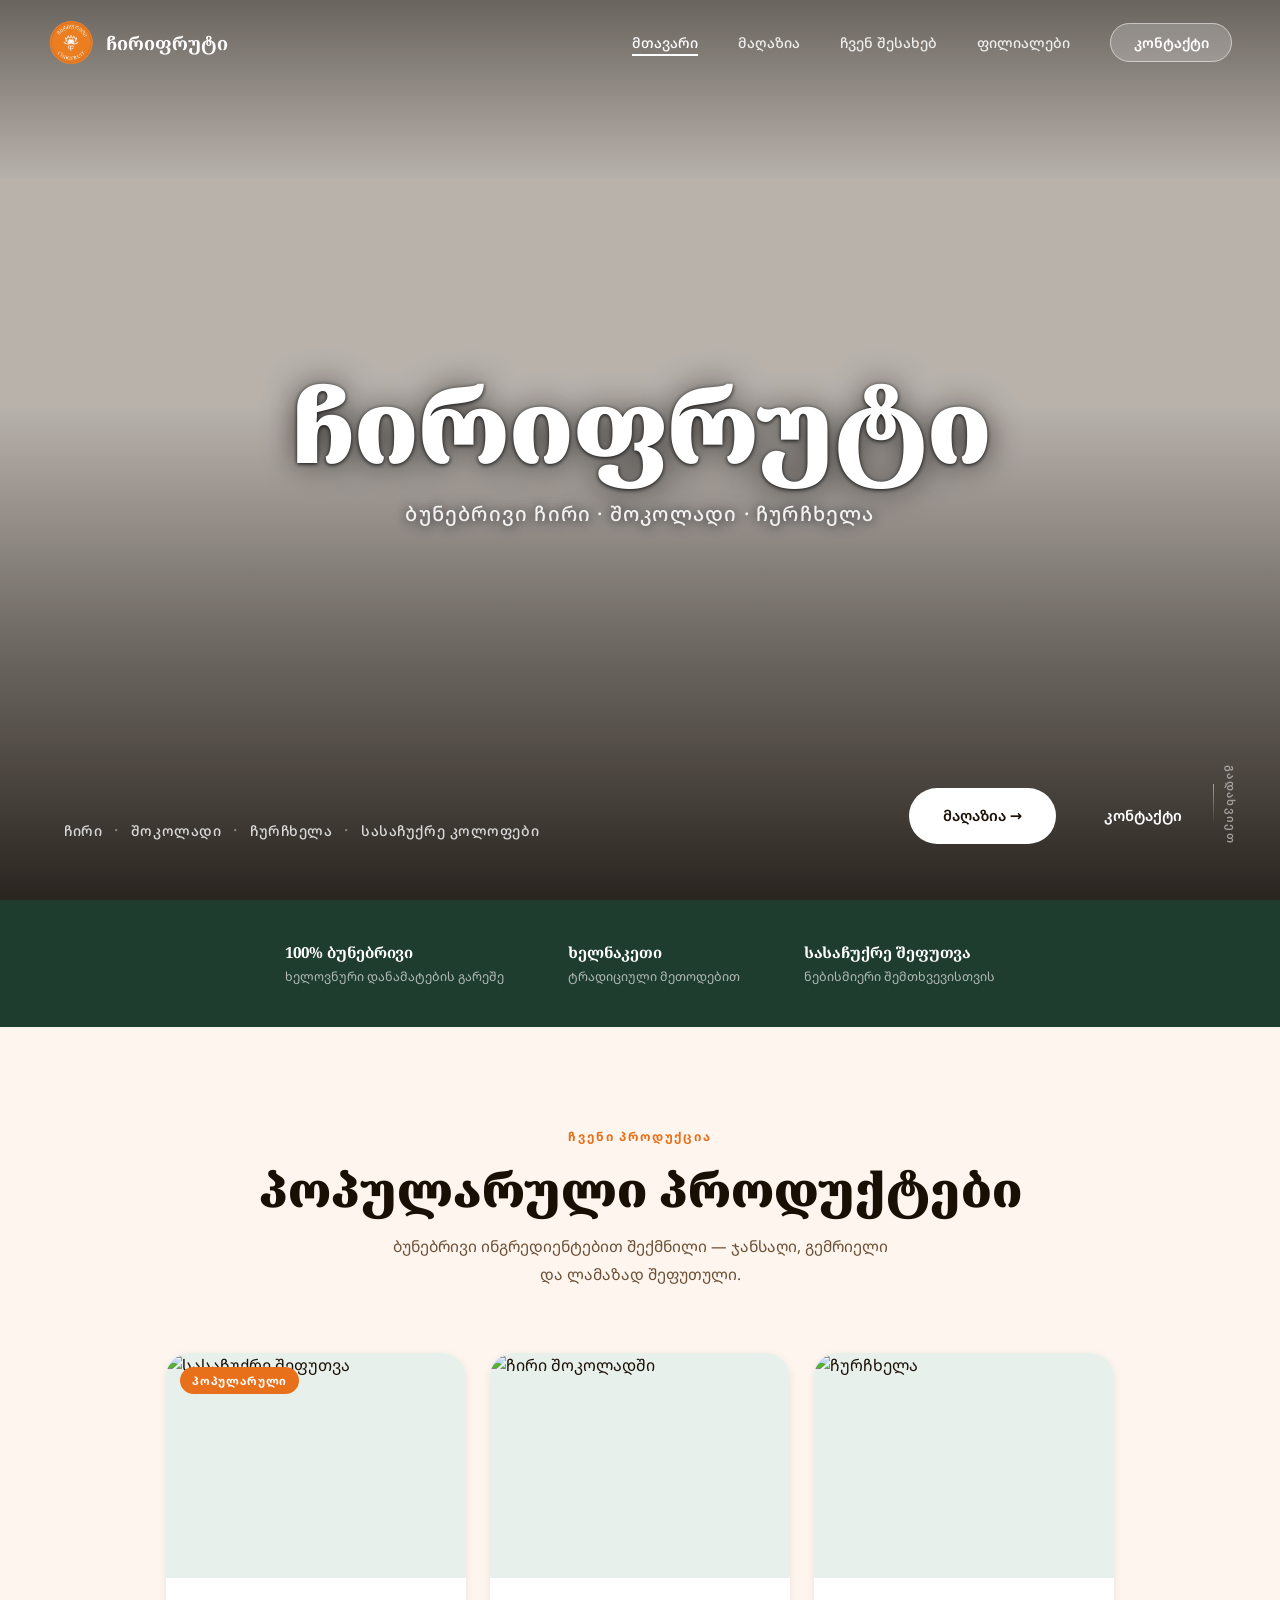
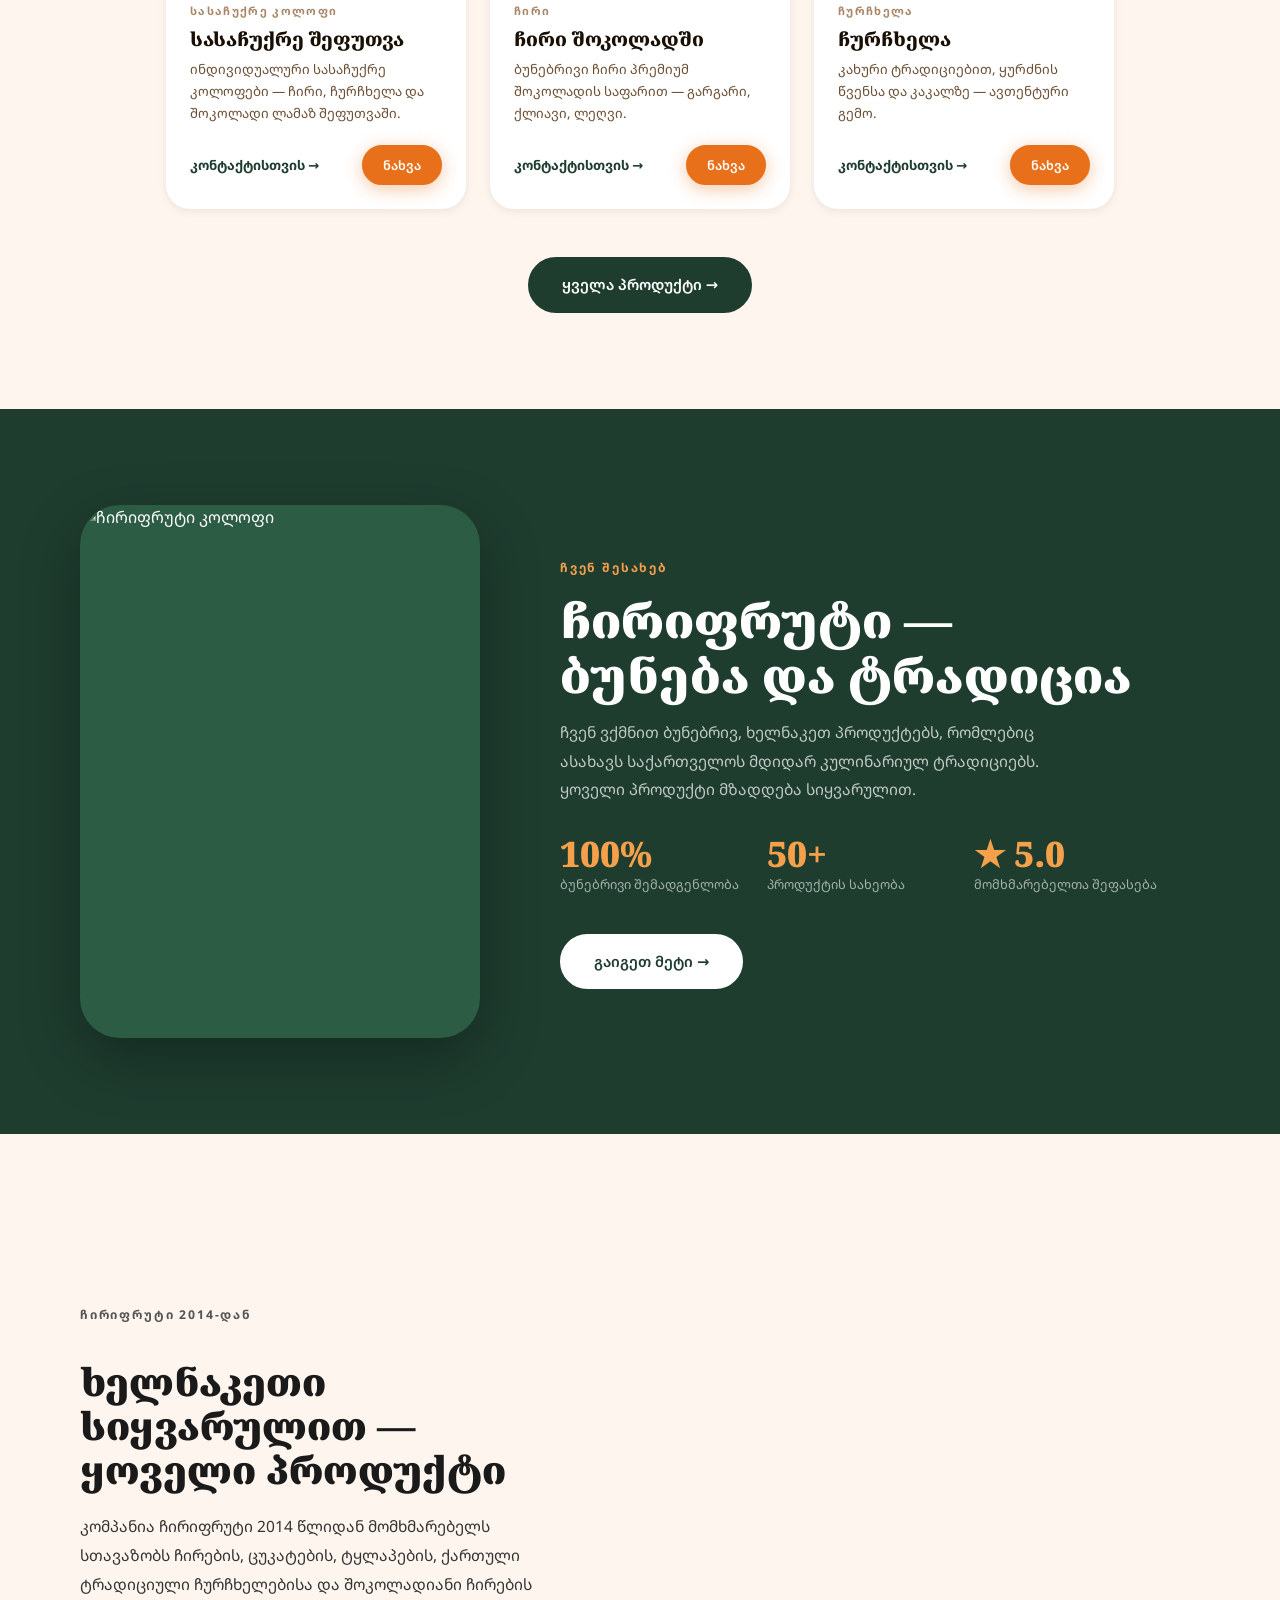
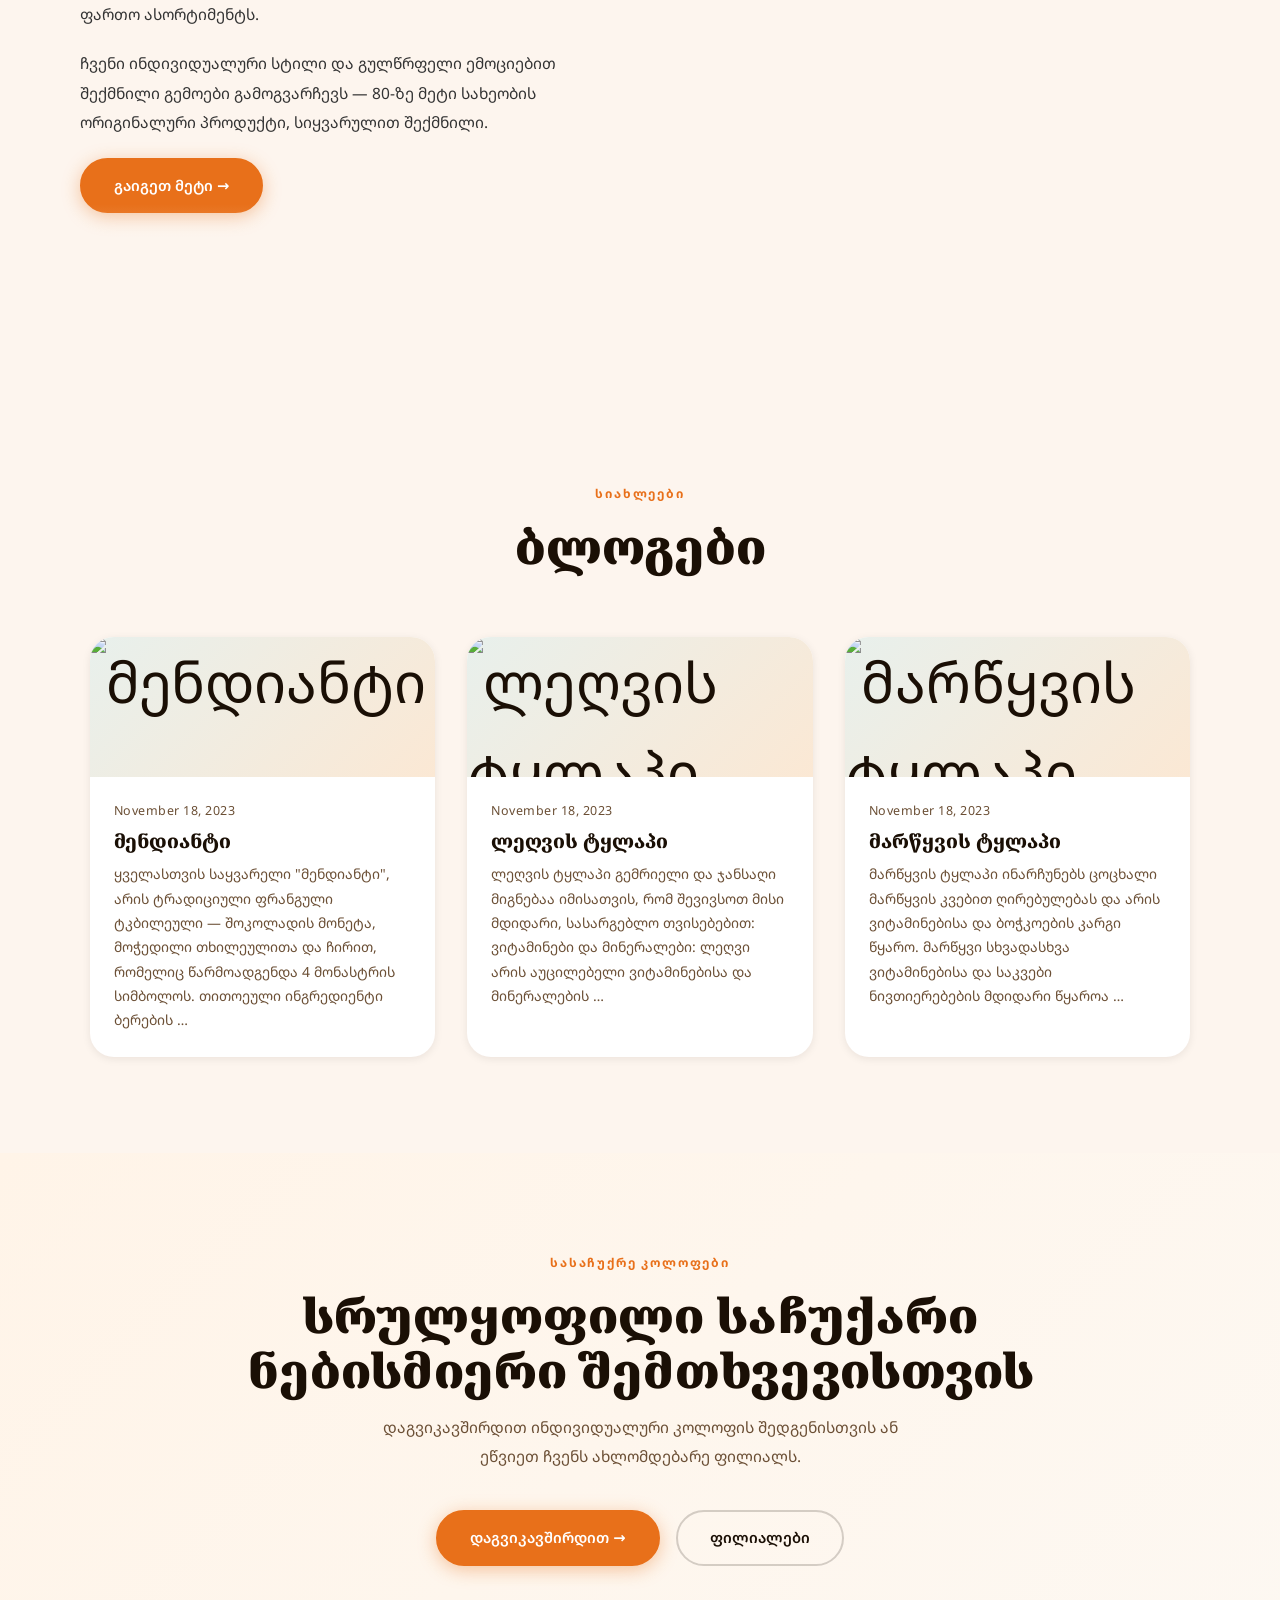
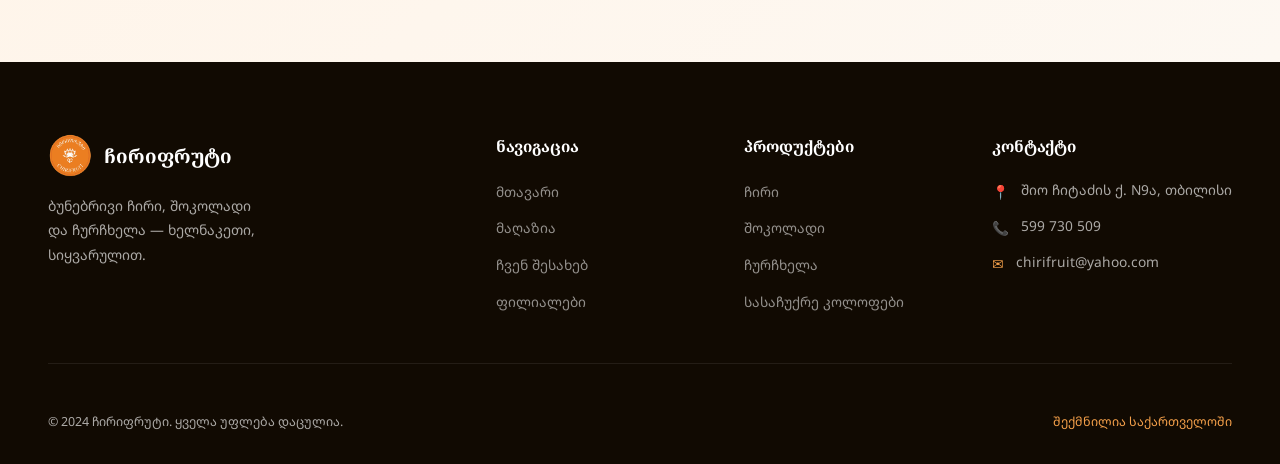
==== index.html @ 2789939b "Initial commit: Chirifruit website" ====
<!DOCTYPE html>
<html lang="ka">
<head>
  <meta charset="UTF-8">
  <meta name="viewport" content="width=device-width, initial-scale=1.0">
  <title>Chirifruit — ჩირიფრუტი | ჩირი, შოკოლადი, ჩურჩხელა</title>
  <meta name="description" content="პრემიუმ ჩირი, შოკოლადი და ჩურჩხელა. ბუნებრივი, ხელნაკეთი, სასაჩუქრე კოლოფები.">
  <link rel="preconnect" href="https://fonts.googleapis.com">
  <link rel="preconnect" href="https://fonts.gstatic.com" crossorigin>
  <link href="https://fonts.googleapis.com/css2?family=Poppins:wght@700;800;900&family=Noto+Serif+Georgian:wght@400;600;700;800;900&family=Noto+Sans+Georgian:wght@300;400;500;600&display=swap" rel="stylesheet">
  <link rel="stylesheet" href="styles.css">
</head>
<body>

  <!-- NAVBAR -->
  <nav class="navbar nav-hero" id="navbar">
    <a href="index.html" class="nav-logo">
      <img src="chirifruit_logo_clean.png" alt="ჩირიფრუტი">
      <span class="nav-logo-text">ჩირიფრუტი</span>
    </a>
    <ul class="nav-links" id="navLinks">
      <li><a href="index.html" class="active">მთავარი</a></li>
      <li><a href="shop.html">მაღაზია</a></li>
      <li><a href="about.html">ჩვენ შესახებ</a></li>
      <li><a href="branch.html">ფილიალები</a></li>
      <li><a href="contact.html" class="nav-cta">კონტაქტი</a></li>
    </ul>
    <div class="nav-hamburger" id="hamburger" onclick="toggleMenu()">
      <span></span><span></span><span></span>
    </div>
  </nav>

  <!-- HERO — FULL-SCREEN FILM -->
  <section class="hero-film" id="heroFilm">
    <video
      class="hero-film-video"
      id="heroVideo"
      src="638a091904236c039dbf45d78655f4f0_1_1776937506_7043.mp4"
      autoplay muted loop playsinline
    ></video>
    <div class="hero-film-overlay"></div>
    <div class="hero-film-fade-top"></div>
    <div class="hero-film-fade-bottom"></div>

    <div class="hero-film-center">
      <div class="hero-film-title">ჩირიფრუტი</div>
      <div class="hero-film-subtitle">ბუნებრივი ჩირი · შოკოლადი · ჩურჩხელა</div>
    </div>

    <div class="hero-film-bottom">
      <div class="hero-film-tags">
        <span>ჩირი</span>
        <span class="hero-sep">·</span>
        <span>შოკოლადი</span>
        <span class="hero-sep">·</span>
        <span>ჩურჩხელა</span>
        <span class="hero-sep">·</span>
        <span>სასაჩუქრე კოლოფები</span>
      </div>
      <div class="hero-film-actions">
        <a href="shop.html" class="btn btn-film-primary">მაღაზია →</a>
        <a href="contact.html" class="btn btn-film-outline">კონტაქტი</a>
      </div>
    </div>

    <div class="hero-film-scroll">
      <span>გადახვიეთ</span>
      <div class="hero-scroll-line"></div>
    </div>
  </section>

  <!-- TRUST STRIP -->
  <div class="trust-strip">
    <div class="trust-item">
      <div>
        <div class="trust-text-title">100% ბუნებრივი</div>
        <div class="trust-text-sub">ხელოვნური დანამატების გარეშე</div>
      </div>
    </div>
    <div class="trust-item">
      <div>
        <div class="trust-text-title">ხელნაკეთი</div>
        <div class="trust-text-sub">ტრადიციული მეთოდებით</div>
      </div>
    </div>
    <div class="trust-item">
      <div>
        <div class="trust-text-title">სასაჩუქრე შეფუთვა</div>
        <div class="trust-text-sub">ნებისმიერი შემთხვევისთვის</div>
      </div>
    </div>
  </div>

  <!-- FEATURED PRODUCTS -->
  <section class="section" style="background: var(--cream);">
    <div class="section-header">
      <span class="section-label">ჩვენი პროდუქცია</span>
      <h2 class="section-title">პოპულარული პროდუქტები</h2>
      <p class="section-desc">ბუნებრივი ინგრედიენტებით შექმნილი — ჯანსაღი, გემრიელი და ლამაზად შეფუთული.</p>
    </div>

    <div class="products-grid">

      <div class="product-card" data-category="gift">
        <div class="product-card-image">
          <img src="563413916_18326458756232526_4026332581232175475_n.jpg" alt="სასაჩუქრე შეფუთვა">
          <span class="product-card-badge">პოპულარული</span>
        </div>
        <div class="product-card-body">
          <div class="product-card-category">სასაჩუქრე კოლოფი</div>
          <h3 class="product-card-name">სასაჩუქრე შეფუთვა</h3>
          <p class="product-card-desc">ინდივიდუალური სასაჩუქრე კოლოფები — ჩირი, ჩურჩხელა და შოკოლადი ლამაზ შეფუთვაში.</p>
          <div class="product-card-footer">
            <span class="product-card-link">კონტაქტისთვის →</span>
            <a href="shop.html" class="btn btn-primary" style="padding:0.5rem 1.2rem; font-size:0.8rem;">ნახვა</a>
          </div>
        </div>
      </div>

      <div class="product-card" data-category="fruits">
        <div class="product-card-image">
          <img src="481238195_950425087202939_6978171533027666179_n.jpg" alt="ჩირი შოკოლადში">
        </div>
        <div class="product-card-body">
          <div class="product-card-category">ჩირი</div>
          <h3 class="product-card-name">ჩირი შოკოლადში</h3>
          <p class="product-card-desc">ბუნებრივი ჩირი პრემიუმ შოკოლადის საფარით — გარგარი, ქლიავი, ლეღვი.</p>
          <div class="product-card-footer">
            <span class="product-card-link">კონტაქტისთვის →</span>
            <a href="shop.html" class="btn btn-primary" style="padding:0.5rem 1.2rem; font-size:0.8rem;">ნახვა</a>
          </div>
        </div>
      </div>

      <div class="product-card" data-category="churchkhela">
        <div class="product-card-image">
          <img src="481454890_953387356906712_3322456929313087791_n.jpg" alt="ჩურჩხელა">
        </div>
        <div class="product-card-body">
          <div class="product-card-category">ჩურჩხელა</div>
          <h3 class="product-card-name">ჩურჩხელა</h3>
          <p class="product-card-desc">კახური ტრადიციებით, ყურძნის წვენსა და კაკალზე — ავთენტური გემო.</p>
          <div class="product-card-footer">
            <span class="product-card-link">კონტაქტისთვის →</span>
            <a href="shop.html" class="btn btn-primary" style="padding:0.5rem 1.2rem; font-size:0.8rem;">ნახვა</a>
          </div>
        </div>
      </div>

    </div>

    <div class="products-cta">
      <a href="shop.html" class="btn btn-green">ყველა პროდუქტი →</a>
    </div>
  </section>

  <!-- ABOUT TEASER -->
  <div class="about-teaser">
    <div class="about-teaser-img">
      <div class="about-teaser-img-frame">
        <img src="Gemini_Generated_Image_ep07jwep07jwep07.png" alt="ჩირიფრუტი კოლოფი">
      </div>
    </div>
    <div class="about-teaser-text">
      <span class="section-label">ჩვენ შესახებ</span>
      <h2 class="section-title" style="color:var(--white); text-align:left; margin-bottom:1rem;">ჩირიფრუტი — <br>ბუნება და ტრადიცია</h2>
      <p class="section-desc" style="text-align:left; color:rgba(255,255,255,0.72); margin:0 0 2rem;">
        ჩვენ ვქმნით ბუნებრივ, ხელნაკეთ პროდუქტებს, რომლებიც
        ასახავს საქართველოს მდიდარ კულინარიულ ტრადიციებს.
        ყოველი პროდუქტი მზადდება სიყვარულით.
      </p>
      <div class="about-stats">
        <div>
          <div class="about-stat-num">100%</div>
          <div class="about-stat-label">ბუნებრივი შემადგენლობა</div>
        </div>
        <div>
          <div class="about-stat-num">50+</div>
          <div class="about-stat-label">პროდუქტის სახეობა</div>
        </div>
        <div>
          <div class="about-stat-num">★ 5.0</div>
          <div class="about-stat-label">მომხმარებელთა შეფასება</div>
        </div>
      </div>
      <a href="about.html" class="btn btn-white">გაიგეთ მეტი →</a>
    </div>
  </div>


  <!-- PARALLAX VIDEO -->
  <div style="background:#FDF5EE;">
    <div class="parallax-section">
      <div style="position:absolute;bottom:0;left:0;right:0;height:180px;background:linear-gradient(to bottom,transparent,#FDF5EE);z-index:3;pointer-events:none;"></div>
      <div class="parallax-video-wrap" id="parallaxWrap">
        <video
          class="parallax-video"
          id="parallaxVideo"
          src="f2697_smooth.mp4"
          muted playsinline preload="auto"
        ></video>
      </div>
      <div class="parallax-text">
        <span class="section-label">ჩირიფრუტი 2014-დან</span>
        <h2>ხელნაკეთი სიყვარულით —<br>ყოველი პროდუქტი</h2>
        <p>კომპანია ჩირიფრუტი 2014 წლიდან მომხმარებელს სთავაზობს ჩირების, ცუკატების, ტყლაპების, ქართული ტრადიციული ჩურჩხელებისა და შოკოლადიანი ჩირების ფართო ასორტიმენტს.</p>
        <p>ჩვენი ინდივიდუალური სტილი და გულწრფელი ემოციებით შექმნილი გემოები გამოგვარჩევს — 80-ზე მეტი სახეობის ორიგინალური პროდუქტი, სიყვარულით შექმნილი.</p>
        <div>
          <a href="about.html" class="btn btn-primary">გაიგეთ მეტი →</a>
        </div>
      </div>
    </div>
  </div>

  <!-- BLOG SECTION -->
  <section class="section" style="background:#FDF5EE;">
    <div class="section-header">
      <span class="section-label">სიახლეები</span>
      <h2 class="section-title">ბლოგები</h2>
    </div>
    <div class="blog-grid">

      <article class="blog-card">
        <div class="blog-card-icon" style="padding:0;">
          <img src="481078750_956508413261273_1724771136119436680_n.jpg" alt="მენდიანტი" style="width:100%;height:100%;object-fit:cover;">
        </div>
        <div class="blog-card-body">
          <div class="blog-card-meta">November 18, 2023</div>
          <h3 class="blog-card-title">მენდიანტი</h3>
          <p class="blog-card-excerpt">ყველასთვის საყვარელი "მენდიანტი", არის ტრადიციული ფრანგული ტკბილეული — შოკოლადის მონეტა, მოჭედილი თხილეულითა და ჩირით, რომელიც წარმოადგენდა 4 მონასტრის სიმბოლოს. თითოეული ინგრედიენტი ბერების …</p>
        </div>
      </article>

      <article class="blog-card">
        <div class="blog-card-icon" style="padding:0;">
          <img src="117305563_4985414918139022_8547324321435898216_n.jpg" alt="ლეღვის ტყლაპი" style="width:100%;height:100%;object-fit:cover;">
        </div>
        <div class="blog-card-body">
          <div class="blog-card-meta">November 18, 2023</div>
          <h3 class="blog-card-title">ლეღვის ტყლაპი</h3>
          <p class="blog-card-excerpt">ლეღვის ტყლაპი გემრიელი და ჯანსაღი მიგნებაა იმისათვის, რომ შევივსოთ მისი მდიდარი, სასარგებლო თვისებებით: ვიტამინები და მინერალები: ლეღვი არის აუცილებელი ვიტამინებისა და მინერალების …</p>
        </div>
      </article>

      <article class="blog-card">
        <div class="blog-card-icon" style="padding:0;">
          <img src="131046620_5599982916682216_5033189081318552949_n.jpg" alt="მარწყვის ტყლაპი" style="width:100%;height:100%;object-fit:cover;">
        </div>
        <div class="blog-card-body">
          <div class="blog-card-meta">November 18, 2023</div>
          <h3 class="blog-card-title">მარწყვის ტყლაპი</h3>
          <p class="blog-card-excerpt">მარწყვის ტყლაპი ინარჩუნებს ცოცხალი მარწყვის კვებით ღირებულებას და არის ვიტამინებისა და ბოჭკოების კარგი წყარო. მარწყვი სხვადასხვა ვიტამინებისა და საკვები ნივთიერებების მდიდარი წყაროა …</p>
        </div>
      </article>

    </div>
  </section>

  <!-- CTA BAND -->
  <section class="cta-band">
    <span class="section-label">სასაჩუქრე კოლოფები</span>
    <h2 class="section-title">სრულყოფილი საჩუქარი<br>ნებისმიერი შემთხვევისთვის</h2>
    <p class="section-desc">
      დაგვიკავშირდით ინდივიდუალური კოლოფის შედგენისთვის
      ან ეწვიეთ ჩვენს ახლომდებარე ფილიალს.
    </p>
    <div class="cta-actions" style="margin-top:2.5rem;">
      <a href="contact.html" class="btn btn-primary">დაგვიკავშირდით →</a>
      <a href="branch.html" class="btn btn-outline">ფილიალები</a>
    </div>
  </section>

  <!-- FOOTER -->
  <footer class="footer">
    <div class="footer-inner">
      <div class="footer-top">
        <div>
          <div class="footer-logo">
            <img src="chirifruit_logo_clean.png" alt="ჩირიფრუტი">
            <span class="footer-logo-text">ჩირიფრუტი</span>
          </div>
          <p class="footer-tagline">ბუნებრივი ჩირი, შოკოლადი და ჩურჩხელა — ხელნაკეთი, სიყვარულით.</p>
        </div>
        <div>
          <div class="footer-col-title">ნავიგაცია</div>
          <ul class="footer-links">
            <li><a href="index.html">მთავარი</a></li>
            <li><a href="shop.html">მაღაზია</a></li>
            <li><a href="about.html">ჩვენ შესახებ</a></li>
            <li><a href="branch.html">ფილიალები</a></li>
          </ul>
        </div>
        <div>
          <div class="footer-col-title">პროდუქტები</div>
          <ul class="footer-links">
            <li><a href="shop.html">ჩირი</a></li>
            <li><a href="shop.html">შოკოლადი</a></li>
            <li><a href="shop.html">ჩურჩხელა</a></li>
            <li><a href="shop.html">სასაჩუქრე კოლოფები</a></li>
          </ul>
        </div>
        <div>
          <div class="footer-col-title">კონტაქტი</div>
          <div class="footer-contact-item">
            <span class="footer-contact-icon">📍</span>
            <span>შიო ჩიტაძის ქ. N9ა, თბილისი</span>
          </div>
          <div class="footer-contact-item">
            <span class="footer-contact-icon">📞</span>
            <span>599 730 509</span>
          </div>
          <div class="footer-contact-item">
            <span class="footer-contact-icon">✉️</span>
            <span>chirifruit@yahoo.com</span>
          </div>
        </div>
      </div>
      <div class="footer-bottom">
        <span>© 2024 ჩირიფრუტი. ყველა უფლება დაცულია.</span>
        <span style="color:var(--orange-light);">შექმნილია საქართველოში</span>
      </div>
    </div>
  </footer>

  <script src="main.js"></script>
  <script>
    (function () {
      const wrap = document.getElementById('parallaxWrap');
      const vid  = document.getElementById('parallaxVideo');
      if (!wrap || !vid) return;

      const START_TIME = 2;

      vid.pause();
      vid.currentTime = START_TIME;

      function getTargetTime() {
        const rect     = wrap.getBoundingClientRect();
        const visible  = window.innerHeight - rect.top;
        const total    = window.innerHeight + rect.height;
        const progress = Math.min(Math.max(visible / total, 0), 1);
        const duration = vid.duration || 0;
        return START_TIME + progress * Math.max(0, duration - START_TIME);
      }

      let ticking = false;
      window.addEventListener('scroll', function () {
        if (!ticking) {
          requestAnimationFrame(function () {
            vid.currentTime = getTargetTime();
            ticking = false;
          });
          ticking = true;
        }
      }, { passive: true });

      vid.addEventListener('loadedmetadata', function () {
        vid.currentTime = Math.max(START_TIME, getTargetTime());
      });
    })();
  </script>
</body>
</html>
---- styles.css ----
@import url('https://fonts.googleapis.com/css2?family=Poppins:wght@700;800;900&display=swap');

:root {
  --orange: #E8701A;
  --orange-light: #F5A04A;
  --orange-pale: #FBE8D4;
  --cream: #FDF5EE;
  --page-bg: #FDF5EE;

  --green: #1E3D2F;
  --green-light: #2D5C44;
  --green-pale: #E8F0EC;
  --text-dark: #1A0F05;
  --text-mid: #6B4F35;
  --text-light: #A8886A;
  --white: #FFFFFF;
  --font-serif: 'Noto Serif Georgian', Georgia, serif;
  --font-sans: 'Noto Sans Georgian', system-ui, sans-serif;
  --radius-sm: 8px;
  --radius-md: 16px;
  --radius-lg: 24px;
  --radius-xl: 40px;
  --radius-round: 9999px;
  --shadow-sm: 0 2px 8px rgba(26,15,5,0.08);
  --shadow-md: 0 8px 32px rgba(26,15,5,0.13);
  --shadow-lg: 0 20px 60px rgba(26,15,5,0.15);
  --shadow-orange: 0 12px 50px rgba(232,112,26,0.25);
  --transition: 0.3s cubic-bezier(0.4,0,0.2,1);
}

*,*::before,*::after { box-sizing: border-box; margin: 0; padding: 0; }
html { scroll-behavior: smooth; }
body { font-family: var(--font-sans); background: #FDF5EE; color: var(--text-dark); line-height: 1.6; overflow-x: hidden; }
img { max-width: 100%; height: auto; display: block; }
a { text-decoration: none; color: inherit; }

/* ── NAVBAR ── */
.navbar {
  position: fixed; top: 0; left: 0; right: 0; z-index: 1000;
  padding: 1.25rem 3rem;
  display: flex; align-items: center; justify-content: space-between;
  transition: var(--transition);
}
.navbar.scrolled {
  background: rgba(253,248,242,0.96);
  backdrop-filter: blur(16px);
  box-shadow: var(--shadow-sm);
  padding: 0.8rem 3rem;
}

/* Hero state — white text on orange video */
.navbar.nav-hero:not(.scrolled) .nav-logo-text { color: var(--white); }
.navbar.nav-hero:not(.scrolled) .nav-links a { color: rgba(255,255,255,0.88); }
.navbar.nav-hero:not(.scrolled) .nav-links a:hover { color: var(--white); }
.navbar.nav-hero:not(.scrolled) .nav-links a::after { background: var(--white); }
.navbar.nav-hero:not(.scrolled) .nav-links a.active { color: var(--white); }
.navbar.nav-hero:not(.scrolled) .nav-cta {
  background: rgba(255,255,255,0.2) !important;
  color: var(--white) !important;
  border: 1.5px solid rgba(255,255,255,0.5);
}
.navbar.nav-hero:not(.scrolled) .nav-cta:hover {
  background: rgba(255,255,255,0.35) !important;
}
.navbar.nav-hero:not(.scrolled) .nav-hamburger span { background: var(--white); }

.nav-logo { display: flex; align-items: center; gap: 0.75rem; }
.nav-logo img { width: 46px; height: 46px; object-fit: contain; }
.nav-logo-text { font-family: var(--font-serif); font-size: 1.15rem; font-weight: 700; transition: color var(--transition); }
.nav-links { display: flex; align-items: center; gap: 2.5rem; list-style: none; }
.nav-links a {
  font-size: 0.88rem; font-weight: 500; color: var(--text-dark);
  transition: color var(--transition); position: relative;
}
.nav-links a::after {
  content: ''; position: absolute; bottom: -4px; left: 0;
  width: 0; height: 2px; background: var(--orange);
  transition: width var(--transition);
}
.nav-links a:hover::after, .nav-links a.active::after { width: 100%; }
.nav-links a:hover, .nav-links a.active { color: var(--orange); }
.nav-cta {
  background: var(--orange) !important; color: var(--white) !important;
  padding: 0.55rem 1.4rem; border-radius: var(--radius-round);
  font-weight: 600 !important; transition: all var(--transition) !important;
}
.nav-cta::after { display: none !important; }
.nav-cta:hover { background: #cf6316 !important; color: var(--white) !important; }
.nav-hamburger { display: none; flex-direction: column; gap: 5px; cursor: pointer; z-index: 1002; }
.nav-hamburger span { display: block; width: 24px; height: 2px; background: var(--text-dark); transition: var(--transition); border-radius: 2px; }
.nav-hamburger.open span:nth-child(1) { transform: rotate(45deg) translate(5px,5px); }
.nav-hamburger.open span:nth-child(2) { opacity: 0; }
.nav-hamburger.open span:nth-child(3) { transform: rotate(-45deg) translate(5px,-5px); }

/* ── HERO FILM (new fullscreen video hero) ── */
.hero-film {
  position: relative;
  width: 100%;
  height: 100vh;
  min-height: 560px;
  overflow: hidden;
  display: flex;
  align-items: flex-end;
}
.hero-film-video {
  position: absolute;
  inset: 0;
  width: 100%;
  height: 115%;
  top: -7.5%;
  object-fit: cover;
  object-position: center;
  will-change: transform;
}
.hero-film-fade-top {
  position: absolute;
  top: 0; left: 0; right: 0;
  height: 180px;
  background: linear-gradient(to bottom, rgba(10,5,0,0.45) 0%, transparent 100%);
  pointer-events: none;
  z-index: 1;
}
.hero-film-fade-bottom {
  position: absolute;
  bottom: 0; left: 0; right: 0;
  height: 55%;
  background: linear-gradient(to top, rgba(10,5,0,0.82) 0%, rgba(10,5,0,0.4) 55%, transparent 100%);
  pointer-events: none;
  z-index: 1;
}
.hero-film-overlay {
  position: absolute;
  inset: 0;
  background: rgba(10,5,0,0.28);
  pointer-events: none;
  z-index: 1;
}
.hero-film-center {
  position: absolute;
  inset: 0;
  z-index: 2;
  display: flex;
  flex-direction: column;
  align-items: center;
  justify-content: center;
  text-align: center;
  padding: 0 2rem;
  pointer-events: none;
}
.hero-film-title {
  font-family: var(--font-serif);
  font-size: clamp(3rem, 8vw, 7rem);
  font-weight: 900;
  color: #fff;
  line-height: 1.05;
  text-shadow: 0 2px 32px rgba(0,0,0,0.7), 0 1px 4px rgba(0,0,0,0.9);
  letter-spacing: -0.01em;
}
.hero-film-subtitle {
  margin-top: 1.25rem;
  font-family: var(--font-sans);
  font-size: clamp(0.9rem, 2vw, 1.25rem);
  font-weight: 500;
  color: rgba(255,255,255,0.9);
  text-shadow: 0 1px 12px rgba(0,0,0,0.8);
  letter-spacing: 0.06em;
}
.hero-film-bottom {
  position: relative;
  z-index: 3;
  width: 100%;
  padding: 0 4rem 3.5rem;
  display: flex;
  align-items: flex-end;
  justify-content: space-between;
  gap: 2rem;
}
.hero-film-tags {
  display: flex;
  align-items: center;
  gap: 0.75rem;
  flex-wrap: wrap;
  color: rgba(255,255,255,0.82);
  font-family: var(--font-sans);
  font-size: 0.88rem;
  font-weight: 500;
  letter-spacing: 0.04em;
}
.hero-sep { color: rgba(255,255,255,0.4); font-size: 1rem; }
.hero-film-actions {
  display: flex;
  gap: 0.875rem;
  flex-shrink: 0;
}
.btn-film-primary {
  display: inline-flex; align-items: center;
  padding: 0.8rem 2rem; border-radius: var(--radius-round);
  background: var(--white); color: var(--text-dark);
  font-family: var(--font-sans); font-size: 0.9rem; font-weight: 700;
  border: 2px solid transparent;
  cursor: pointer; transition: all var(--transition);
  white-space: nowrap;
}
.btn-film-primary:hover { background: var(--orange); color: var(--white); transform: translateY(-2px); box-shadow: 0 8px 24px rgba(232,112,26,0.45); }
.btn-film-outline {
  display: inline-flex; align-items: center;
  padding: 0.8rem 2rem; border-radius: var(--radius-round);
  background: transparent; color: var(--white);
  font-family: var(--font-sans); font-size: 0.9rem; font-weight: 600;
  border: 2px solid rgba(255,255,255,0.45);
  cursor: pointer; transition: all var(--transition);
  white-space: nowrap;
}
.btn-film-outline:hover { background: rgba(255,255,255,0.15); border-color: rgba(255,255,255,0.8); transform: translateY(-2px); }
.hero-film-scroll {
  position: absolute;
  right: 2.5rem; bottom: 3.5rem;
  display: flex; flex-direction: column; align-items: center; gap: 0.5rem;
  z-index: 3;
  color: rgba(255,255,255,0.5);
  font-size: 0.7rem; font-weight: 600; letter-spacing: 0.12em; text-transform: uppercase;
  writing-mode: vertical-rl;
  animation: fadeIn 1.2s 0.8s both;
}
.hero-scroll-line {
  width: 1.5px;
  height: 40px;
  background: linear-gradient(to bottom, rgba(255,255,255,0.5), transparent);
  animation: scrollPulse 2s ease-in-out infinite;
}
@keyframes scrollPulse { 0%,100% { transform: scaleY(1); opacity: 0.5; } 50% { transform: scaleY(1.3); opacity: 1; } }

@keyframes fadeUp { from { opacity:0; transform:translateY(28px); } to { opacity:1; transform:translateY(0); } }
@keyframes fadeIn { from { opacity:0; } to { opacity:1; } }
@keyframes bounce { 0%,100% { transform:translateX(-50%) translateY(0); } 50% { transform:translateX(-50%) translateY(9px); } }

/* ── BUTTONS ── */
.btn {
  display: inline-flex; align-items: center; gap: 0.45rem;
  padding: 0.875rem 2rem; border-radius: var(--radius-round);
  font-family: var(--font-sans); font-size: 0.92rem; font-weight: 600;
  cursor: pointer; transition: all var(--transition);
  border: 2px solid transparent; white-space: nowrap;
}
.btn-primary { background: var(--orange); color: var(--white); border-color: var(--orange); box-shadow: 0 4px 18px rgba(232,112,26,0.38); }
.btn-primary:hover { background: #cf6316; border-color: #cf6316; transform: translateY(-2px); box-shadow: 0 8px 28px rgba(232,112,26,0.45); }
.btn-outline { background: transparent; color: var(--text-dark); border-color: rgba(26,15,5,0.18); }
.btn-outline:hover { border-color: var(--orange); color: var(--orange); transform: translateY(-2px); }
.btn-green { background: var(--green); color: var(--white); border-color: var(--green); }
.btn-green:hover { background: var(--green-light); border-color: var(--green-light); transform: translateY(-2px); }
.btn-white { background: var(--white); color: var(--green); border-color: var(--white); }
.btn-white:hover { background: var(--orange-pale); border-color: var(--orange-pale); transform: translateY(-2px); }

/* ── VIDEO GALLERY ── */
.video-gallery-section { padding-bottom: 5rem; }
.video-gallery-grid {
  display: grid;
  grid-template-columns: repeat(3, 1fr);
  gap: 1.5rem;
  max-width: 1200px;
  margin: 0 auto;
}
.vgallery-card {
  position: relative;
  border-radius: var(--radius-lg);
  overflow: hidden;
  aspect-ratio: 16/10;
  background: #1A0F05;
  cursor: pointer;
  box-shadow: var(--shadow-md);
  transition: transform 0.4s cubic-bezier(0.4,0,0.2,1), box-shadow 0.4s cubic-bezier(0.4,0,0.2,1);
}
.vgallery-card:hover { transform: translateY(-6px) scale(1.01); box-shadow: var(--shadow-lg); }
.vgallery-video {
  position: absolute;
  inset: 0;
  width: 100%;
  height: 100%;
  object-fit: cover;
  transition: opacity 0.3s ease;
}
.vgallery-overlay {
  position: absolute;
  inset: 0;
  background: linear-gradient(to top, rgba(15,8,2,0.65) 0%, rgba(15,8,2,0.1) 50%, transparent 100%);
  display: flex;
  flex-direction: column;
  align-items: center;
  justify-content: center;
  transition: opacity 0.3s ease;
}
.vgallery-card:hover .vgallery-overlay { opacity: 0.4; }
.vgallery-play {
  opacity: 1;
  transition: opacity 0.3s ease, transform 0.3s ease;
}
.vgallery-card:hover .vgallery-play { opacity: 0; transform: scale(0.8); }
.vgallery-label {
  position: absolute;
  bottom: 1.25rem;
  left: 1.25rem;
  font-family: var(--font-serif);
  font-size: 1rem;
  font-weight: 700;
  color: var(--white);
  letter-spacing: 0.01em;
}

/* ── TRUST STRIP ── */
.trust-strip {
  background: var(--green); padding: 2.5rem 4rem;
  display: flex; justify-content: center; gap: 4rem; flex-wrap: wrap;
}
.trust-item { display: flex; align-items: center; gap: 1rem; color: var(--white); }
.trust-icon {
  width: 46px; height: 46px;
  background: rgba(255,255,255,0.1); border-radius: var(--radius-sm);
  display: flex; align-items: center; justify-content: center;
  font-size: 1.35rem; flex-shrink: 0;
}
.trust-text-title { font-family: var(--font-serif); font-size: 0.95rem; font-weight: 700; margin-bottom: 0.15rem; }
.trust-text-sub { font-size: 0.78rem; opacity: 0.65; }

/* ── SECTION BASE ── */
.section { padding: 6rem 2.5rem; }
.section-header { text-align: center; margin-bottom: 4rem; }
.section-label {
  display: inline-block; font-size: 0.76rem; font-weight: 700;
  text-transform: uppercase; letter-spacing: 0.15em;
  color: var(--orange); margin-bottom: 0.9rem;
}
.section-title {
  font-family: var(--font-serif); font-size: clamp(2rem,4vw,3rem);
  font-weight: 900; line-height: 1.15; color: var(--text-dark); margin-bottom: 1rem;
}
.section-desc { font-size: 0.97rem; color: var(--text-mid); max-width: 520px; margin: 0 auto; line-height: 1.85; }

/* ── PRODUCTS ── */
.products-grid {
  display: grid; grid-template-columns: repeat(3, minmax(260px, 300px));
  justify-content: center; gap: 1.5rem; max-width: 1200px; margin: 0 auto;
}
.product-card {
  background: var(--white); border-radius: var(--radius-lg);
  overflow: hidden; box-shadow: var(--shadow-sm);
  transition: all 0.4s cubic-bezier(0.4,0,0.2,1); cursor: pointer;
}
.product-card:hover { transform: translateY(-7px); box-shadow: var(--shadow-md); }
.product-card-image {
  position: relative; aspect-ratio: 4/3;
  background: var(--green-pale); overflow: hidden;
  display: flex; align-items: center; justify-content: center;
}
.product-card-image img { width:100%; height:100%; object-fit:cover; transition: transform 0.5s ease; }
.product-card:hover .product-card-image img { transform: scale(1.06); }
.product-card-badge {
  position: absolute; top: 0.9rem; left: 0.9rem;
  background: var(--orange); color: var(--white);
  font-size: 0.7rem; font-weight: 700; padding: 0.28rem 0.75rem;
  border-radius: var(--radius-round); text-transform: uppercase; letter-spacing: 0.06em;
}
.product-card-body { padding: 1.5rem; }
.product-card-category { font-size: 0.7rem; font-weight: 700; text-transform: uppercase; letter-spacing: 0.12em; color: var(--text-light); margin-bottom: 0.45rem; }
.product-card-name { font-family: var(--font-serif); font-size: 1.2rem; font-weight: 800; color: var(--text-dark); margin-bottom: 0.5rem; line-height: 1.25; }
.product-card-desc { font-size: 0.83rem; color: var(--text-mid); line-height: 1.65; margin-bottom: 1.25rem; }
.product-card-footer { display: flex; align-items: center; justify-content: space-between; }
.product-card-link { font-size: 0.83rem; font-weight: 700; color: var(--green); transition: color var(--transition); }
.product-card-link:hover { color: var(--orange); }
.products-cta { text-align: center; margin-top: 3rem; }

/* ── ABOUT TEASER (homepage) ── */
.about-teaser {
  background: var(--green); color: var(--white);
  display: flex; align-items: center; gap: 5rem;
  padding: 6rem 5rem;
}
.about-teaser-img { flex: 0 0 400px; }
.about-teaser-img-frame {
  border-radius: var(--radius-xl); overflow: hidden;
  aspect-ratio: 3/4; background: var(--green-light);
  display: flex; align-items: center; justify-content: center;
  box-shadow: 0 20px 60px rgba(0,0,0,0.3);
}
.about-teaser-img-frame img { width:100%; height:100%; object-fit:cover; }
.about-teaser-text .section-label { color: var(--orange-light); }
.about-teaser-text .section-title { color: var(--white); text-align: left; }
.about-teaser-text .section-desc { color: rgba(255,255,255,0.72); text-align: left; margin: 0 0 2rem; }
.about-stats { display: grid; grid-template-columns: repeat(3,1fr); gap: 1.5rem; margin-bottom: 2.5rem; }
.about-stat-num { font-family: var(--font-serif); font-size: 2.2rem; font-weight: 900; color: var(--orange-light); line-height: 1; }
.about-stat-label { font-size: 0.8rem; color: rgba(255,255,255,0.6); margin-top: 0.3rem; line-height: 1.4; }

/* ── PARALLAX VIDEO ── */
.parallax-section {
  position: relative;
  overflow: hidden;
  min-height: 850px;
  display: flex;
  align-items: center;
  background: #FDF5EE;
}
.parallax-video-wrap {
  position: absolute;
  inset: 0;
  width: 100%;
  height: 100%;
  overflow: hidden;
  background: #FDF5EE;
  image-rendering: high-quality;
}
.parallax-video {
  position: absolute;
  top: 0;
  left: 0;
  width: 100%;
  height: 100%;
  object-fit: cover;
  image-rendering: high-quality;
  object-position: center;
}
.parallax-text { position: relative; z-index: 2; display: flex; flex-direction: column; gap: 1.25rem; max-width: 480px; margin-left: 5rem; padding: 3rem 0; }
.parallax-text h2 { font-family: var(--font-serif); font-size: clamp(1.8rem,3vw,2.6rem); font-weight: 900; color: #1a1a1a; line-height: 1.15; }
.parallax-text p { color: #333; font-size: 0.97rem; line-height: 1.9; }
.parallax-text .section-label { color: #555; }

/* ── WOLT SHOP ── */
.wolt-banner { background: linear-gradient(135deg, #009de0 0%, #006fa6 100%); padding: 3rem 2rem; }
.wolt-banner-inner { max-width: 1100px; margin: 0 auto; display: flex; align-items: center; justify-content: space-between; gap: 2rem; flex-wrap: wrap; }
.wolt-banner-label { font-size: 0.8rem; font-weight: 700; letter-spacing: 0.12em; text-transform: uppercase; color: rgba(255,255,255,0.7); margin-bottom: 0.4rem; }
.wolt-banner-title { font-family: var(--font-serif); font-size: 2rem; font-weight: 900; color: #fff; line-height: 1.1; margin-bottom: 0.5rem; }
.wolt-banner-sub { font-size: 0.9rem; color: rgba(255,255,255,0.8); }
.wolt-banner-btn { display: inline-flex; align-items: center; padding: 0.9rem 2.2rem; background: #fff; color: #009de0; font-family: var(--font-sans); font-size: 1rem; font-weight: 800; border-radius: var(--radius-round); white-space: nowrap; transition: transform var(--transition), box-shadow var(--transition); }
.wolt-banner-btn:hover { transform: translateY(-2px); box-shadow: 0 8px 24px rgba(0,0,0,0.2); }
.wolt-product-card { text-decoration: none; color: inherit; display: flex; flex-direction: column; cursor: pointer; }
.wolt-product-card:hover { transform: translateY(-6px); box-shadow: var(--shadow-md); }
.wolt-price { font-family: var(--font-serif); font-size: 1.3rem; font-weight: 900; color: var(--green); }
.wolt-order-btn { font-size: 0.82rem; font-weight: 700; color: #009de0; margin-left: auto; }
.wolt-categories { text-align: center; margin-top: 3.5rem; padding: 2.5rem; background: var(--white); border-radius: var(--radius-xl); max-width: 700px; margin-left: auto; margin-right: auto; box-shadow: var(--shadow-sm); }
.wolt-categories-title { font-family: var(--font-serif); font-size: 1.2rem; font-weight: 800; margin-bottom: 1rem; }
.wolt-categories-list { display: flex; flex-wrap: wrap; gap: 0.5rem; justify-content: center; align-items: center; color: var(--text-mid); font-size: 0.88rem; }

/* ── BLOG ── */
.blog-grid { display: grid; grid-template-columns: repeat(auto-fill, minmax(280px,1fr)); gap: 2rem; max-width: 1100px; margin: 0 auto; }
.blog-card { background: var(--white); border-radius: var(--radius-lg); overflow: hidden; box-shadow: var(--shadow-sm); transition: transform var(--transition), box-shadow var(--transition); display: flex; flex-direction: column; }
.blog-card:hover { transform: translateY(-5px); box-shadow: var(--shadow-md); }
.blog-card-icon { height: 140px; background: linear-gradient(135deg, var(--green-pale), var(--orange-pale)); display: flex; align-items: center; justify-content: center; font-size: 3.5rem; }
.blog-card-body { padding: 1.5rem; display: flex; flex-direction: column; gap: 0.5rem; flex: 1; }
.blog-card-meta { font-size: 0.78rem; color: var(--text-mid); letter-spacing: 0.04em; }
.blog-card-title { font-family: var(--font-serif); font-size: 1.2rem; font-weight: 800; color: var(--text-dark); line-height: 1.3; }
.blog-card-excerpt { font-size: 0.87rem; color: var(--text-mid); line-height: 1.75; }

/* ── ABOUT LONG FORM ── */
.about-long-wrap { max-width: 820px; margin: 0 auto; }
.about-block { margin-bottom: 4rem; }
.about-block-alt { background: rgba(255,255,255,0.55); border-radius: var(--radius-lg); padding: 2.5rem; }
.about-block-title { font-family: var(--font-serif); font-size: 1.9rem; font-weight: 800; color: var(--text-dark); margin: 0.4rem 0 1.25rem; line-height: 1.2; }
.about-block p { color: var(--text-mid); font-size: 0.97rem; line-height: 1.9; margin-bottom: 1rem; }
.about-quote { border-left: 4px solid var(--orange); margin: 2rem 0 0; padding: 1rem 1.5rem; background: rgba(232,120,32,0.06); border-radius: 0 var(--radius) var(--radius) 0; }
.about-quote p { color: var(--text-dark); font-style: italic; font-size: 1rem; margin: 0 0 0.5rem; }
.about-quote cite { font-size: 0.82rem; color: var(--orange); font-style: normal; font-weight: 600; }
.about-team-grid { display: grid; grid-template-columns: repeat(3,1fr); gap: 1.5rem; margin-top: 1.5rem; }
.about-team-card { background: var(--white); border-radius: var(--radius-lg); padding: 2rem 1.5rem; text-align: center; box-shadow: var(--shadow-sm); }
.about-team-avatar { width: 64px; height: 64px; border-radius: 50%; background: linear-gradient(135deg, var(--green-light), var(--orange-pale)); display: flex; align-items: center; justify-content: center; font-family: var(--font-serif); font-size: 1.6rem; font-weight: 900; color: var(--green); margin: 0 auto 1rem; }
.about-team-name { font-family: var(--font-serif); font-size: 1.05rem; font-weight: 800; color: var(--text-dark); margin-bottom: 0.4rem; }
.about-team-role { font-size: 0.8rem; color: var(--text-mid); line-height: 1.6; }

/* ── CTA BAND ── */
.cta-band {
  text-align: center;
  background: linear-gradient(135deg, #fff4e8, #fdf8f2);
  padding: 6rem 2.5rem;
}
.cta-band .section-title { margin-bottom: 1rem; }
.cta-band .section-desc { margin-bottom: 2.5rem; }
.cta-actions { display: flex; gap: 1rem; justify-content: center; flex-wrap: wrap; }

/* ── FOOTER ── */
.footer { background: #110A02; color: rgba(255,255,255,0.65); padding: 4.5rem 3rem 2rem; }
.footer-inner { max-width: 1200px; margin: 0 auto; }
.footer-top {
  display: grid; grid-template-columns: 2fr 1fr 1fr 1.2fr;
  gap: 3rem; margin-bottom: 3rem; padding-bottom: 3rem;
  border-bottom: 1px solid rgba(255,255,255,0.08);
}
.footer-logo { display: flex; align-items: center; gap: 0.75rem; margin-bottom: 1rem; }
.footer-logo img { width: 44px; height: 44px; object-fit: contain; }
.footer-logo-text { font-family: var(--font-serif); font-size: 1.2rem; font-weight: 700; color: var(--white); }
.footer-tagline { font-size: 0.87rem; line-height: 1.75; max-width: 220px; }
.footer-col-title { font-family: var(--font-serif); font-size: 0.97rem; font-weight: 700; color: var(--white); margin-bottom: 1.25rem; }
.footer-links { list-style: none; display: flex; flex-direction: column; gap: 0.7rem; }
.footer-links a { font-size: 0.86rem; color: rgba(255,255,255,0.55); transition: color var(--transition); }
.footer-links a:hover { color: var(--orange-light); }
.footer-contact-item { display: flex; gap: 0.75rem; font-size: 0.86rem; margin-bottom: 0.75rem; align-items: flex-start; }
.footer-contact-icon { color: var(--orange-light); flex-shrink: 0; margin-top: 2px; }
.footer-bottom { display: flex; align-items: center; justify-content: space-between; font-size: 0.78rem; }

/* ── PAGE HEADER (inner pages) ── */
.page-header {
  padding: 9rem 2.5rem 4.5rem; text-align: center;
  background: linear-gradient(160deg, #fff4e8 0%, var(--cream) 100%);
  position: relative; overflow: hidden;
}
.page-header::before {
  content: ''; position: absolute; top: -100px; right: -100px;
  width: 400px; height: 400px;
  background: radial-gradient(circle, rgba(232,112,26,0.1) 0%, transparent 70%);
  border-radius: 50%;
}
.page-header .section-title { font-size: clamp(2.5rem,5vw,4rem); }
.page-header .section-desc { margin-top: 1rem; }

/* ── SHOP FILTERS ── */
.shop-filters { display: flex; gap: 0.75rem; justify-content: center; flex-wrap: wrap; margin-bottom: 3rem; }
.filter-btn {
  padding: 0.5rem 1.5rem; border-radius: var(--radius-round);
  border: 2px solid rgba(26,15,5,0.12); background: transparent;
  font-family: var(--font-sans); font-size: 0.85rem; font-weight: 600;
  cursor: pointer; transition: all var(--transition); color: var(--text-mid);
}
.filter-btn.active, .filter-btn:hover { background: var(--orange); border-color: var(--orange); color: var(--white); }

/* ── CONTACT ── */
.contact-wrap { display: grid; grid-template-columns: 1fr 1fr; gap: 4rem; max-width: 1060px; margin: 0 auto; }
.contact-form { display: flex; flex-direction: column; gap: 1.2rem; }
.form-group { display: flex; flex-direction: column; gap: 0.45rem; }
.form-label { font-size: 0.86rem; font-weight: 600; color: var(--text-dark); }
.form-input, .form-textarea {
  padding: 0.85rem 1.2rem; border-radius: var(--radius-md);
  border: 2px solid rgba(26,15,5,0.1); background: var(--white);
  font-family: var(--font-sans); font-size: 0.9rem;
  color: var(--text-dark); transition: border-color var(--transition); outline: none;
}
.form-input:focus, .form-textarea:focus { border-color: var(--orange); }
.form-textarea { min-height: 140px; resize: vertical; }
.contact-info-card { background: var(--green); border-radius: var(--radius-xl); padding: 3rem; color: var(--white); }
.contact-info-title { font-family: var(--font-serif); font-size: 1.8rem; font-weight: 800; margin-bottom: 0.75rem; }
.contact-info-desc { opacity: 0.68; margin-bottom: 2.5rem; font-size: 0.93rem; line-height: 1.75; }
.contact-info-items { display: flex; flex-direction: column; gap: 1.25rem; }
.contact-info-item { display: flex; align-items: flex-start; gap: 1rem; }
.contact-info-icon { width: 40px; height: 40px; background: rgba(255,255,255,0.1); border-radius: var(--radius-sm); display: flex; align-items: center; justify-content: center; font-size: 1.1rem; flex-shrink: 0; }
.contact-info-item-title { font-weight: 700; font-size: 0.88rem; margin-bottom: 0.2rem; }
.contact-info-item-value { font-size: 0.86rem; opacity: 0.65; line-height: 1.5; }

/* ── ABOUT PAGE ── */
.about-story { display: grid; grid-template-columns: 1fr 1fr; gap: 5rem; align-items: center; max-width: 1100px; margin: 0 auto; }
.story-text .section-title { text-align: left; }
.story-text p { font-size: 0.95rem; line-height: 1.9; color: var(--text-mid); margin-bottom: 1.25rem; }
.story-img { border-radius: var(--radius-xl); overflow: hidden; aspect-ratio: 4/5; }
.story-img img { width:100%; height:100%; object-fit:cover; }
.values-grid { display: grid; grid-template-columns: repeat(auto-fill,minmax(240px,1fr)); gap: 1.75rem; max-width: 1100px; margin: 0 auto; }
.value-card { background: var(--white); padding: 2.5rem; border-radius: var(--radius-lg); box-shadow: var(--shadow-sm); transition: all var(--transition); }
.value-card:hover { transform: translateY(-5px); box-shadow: var(--shadow-md); }
.value-icon { font-size: 2.2rem; margin-bottom: 1.25rem; }
.value-title { font-family: var(--font-serif); font-size: 1.2rem; font-weight: 800; margin-bottom: 0.7rem; }
.value-desc { font-size: 0.86rem; line-height: 1.75; color: var(--text-mid); }

/* ── BRANCH ── */
.branch-grid { display: grid; grid-template-columns: repeat(auto-fill,minmax(300px,1fr)); gap: 2rem; max-width: 1100px; margin: 0 auto; }
.branch-card { background: var(--white); border-radius: var(--radius-lg); overflow: hidden; box-shadow: var(--shadow-sm); transition: all var(--transition); }
.branch-card:hover { transform: translateY(-5px); box-shadow: var(--shadow-md); }
.branch-card-map { height: 190px; background: linear-gradient(135deg,var(--green-pale),var(--orange-pale)); display:flex; align-items:center; justify-content:center; font-size:3.5rem; }
.branch-card-body { padding: 1.75rem; }
.branch-card-name { font-family: var(--font-serif); font-size: 1.3rem; font-weight: 800; margin-bottom: 0.75rem; }
.branch-card-info { display: flex; flex-direction: column; gap: 0.5rem; margin-bottom: 1.5rem; }
.branch-info-item { display: flex; align-items: center; gap: 0.5rem; font-size: 0.86rem; color: var(--text-mid); }
.branch-city-label { font-family: var(--font-serif); font-size: 1.5rem; font-weight: 800; margin-bottom: 1.5rem; max-width: 1100px; margin-left: auto; margin-right: auto; }
.branch-coming { text-align: center; padding: 5rem 2rem; background: var(--green-pale); border-radius: var(--radius-xl); max-width: 500px; margin: 0 auto; }
.branch-coming-icon { font-size: 3rem; margin-bottom: 1rem; }
.branch-coming h3 { font-family: var(--font-serif); font-size: 1.75rem; font-weight: 800; margin-bottom: 0.75rem; }
.branch-coming p { color: var(--text-mid); font-size: 0.95rem; line-height: 1.8; }

/* ── RESPONSIVE ── */
/* ── RESPONSIVE ── */

/* Tablet landscape & small desktop */
@media (max-width: 1024px) {
  .about-teaser { flex-direction: column; padding: 4rem 2.5rem; gap: 3rem; }
  .about-teaser-img { flex: none; width: 100%; max-width: 380px; margin: 0 auto; }
  .footer-top { grid-template-columns: 1fr 1fr; }
  .contact-wrap { grid-template-columns: 1fr; }
  .about-story { grid-template-columns: 1fr; }
  .video-gallery-grid { grid-template-columns: 1fr 1fr; }
  .video-gallery-grid .vgallery-card:last-child { grid-column: 1 / -1; }
  .products-grid { grid-template-columns: repeat(3, minmax(200px, 1fr)); }
  .parallax-text { margin-left: 3rem; }
}

/* Tablet portrait */
@media (max-width: 768px) {
  /* Navbar */
  .navbar { padding: 1rem 1.5rem; }
  .navbar.scrolled { padding: 0.75rem 1.5rem; }
  .nav-links {
    display: none; position: fixed; inset: 0;
    background: var(--cream); flex-direction: column;
    align-items: center; justify-content: center;
    gap: 2rem; z-index: 1001;
  }
  .nav-links.open { display: flex; }
  .nav-links a { font-size: 1.2rem; color: var(--text-dark) !important; }
  .nav-hamburger { display: flex; }

  /* Hero */
  .hero-film-bottom { flex-direction: column; align-items: flex-start; padding: 0 1.5rem 2.5rem; gap: 1.25rem; }
  .hero-film-tags { font-size: 0.78rem; }
  .hero-film-scroll { display: none; }

  /* Trust strip */
  .trust-strip { padding: 2rem 1.5rem; gap: 1.5rem; flex-direction: column; align-items: center; text-align: center; }

  /* Products */
  .products-grid { grid-template-columns: repeat(2, 1fr); gap: 1rem; padding: 0 1rem; }

  /* Sections */
  .section { padding: 4rem 1.25rem; }
  .section-header { margin-bottom: 2.5rem; }

  /* About teaser */
  .about-teaser { flex-direction: column; padding: 3.5rem 1.5rem; gap: 2.5rem; }
  .about-teaser-img { flex: none; width: 100%; max-width: 320px; margin: 0 auto; }
  .about-stats { grid-template-columns: repeat(3,1fr); gap: 1rem; }
  .about-stat-num { font-size: 1.6rem; }

  /* Parallax */
  .parallax-section { min-height: 480px; }
  .parallax-text { margin-left: 1.25rem; margin-right: 1.25rem; padding: 2rem 1.25rem; max-width: 90%; }

  /* Blog */
  .blog-grid { grid-template-columns: 1fr; max-width: 480px; }

  /* Video gallery */
  .video-gallery-grid { grid-template-columns: 1fr; }
  .video-gallery-grid .vgallery-card:last-child { grid-column: auto; }

  /* CTA */
  .cta-band { padding: 4rem 1.5rem; }
  .cta-actions { flex-direction: column; align-items: center; gap: 1rem; }

  /* Footer */
  .footer { padding: 3.5rem 1.5rem 2rem; }
  .footer-top { grid-template-columns: 1fr; gap: 2rem; }
  .footer-bottom { flex-direction: column; gap: 0.5rem; text-align: center; }

  /* Page header */
  .page-header { padding: 7rem 1.5rem 3.5rem; }
}

/* Mobile */
@media (max-width: 480px) {
  /* Hero */
  .hero-film { min-height: 100svh; }
  .hero-film-title { font-size: clamp(2.2rem, 11vw, 3.5rem); }
  .hero-film-subtitle { font-size: 0.82rem; }
  .hero-film-actions { flex-direction: column; width: 100%; }
  .btn-film-primary, .btn-film-outline { width: 100%; justify-content: center; padding: 0.85rem 1.25rem; }

  /* Trust */
  .trust-strip { gap: 1.25rem; padding: 1.75rem 1.25rem; }

  /* Products: single column */
  .products-grid { grid-template-columns: 1fr; max-width: 380px; margin: 0 auto; padding: 0 1.25rem; }

  /* About stats */
  .about-stats { grid-template-columns: 1fr; gap: 1rem; }

  /* Parallax */
  .parallax-section { min-height: 420px; }
  .parallax-text { margin-left: 1rem; margin-right: 1rem; padding: 1.5rem 1rem; }
  .parallax-text h2 { font-size: 1.4rem; }

  /* Blog */
  .blog-grid { padding: 0 1rem; }

  /* Buttons */
  .btn { padding: 0.75rem 1.5rem; font-size: 0.85rem; }

  /* Section */
  .section { padding: 3rem 1.25rem; }
  .section-title { font-size: clamp(1.6rem, 7vw, 2.2rem); }
}
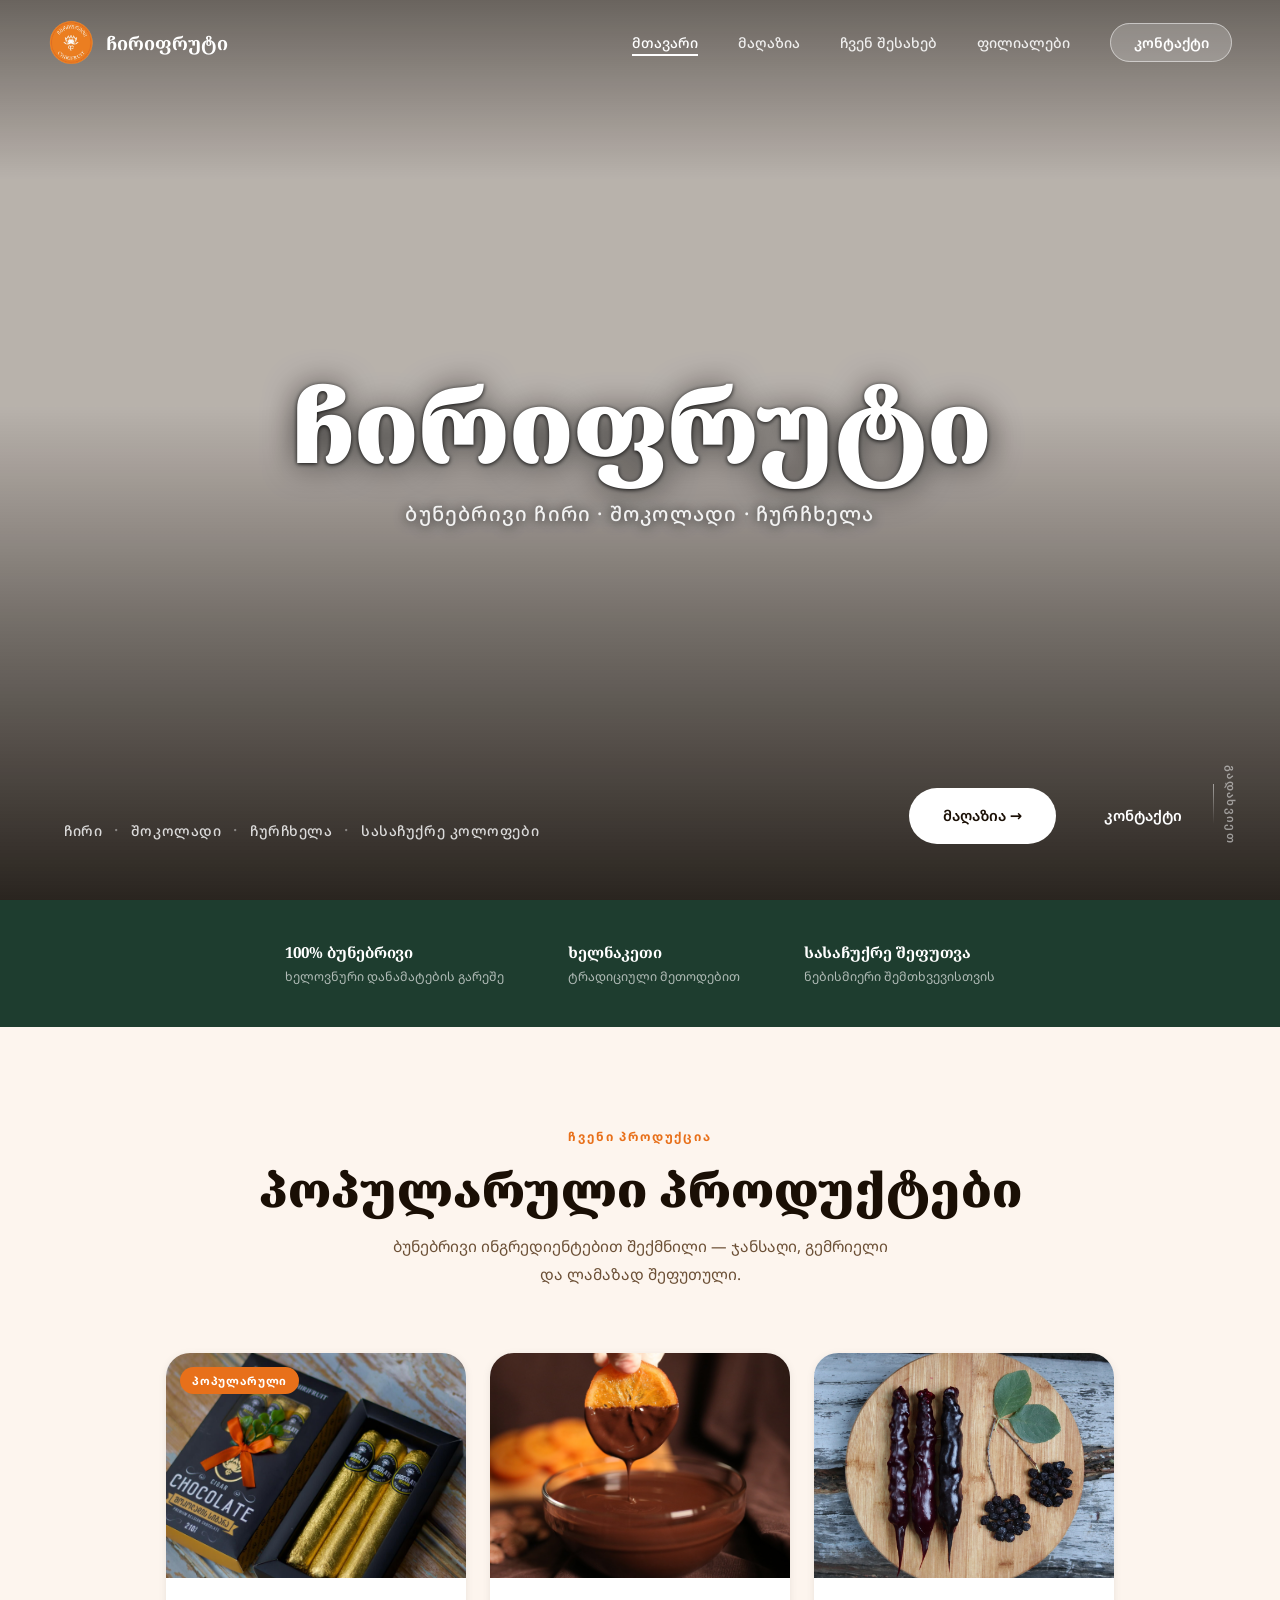
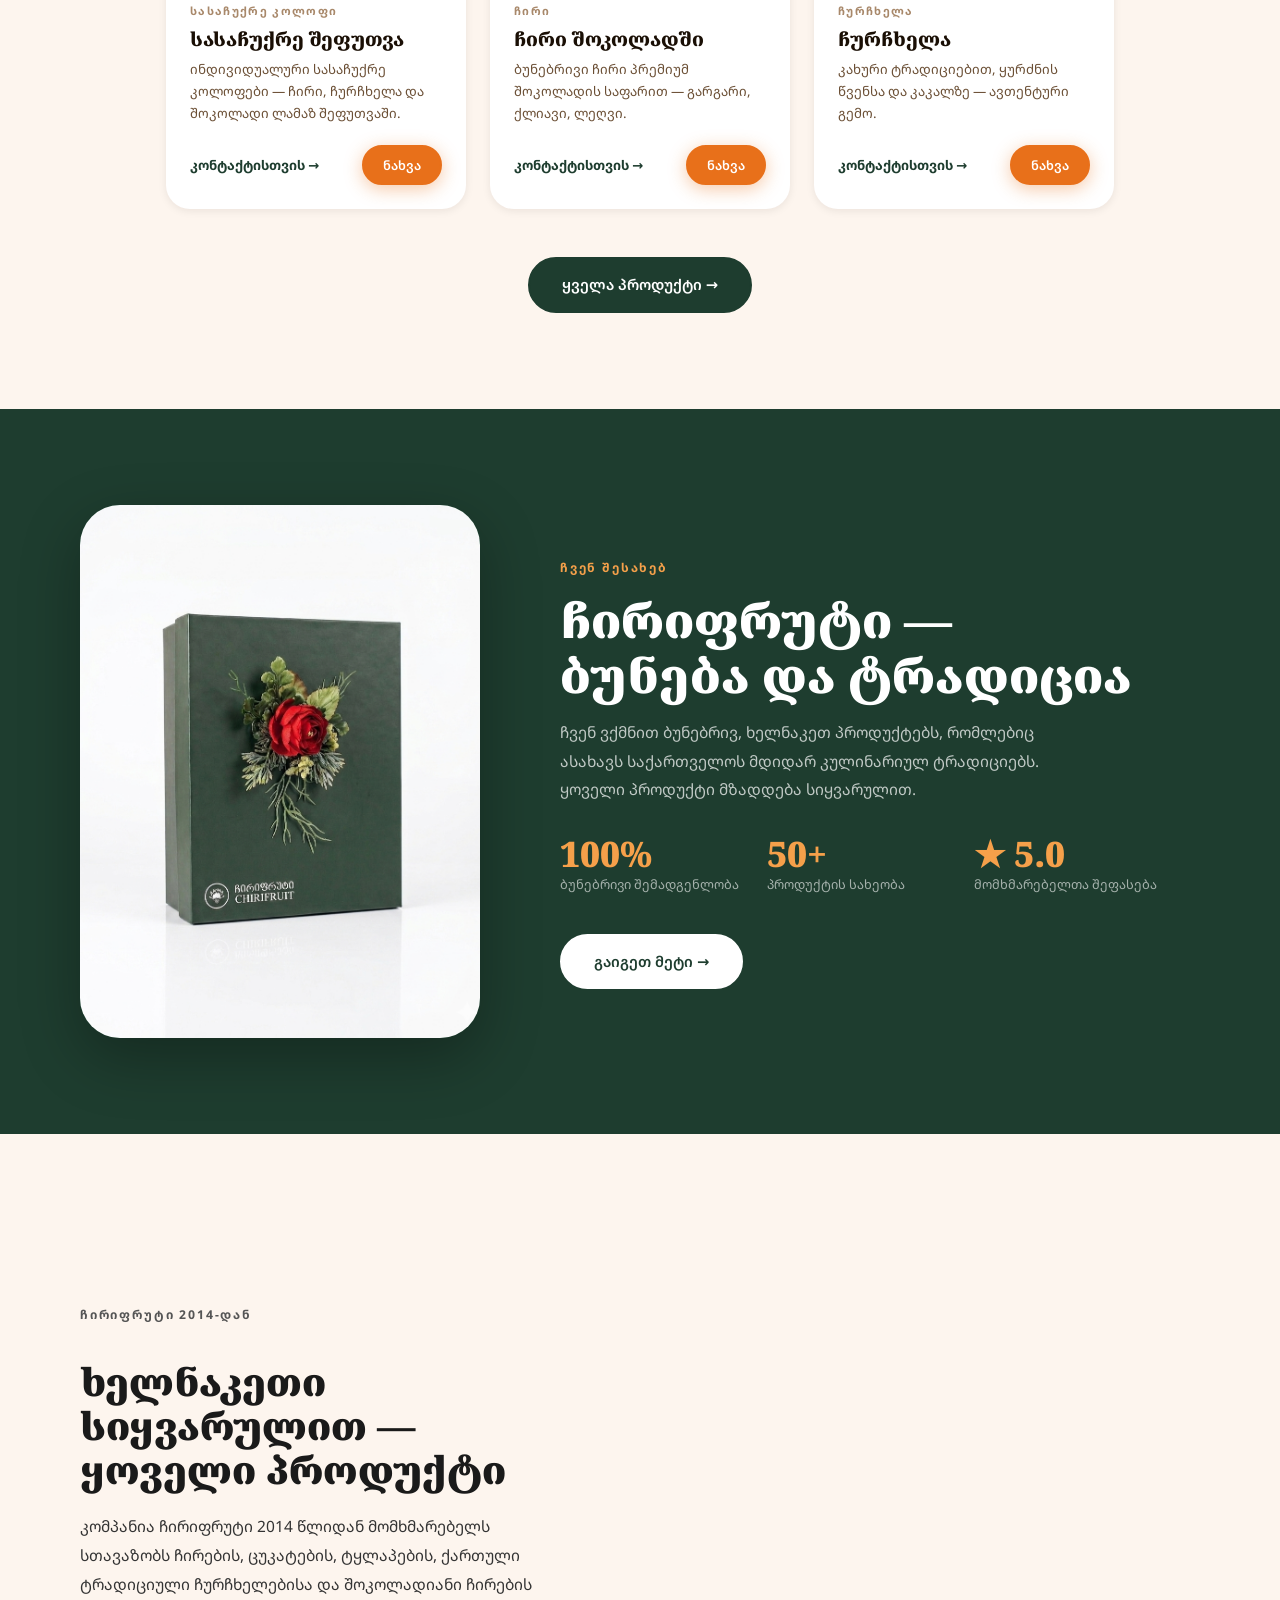
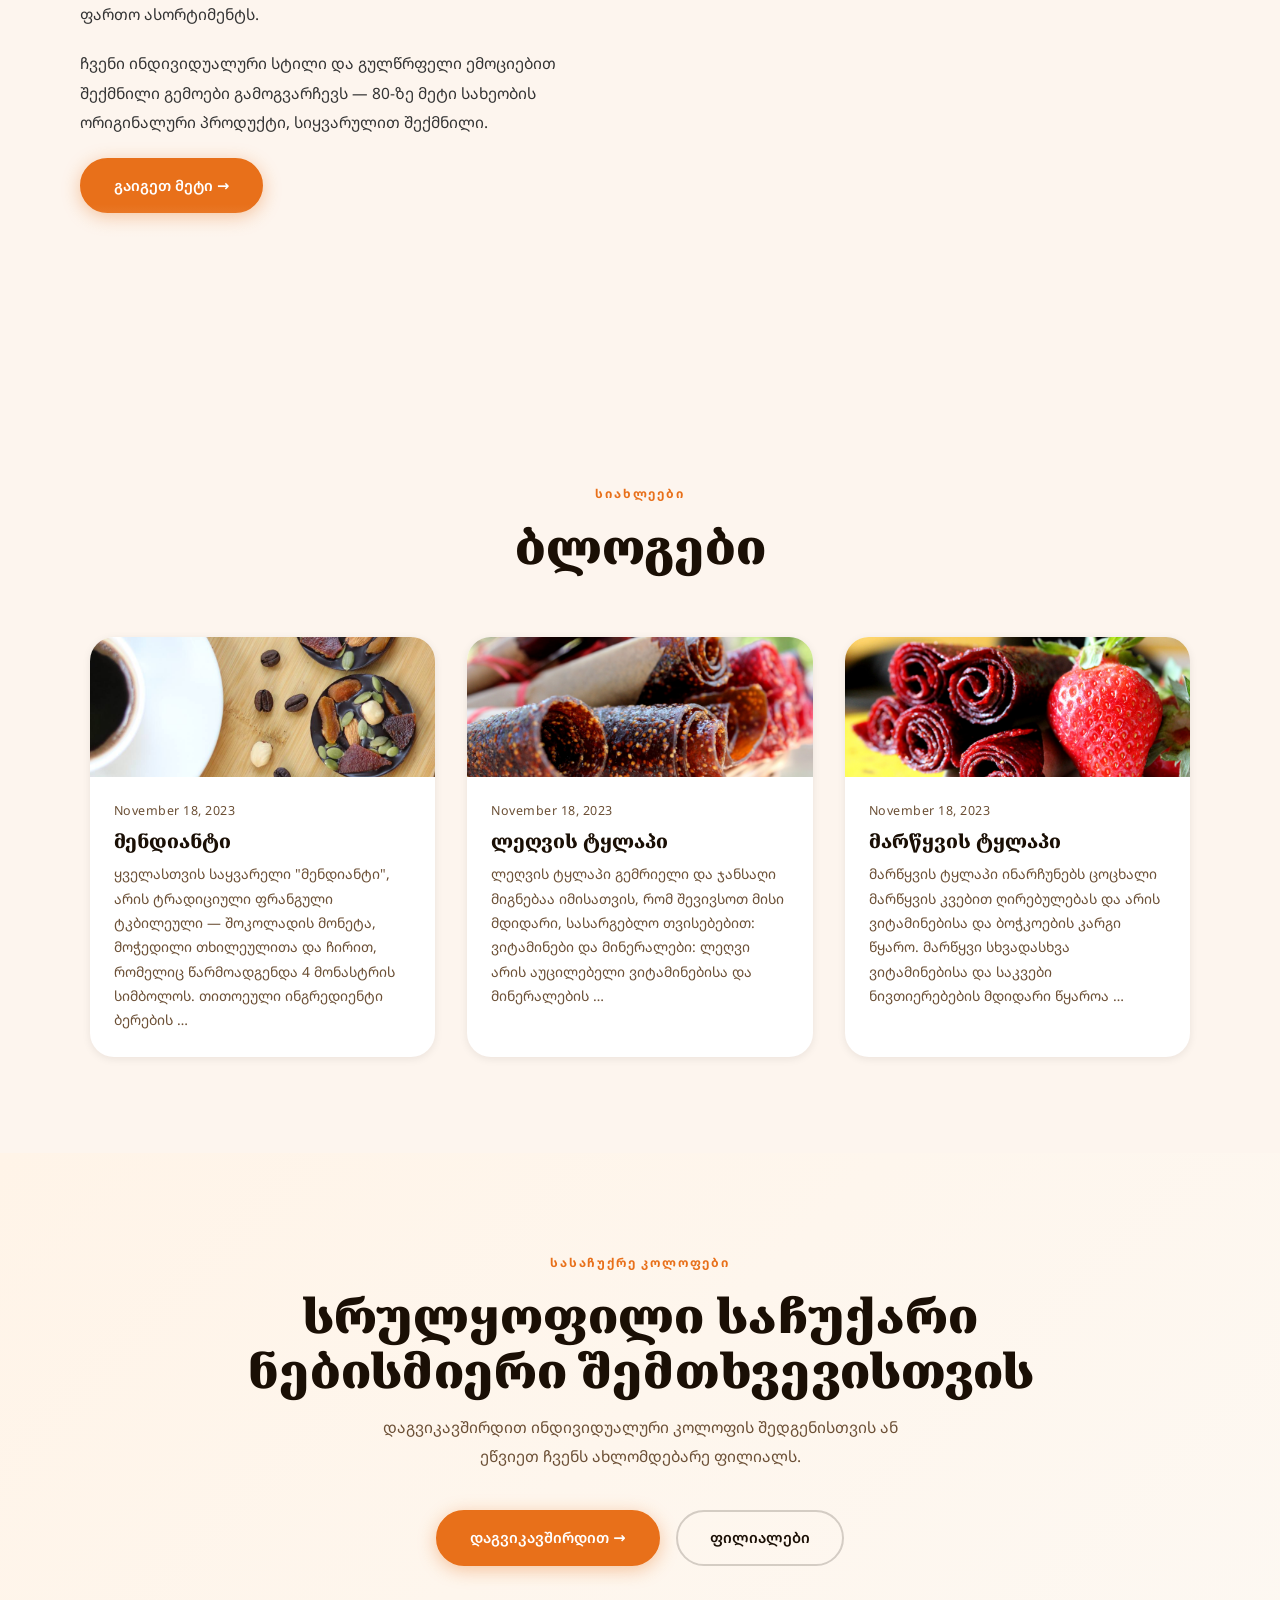
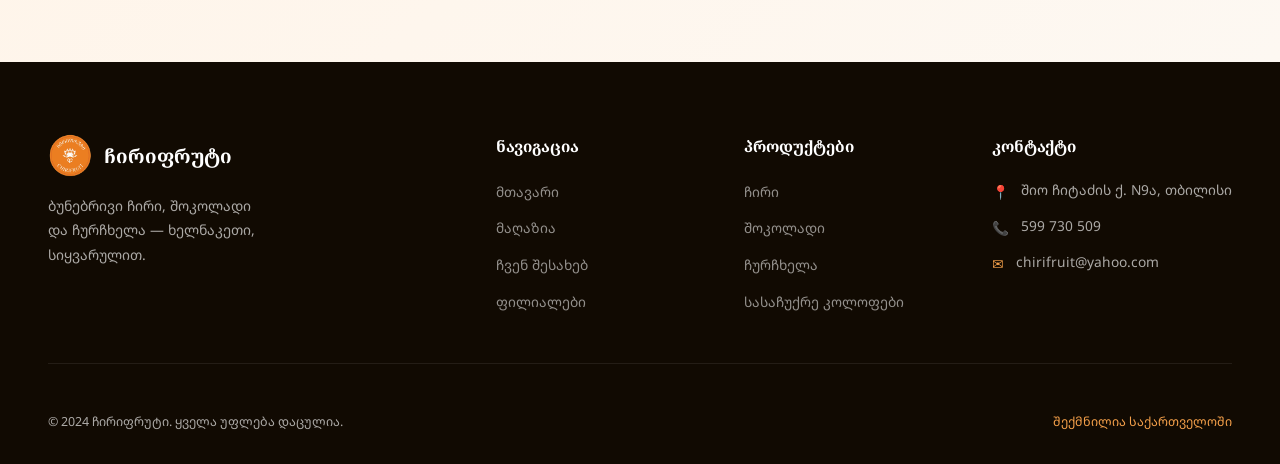
==== commit 3c2e953e: "Fix f2697 video not showing on mobile — autoplay on small screens" ====
--- a/index.html
+++ b/index.html
@@ -197,7 +197,7 @@
           class="parallax-video"
           id="parallaxVideo"
           src="f2697_smooth.mp4"
-          muted playsinline preload="auto"
+          muted playsinline autoplay loop preload="auto"
         ></video>
       </div>
       <div class="parallax-text">
@@ -329,6 +329,12 @@
       const vid  = document.getElementById('parallaxVideo');
       if (!wrap || !vid) return;
 
+      // Mobile: autoplay is already set on the element — skip scrubbing
+      if (window.innerWidth < 768) {
+        vid.play().catch(() => {});
+        return;
+      }
+
       const START_TIME = 2;
 
       vid.pause();
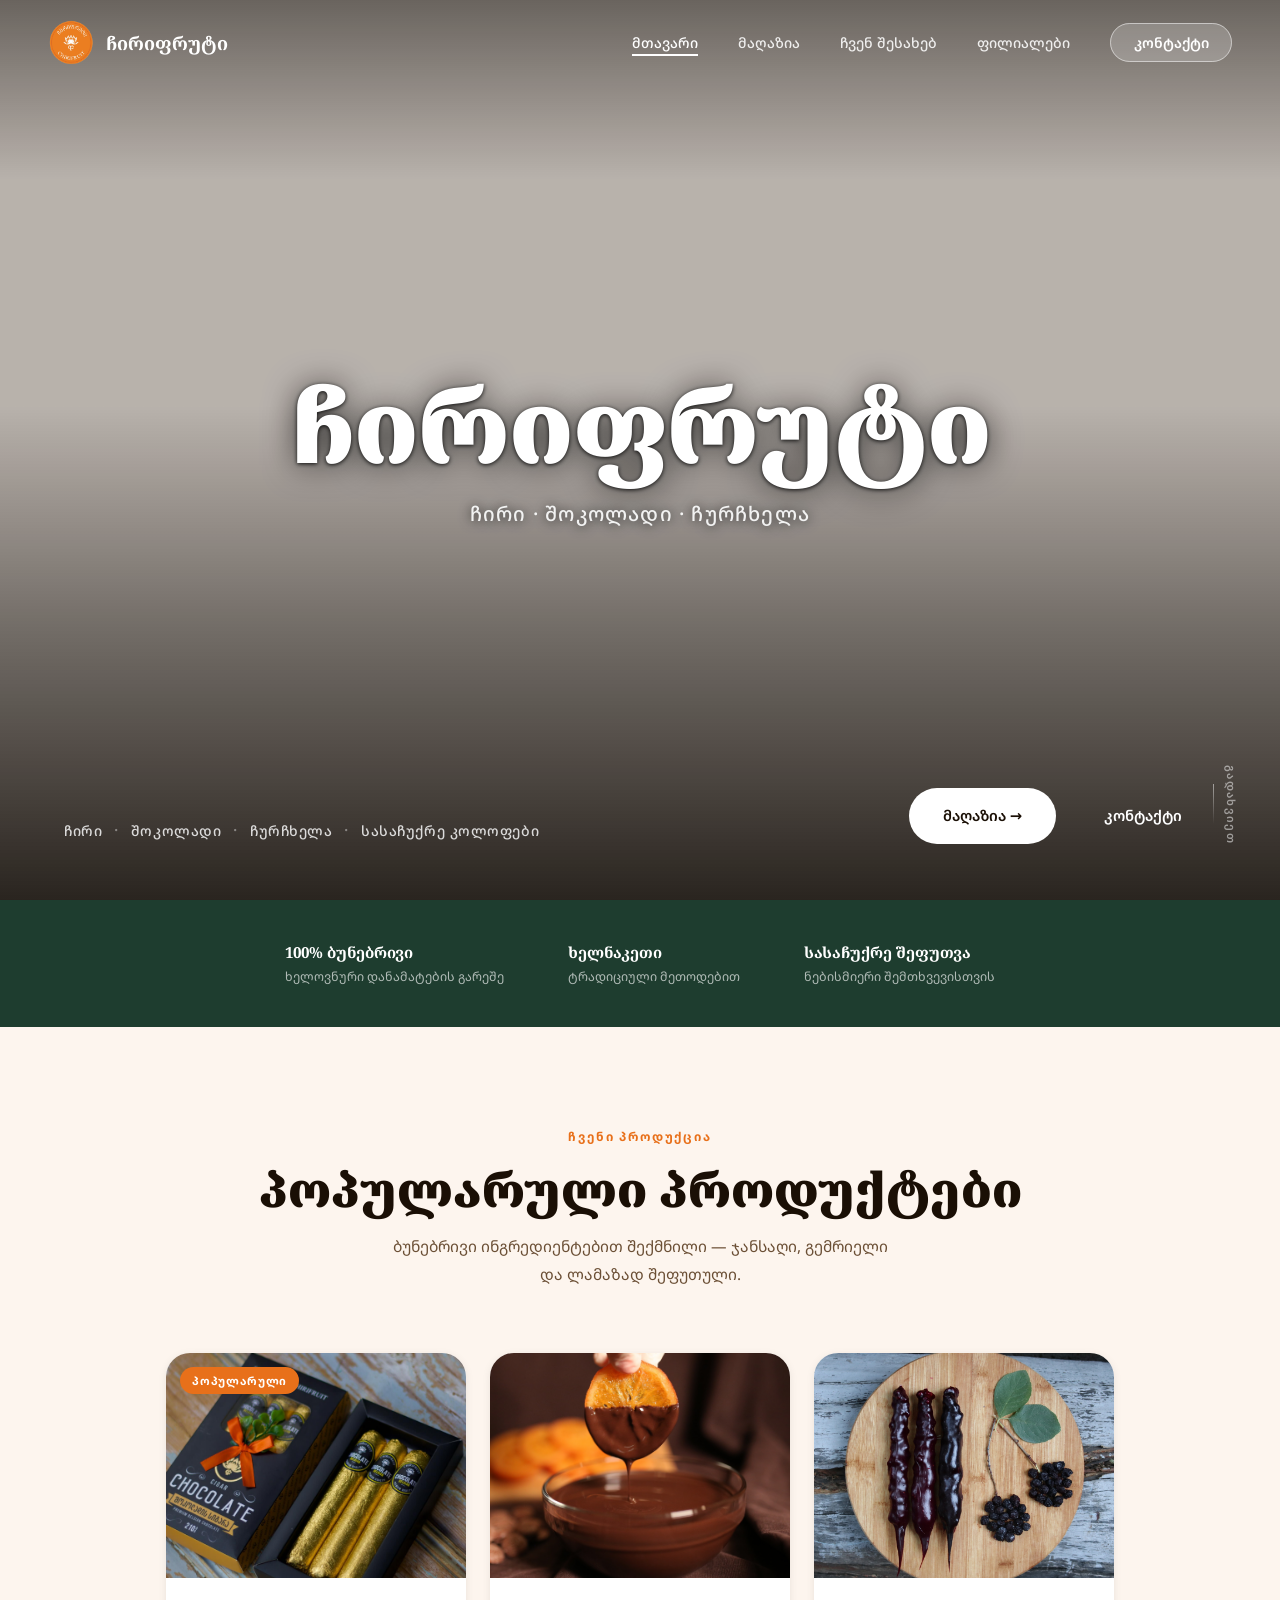
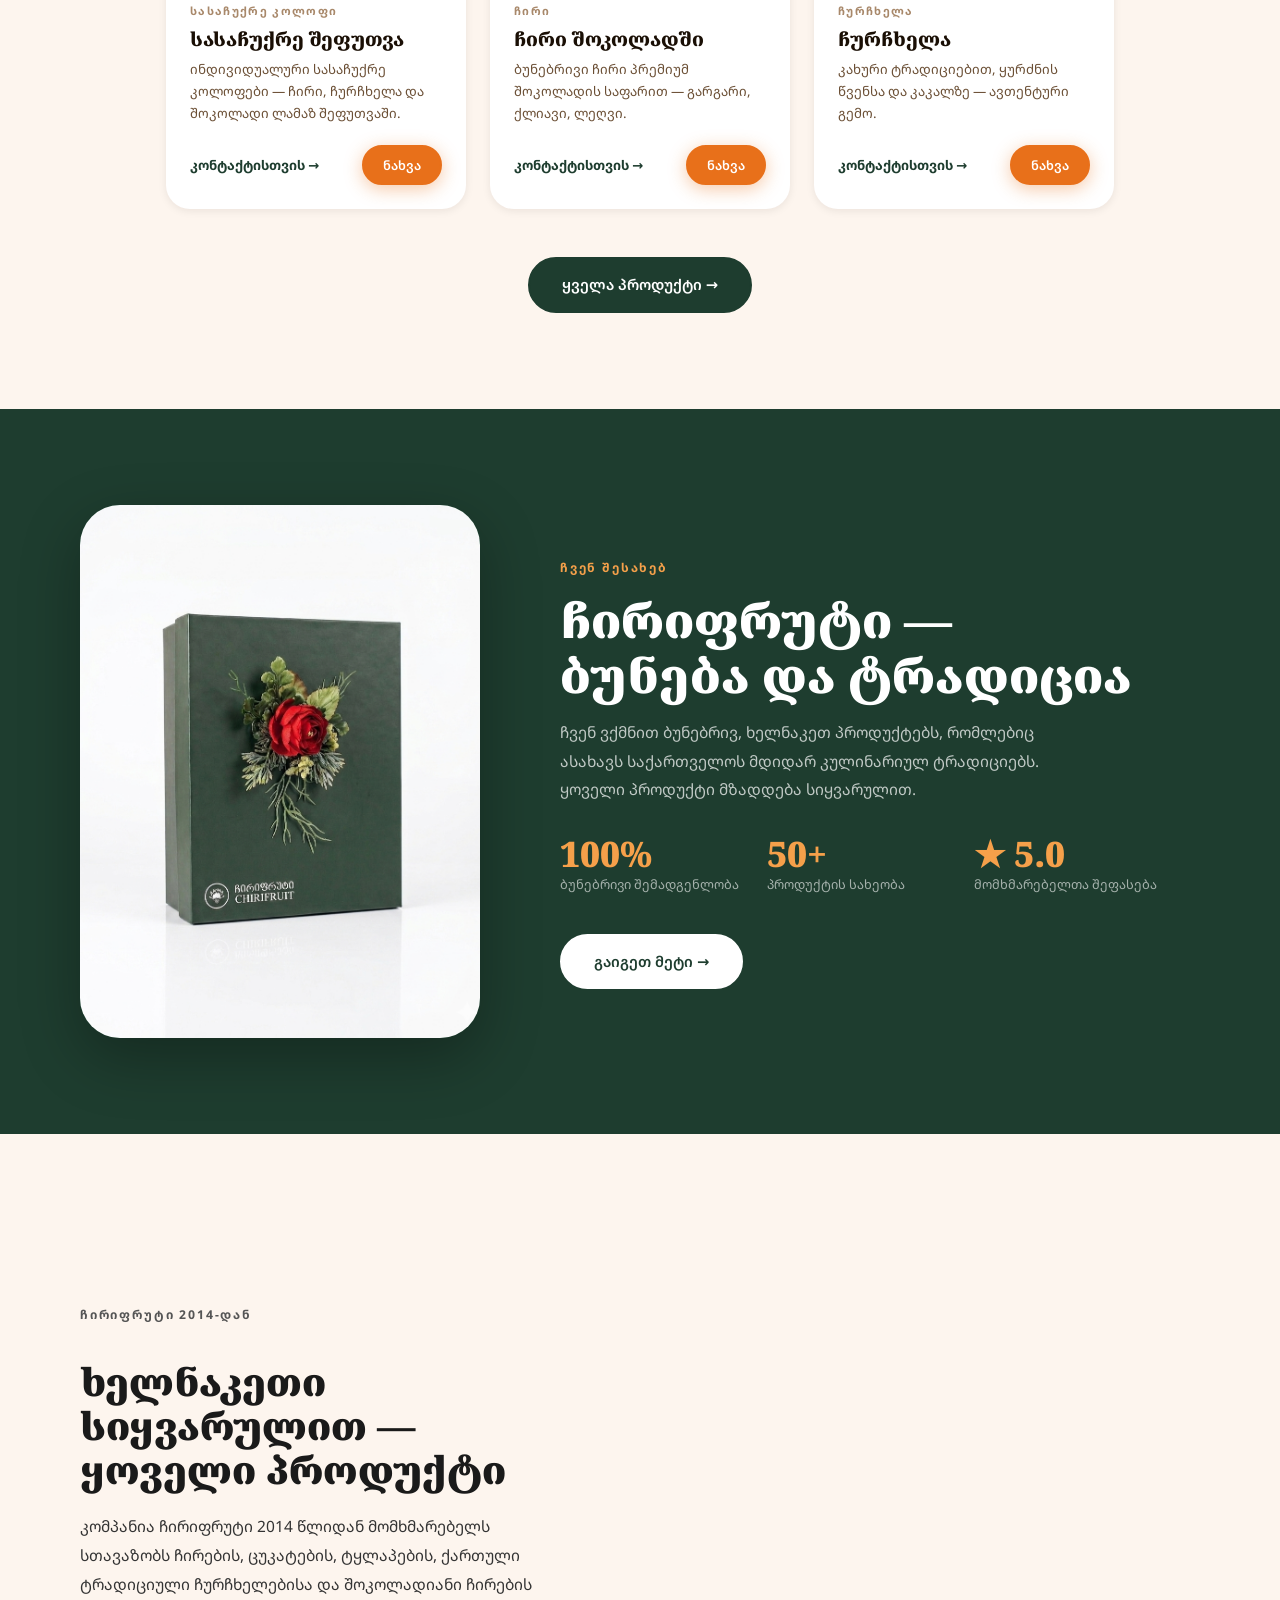
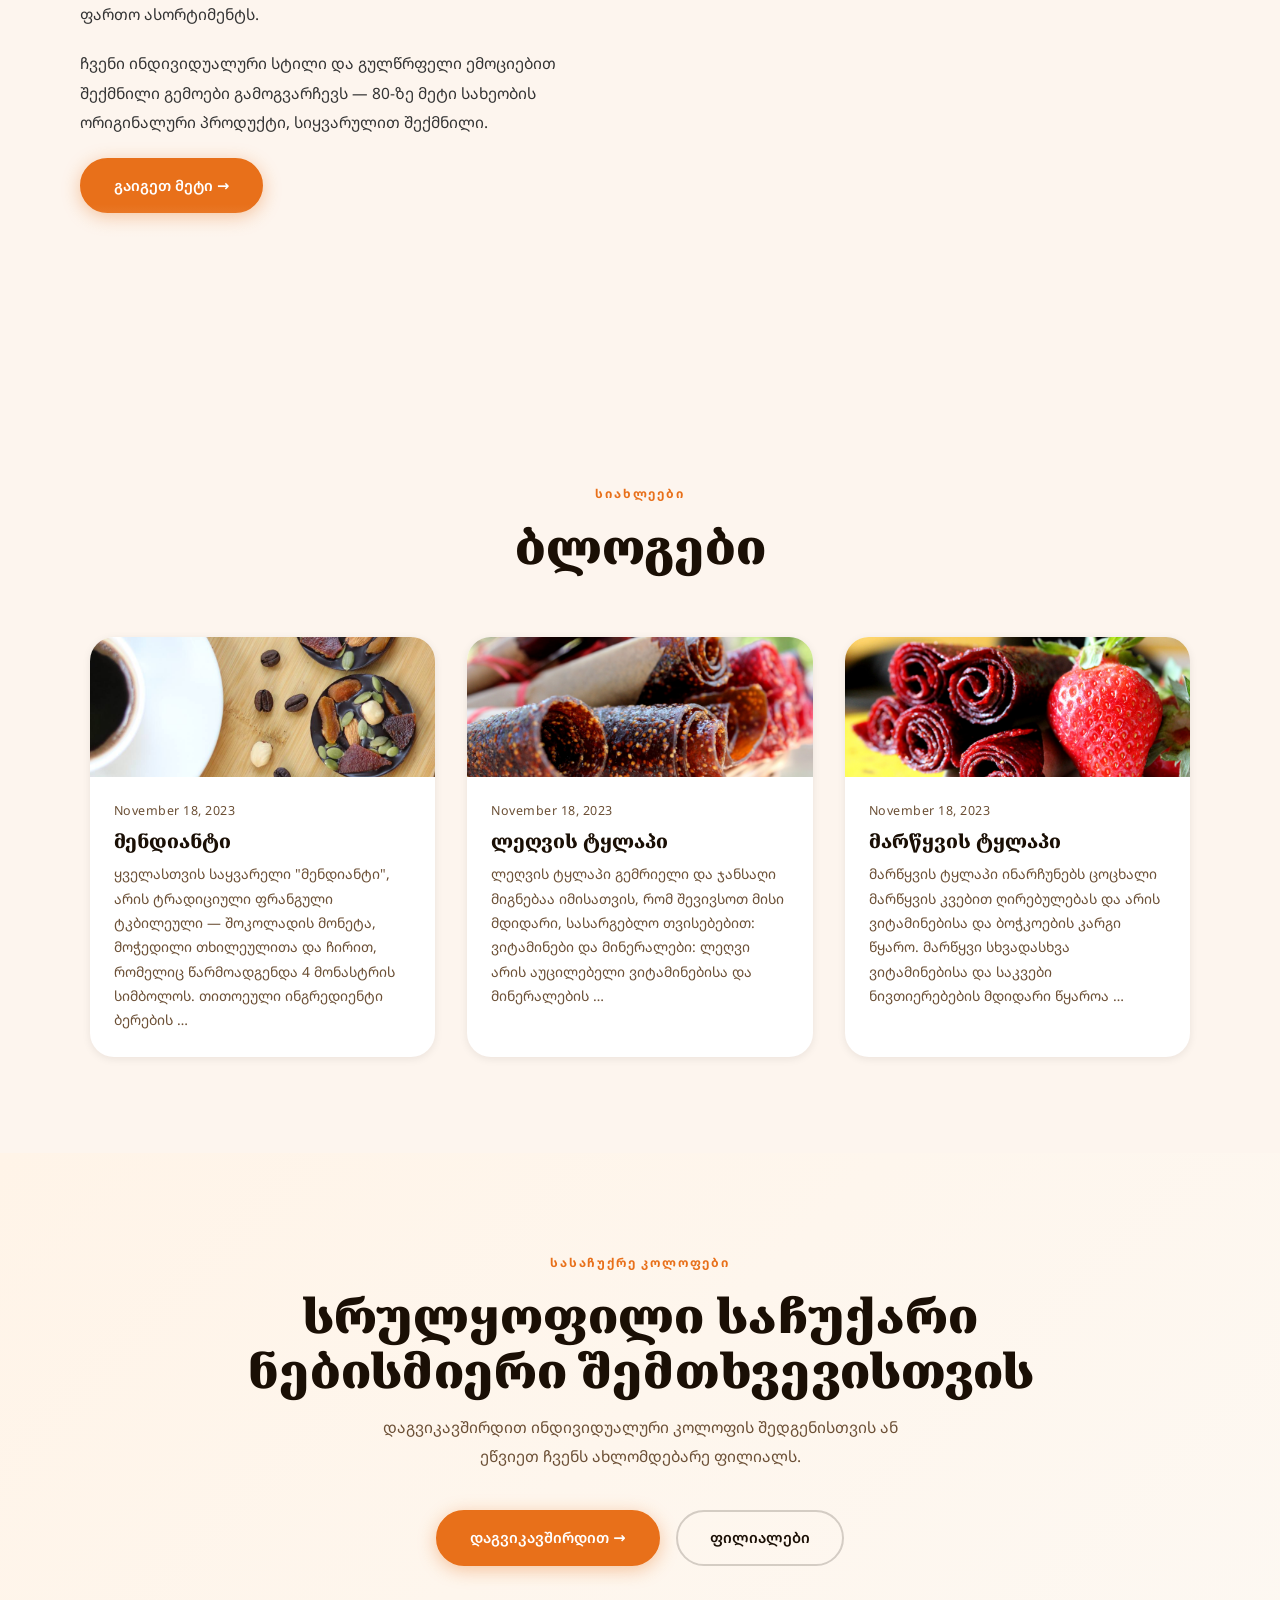
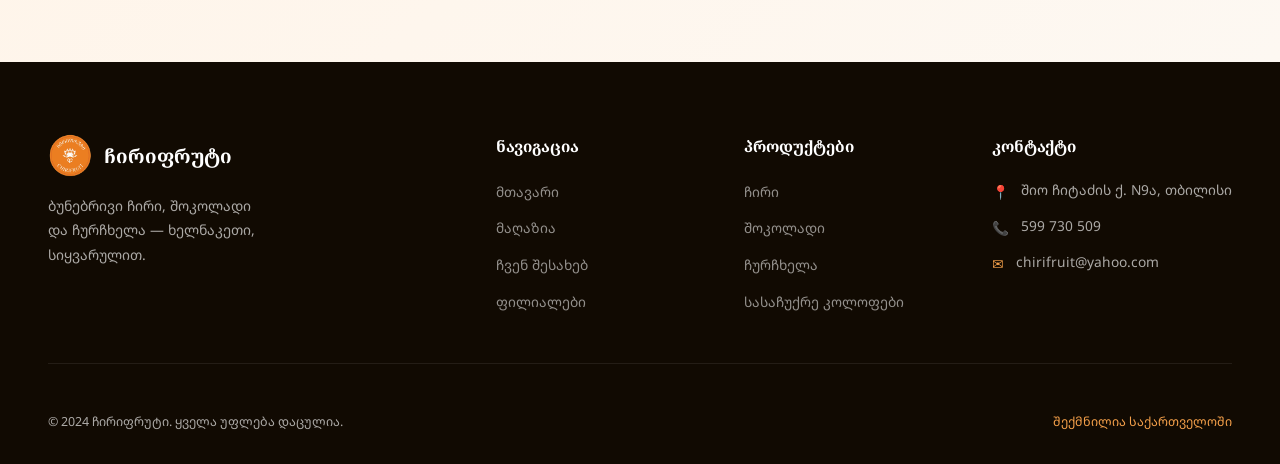
==== commit 97789dba: "Fix hero subtitle in root index.html — remove 'ბუნებრივი' before 'ჩირი' Co-Authored-By: Claude Sonne" ====
--- a/index.html
+++ b/index.html
@@ -1,4 +1,4 @@
-<!DOCTYPE html>
+﻿<!DOCTYPE html>
 <html lang="ka">
 <head>
   <meta charset="UTF-8">
@@ -44,7 +44,7 @@
 
     <div class="hero-film-center">
       <div class="hero-film-title">ჩირიფრუტი</div>
-      <div class="hero-film-subtitle">ბუნებრივი ჩირი · შოკოლადი · ჩურჩხელა</div>
+      <div class="hero-film-subtitle">ჩირი · შოკოლადი · ჩურჩხელა</div>
     </div>
 
     <div class="hero-film-bottom">
@@ -329,16 +329,7 @@
       const vid  = document.getElementById('parallaxVideo');
       if (!wrap || !vid) return;
 
-      // Mobile: autoplay is already set on the element — skip scrubbing
-      if (window.innerWidth < 768) {
-        vid.play().catch(() => {});
-        return;
-      }
-
       const START_TIME = 2;
-
-      vid.pause();
-      vid.currentTime = START_TIME;
 
       function getTargetTime() {
         const rect     = wrap.getBoundingClientRect();
@@ -348,6 +339,20 @@
         const duration = vid.duration || 0;
         return START_TIME + progress * Math.max(0, duration - START_TIME);
       }
+
+      function initScrub() {
+        vid.pause();
+        vid.currentTime = Math.max(START_TIME, getTargetTime());
+      }
+
+      // Desktop: pause before autoplay can fire
+      vid.pause();
+      // Mobile: autoplay fires first — intercept and pause immediately
+      vid.addEventListener('play', initScrub, { once: true });
+      vid.addEventListener('loadedmetadata', function () {
+        vid.pause();
+        vid.currentTime = Math.max(START_TIME, getTargetTime());
+      });
 
       let ticking = false;
       window.addEventListener('scroll', function () {
@@ -359,11 +364,8 @@
           ticking = true;
         }
       }, { passive: true });
-
-      vid.addEventListener('loadedmetadata', function () {
-        vid.currentTime = Math.max(START_TIME, getTargetTime());
-      });
     })();
   </script>
 </body>
 </html>
+
--- a/styles.css
+++ b/styles.css
@@ -623,6 +623,7 @@
   /* Parallax */
   .parallax-section { min-height: 480px; }
   .parallax-text { margin-left: 1.25rem; margin-right: 1.25rem; padding: 2rem 1.25rem; max-width: 90%; }
+  .parallax-video { transform: scale(1.2); object-position: center 40%; }
 
   /* Blog */
   .blog-grid { grid-template-columns: 1fr; max-width: 480px; }
@@ -663,9 +664,10 @@
   .about-stats { grid-template-columns: 1fr; gap: 1rem; }
 
   /* Parallax */
-  .parallax-section { min-height: 420px; }
+  .parallax-section { min-height: 520px; }
   .parallax-text { margin-left: 1rem; margin-right: 1rem; padding: 1.5rem 1rem; }
   .parallax-text h2 { font-size: 1.4rem; }
+  .parallax-video { transform: scale(1.35); object-position: 25% 40%; }
 
   /* Blog */
   .blog-grid { padding: 0 1rem; }
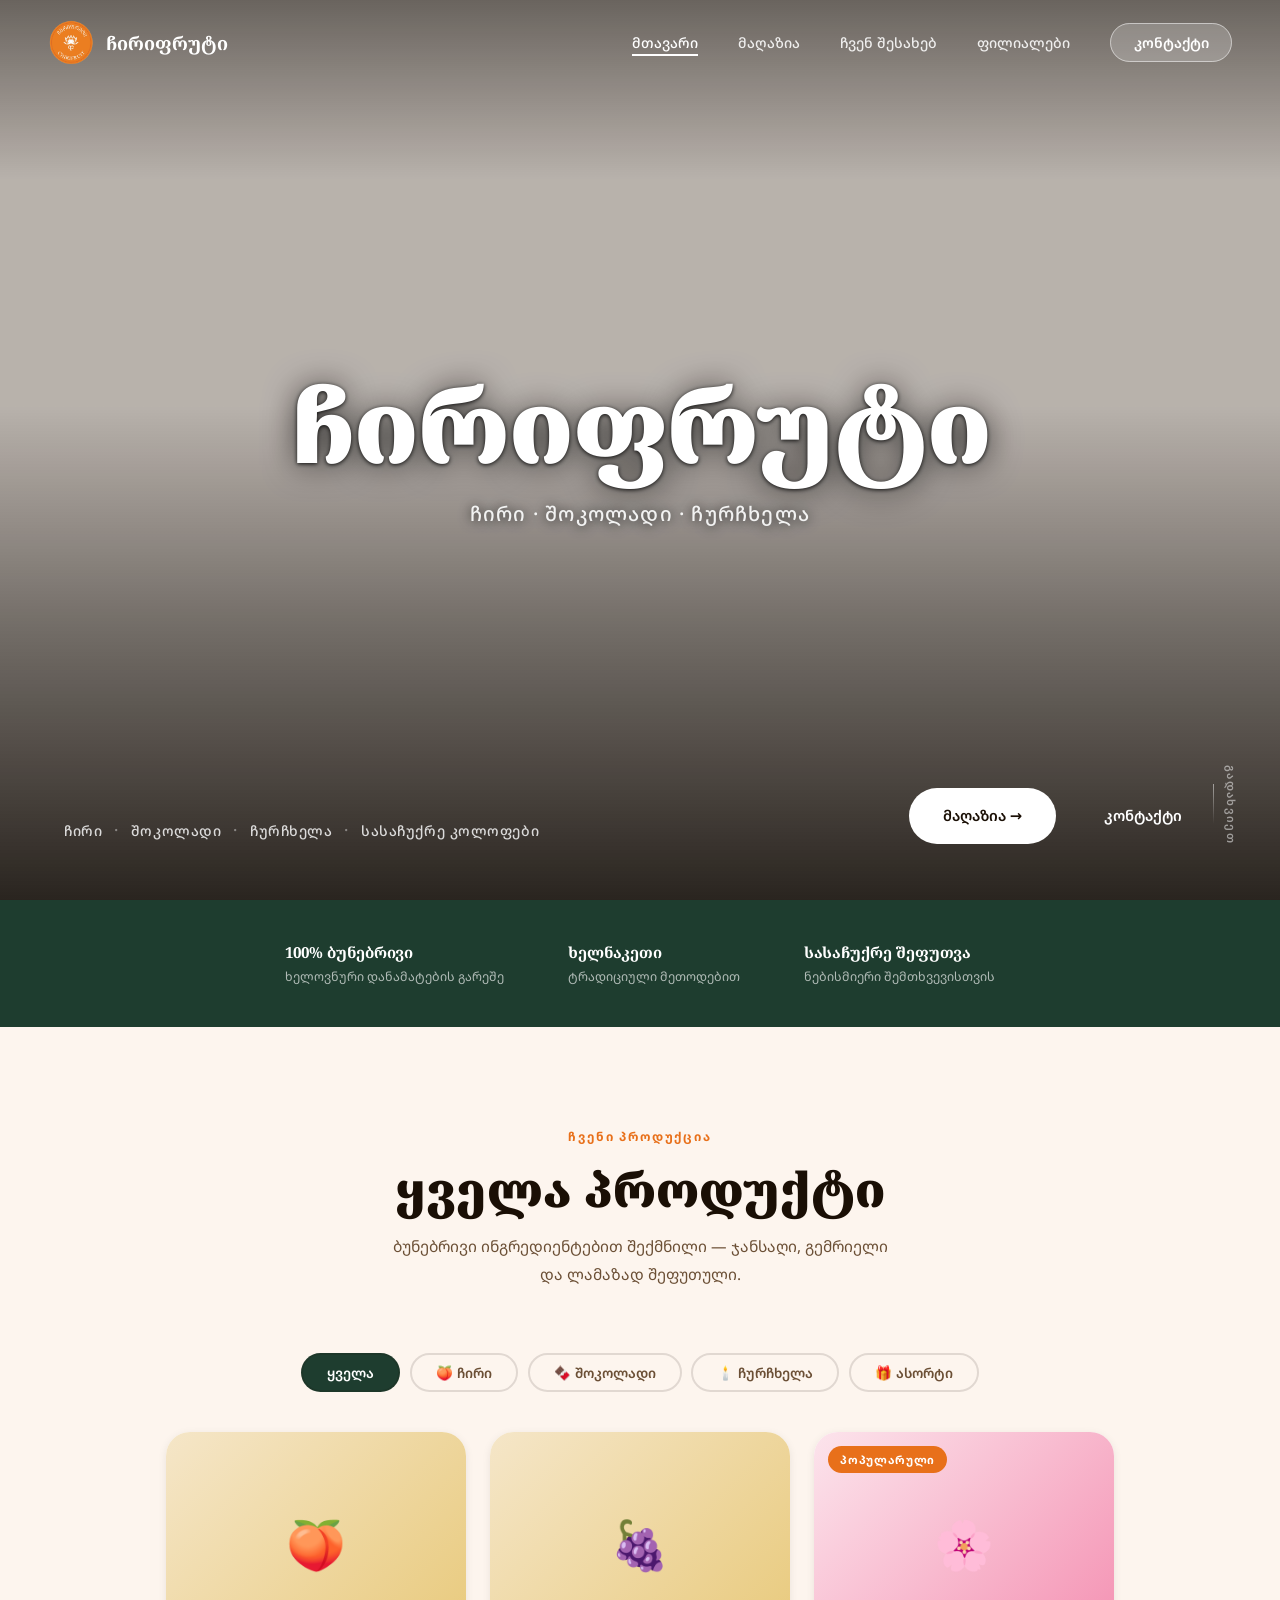
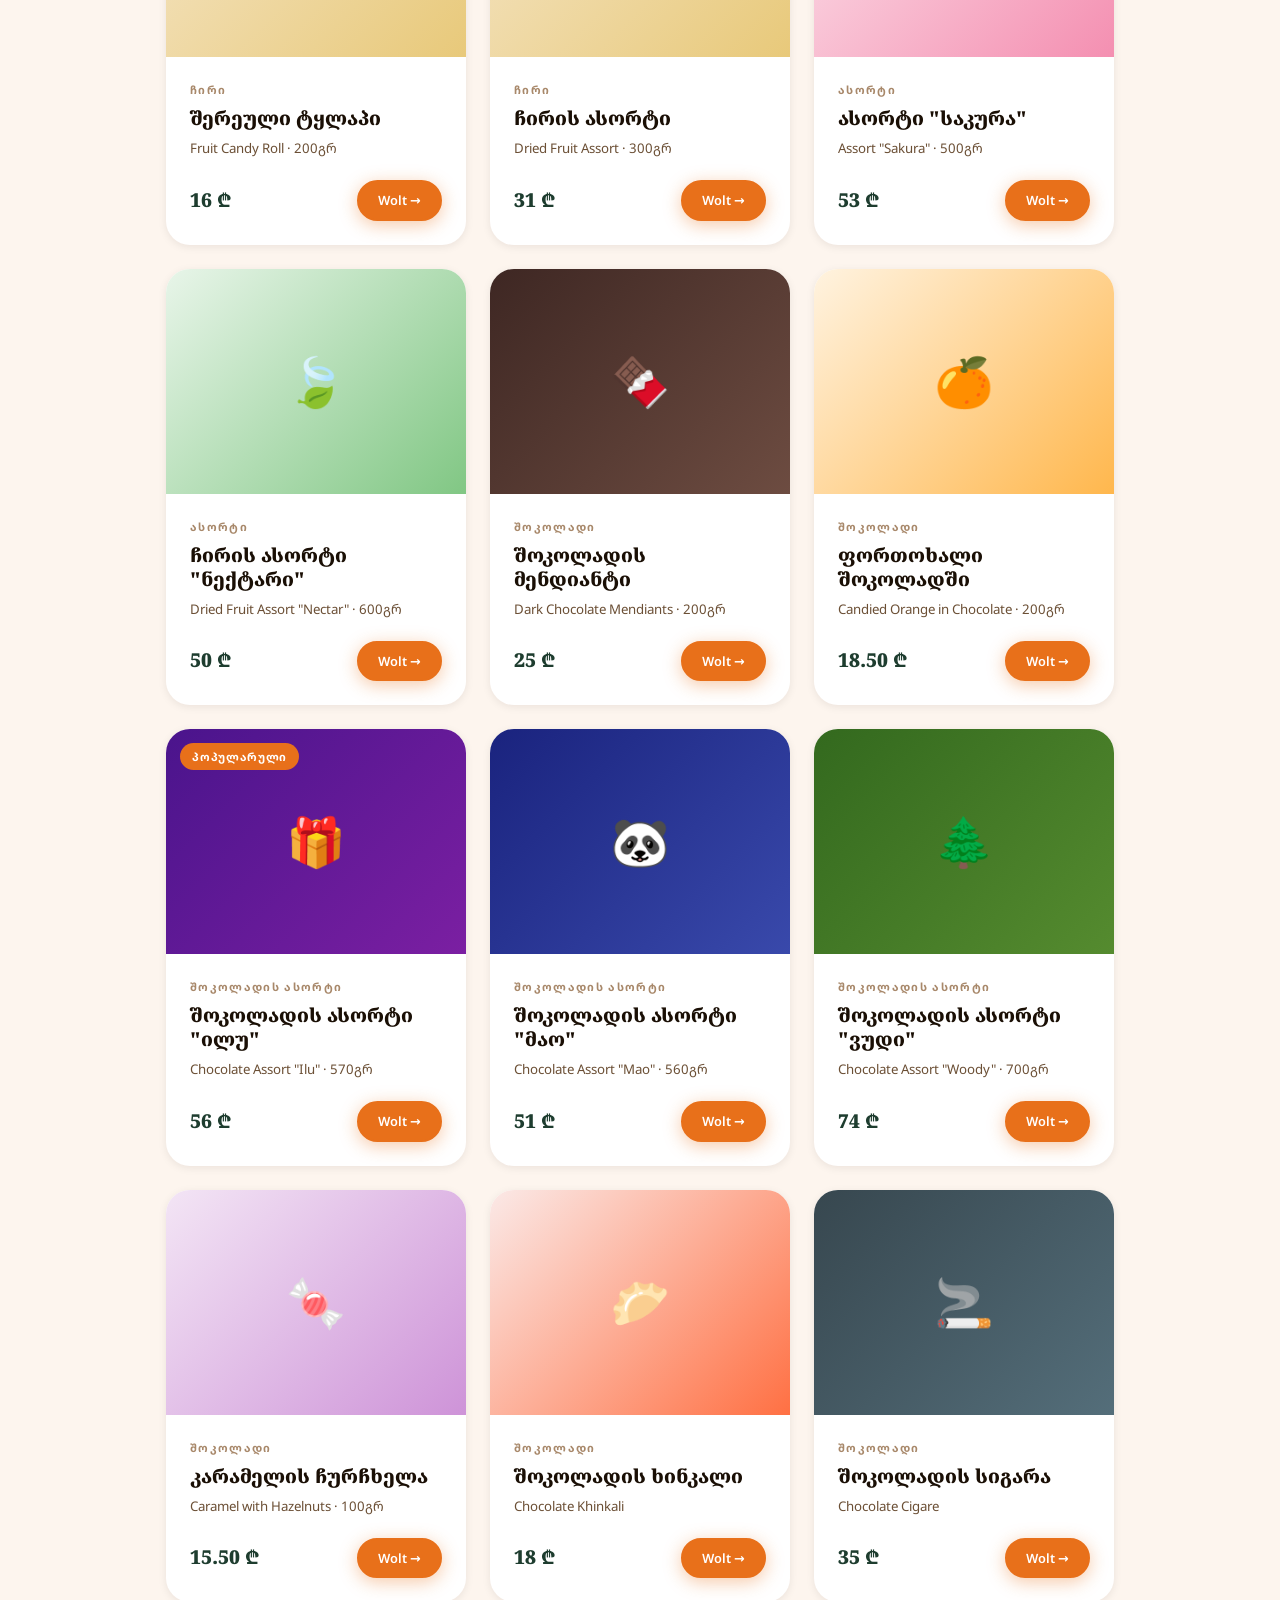
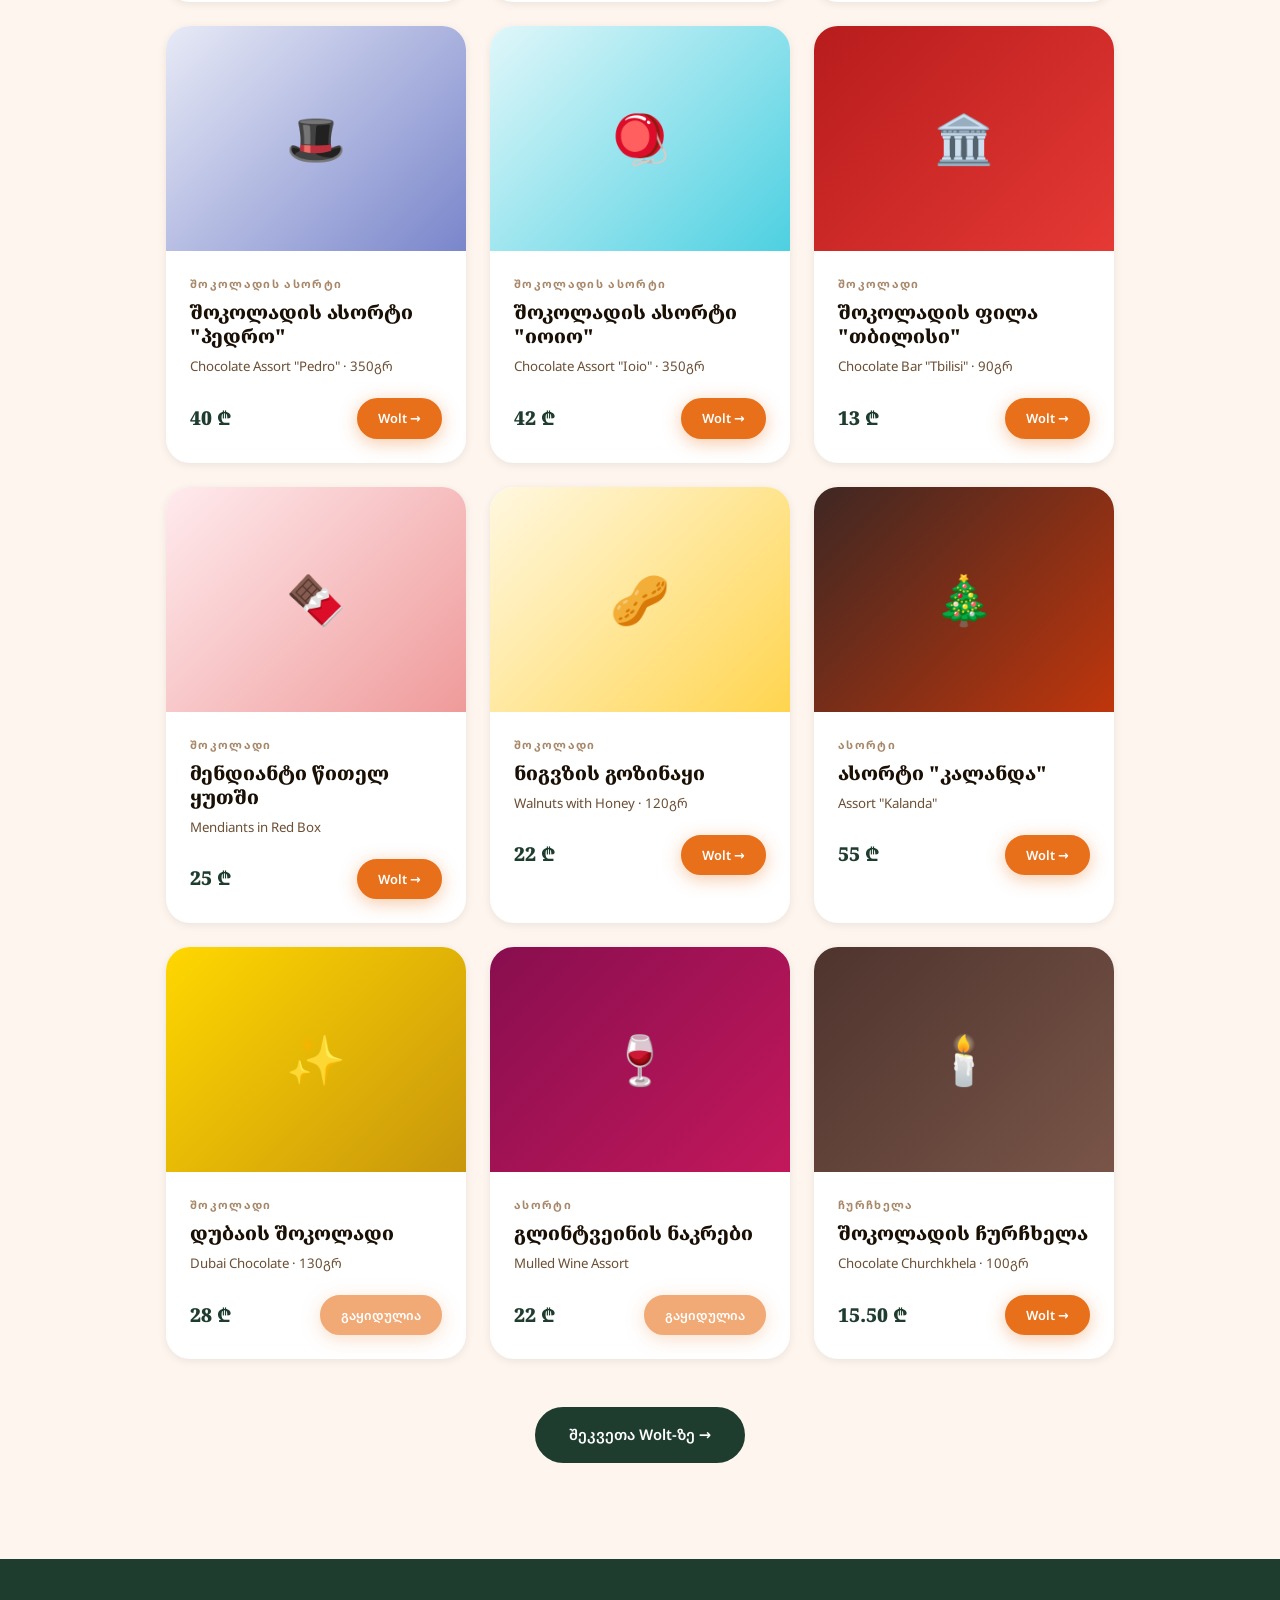
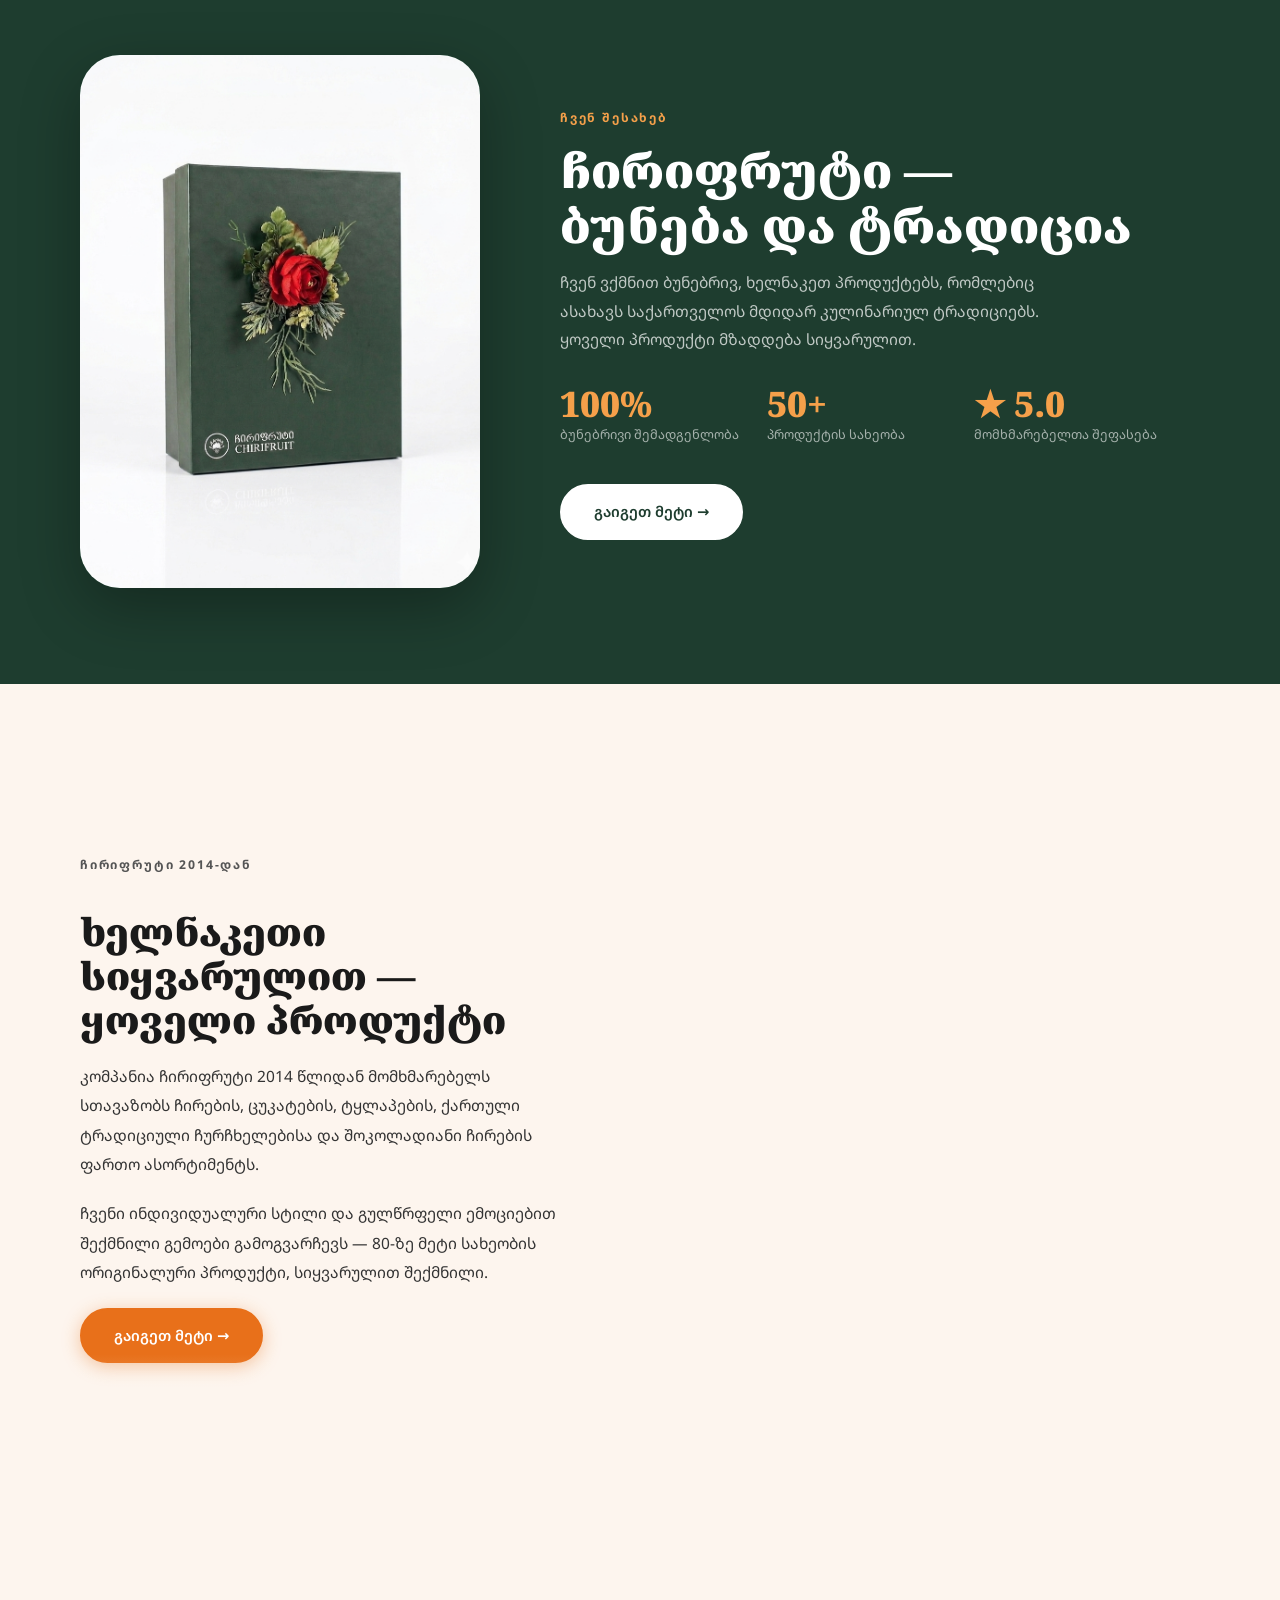
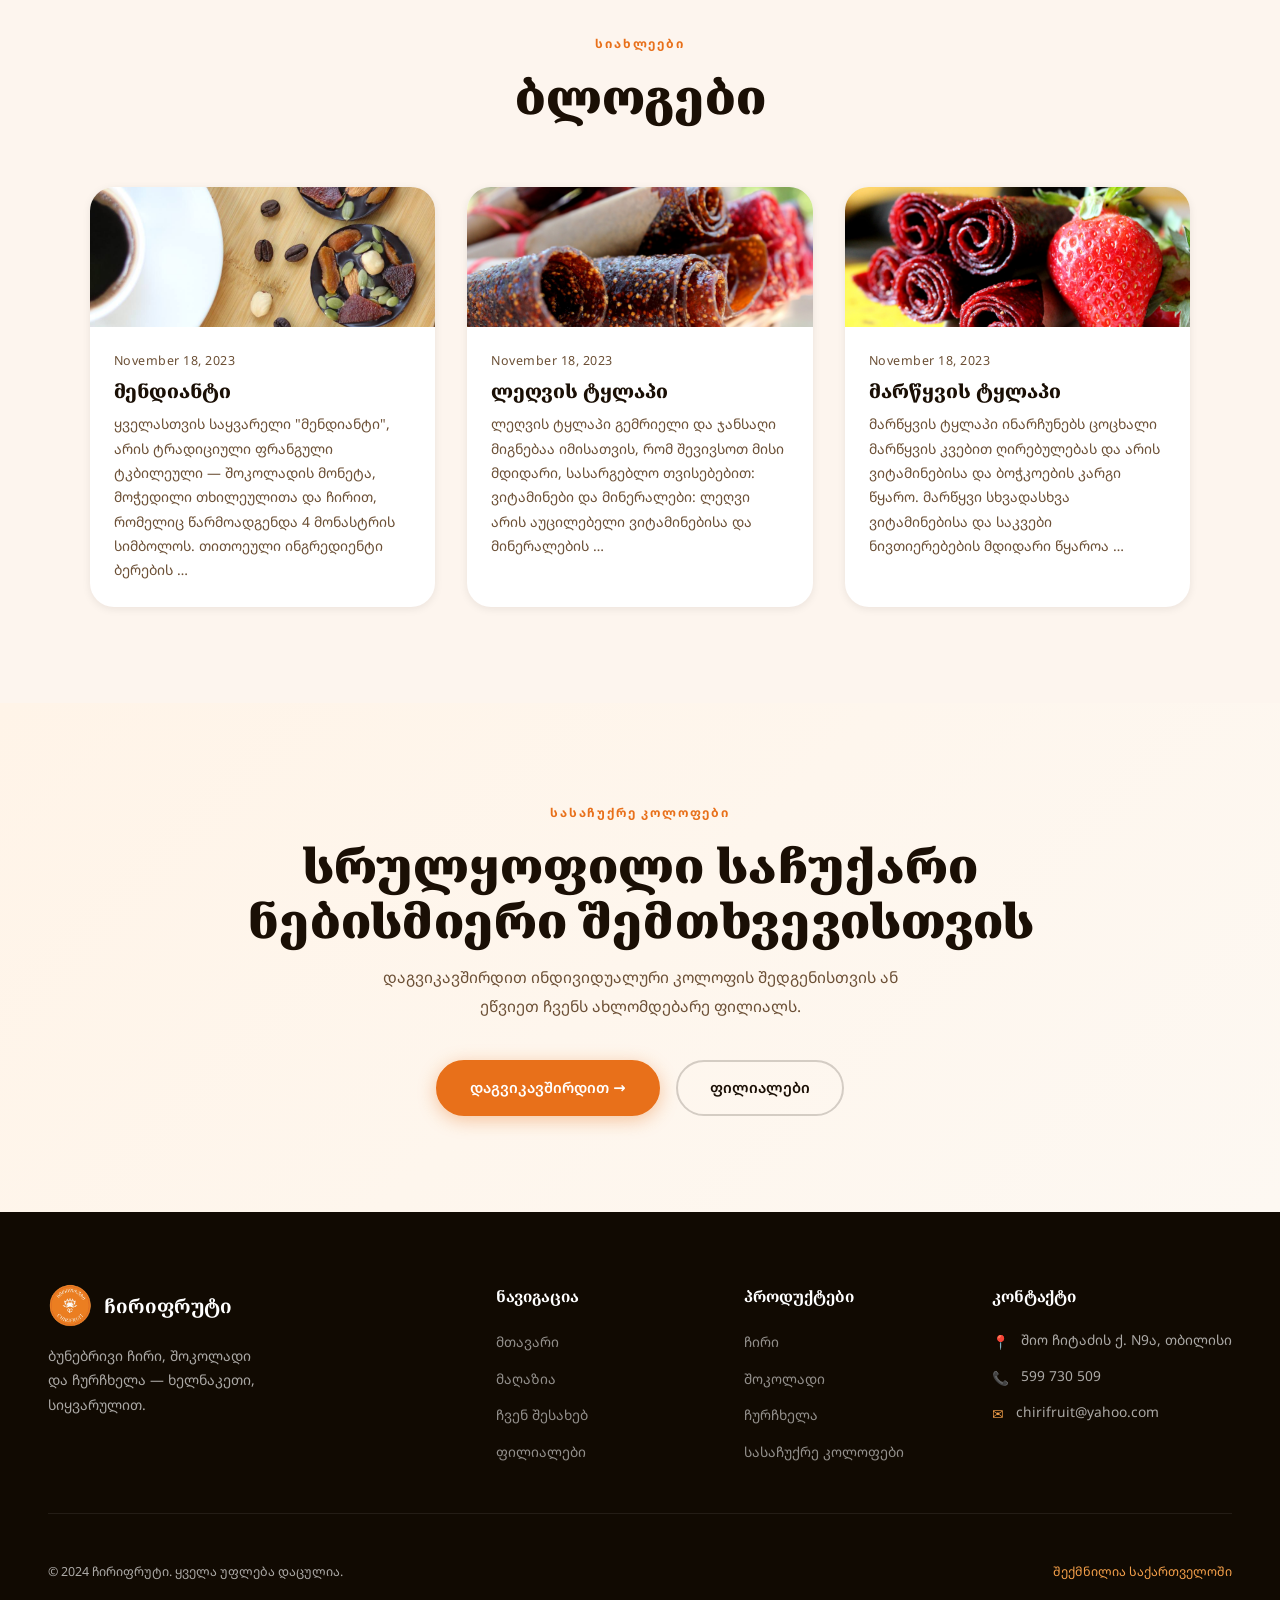
==== commit 1b1e0c48: "Add all 21 Wolt products to homepage with category filters + prices Co-Authored-By: Claude Sonnet 4." ====
--- a/index.html
+++ b/index.html
@@ -91,58 +91,341 @@
     </div>
   </div>
 
-  <!-- FEATURED PRODUCTS -->
+  <!-- ALL PRODUCTS -->
   <section class="section" style="background: var(--cream);">
     <div class="section-header">
       <span class="section-label">ჩვენი პროდუქცია</span>
-      <h2 class="section-title">პოპულარული პროდუქტები</h2>
+      <h2 class="section-title">ყველა პროდუქტი</h2>
       <p class="section-desc">ბუნებრივი ინგრედიენტებით შექმნილი — ჯანსაღი, გემრიელი და ლამაზად შეფუთული.</p>
     </div>
 
-    <div class="products-grid">
-
-      <div class="product-card" data-category="gift">
-        <div class="product-card-image">
-          <img src="563413916_18326458756232526_4026332581232175475_n.jpg" alt="სასაჩუქრე შეფუთვა">
+    <!-- Category filter tabs -->
+    <div class="product-filters" style="display:flex;flex-wrap:wrap;gap:0.6rem;justify-content:center;margin-bottom:2.5rem;">
+      <button class="filter-btn filter-active" data-filter="all">ყველა</button>
+      <button class="filter-btn" data-filter="chiri">🍑 ჩირი</button>
+      <button class="filter-btn" data-filter="shokoladi">🍫 შოკოლადი</button>
+      <button class="filter-btn" data-filter="churchkhela">🕯️ ჩურჩხელა</button>
+      <button class="filter-btn" data-filter="assorti">🎁 ასორტი</button>
+    </div>
+
+    <div class="products-grid" id="products-grid">
+
+      <!-- ჩირი -->
+      <div class="product-card" data-category="chiri">
+        <div class="product-card-image product-card-icon" style="background:linear-gradient(135deg,#f5e6c8,#e8c97a);">
+          <span style="font-size:3rem;">🍑</span>
+        </div>
+        <div class="product-card-body">
+          <div class="product-card-category">ჩირი</div>
+          <h3 class="product-card-name">შერეული ტყლაპი</h3>
+          <p class="product-card-desc">Fruit Candy Roll · 200გრ</p>
+          <div class="product-card-footer">
+            <span class="product-price">16 ₾</span>
+            <a href="https://wolt.com/en/geo/tbilisi/venue/chirifruit" target="_blank" rel="noopener" class="btn btn-primary" style="padding:0.5rem 1.2rem;font-size:0.8rem;">Wolt →</a>
+          </div>
+        </div>
+      </div>
+
+      <div class="product-card" data-category="chiri">
+        <div class="product-card-image product-card-icon" style="background:linear-gradient(135deg,#f5e6c8,#e8c97a);">
+          <span style="font-size:3rem;">🍇</span>
+        </div>
+        <div class="product-card-body">
+          <div class="product-card-category">ჩირი</div>
+          <h3 class="product-card-name">ჩირის ასორტი</h3>
+          <p class="product-card-desc">Dried Fruit Assort · 300გრ</p>
+          <div class="product-card-footer">
+            <span class="product-price">31 ₾</span>
+            <a href="https://wolt.com/en/geo/tbilisi/venue/chirifruit" target="_blank" rel="noopener" class="btn btn-primary" style="padding:0.5rem 1.2rem;font-size:0.8rem;">Wolt →</a>
+          </div>
+        </div>
+      </div>
+
+      <div class="product-card" data-category="chiri assorti">
+        <div class="product-card-image product-card-icon" style="background:linear-gradient(135deg,#fce4ec,#f48fb1);">
+          <span style="font-size:3rem;">🌸</span>
           <span class="product-card-badge">პოპულარული</span>
         </div>
         <div class="product-card-body">
-          <div class="product-card-category">სასაჩუქრე კოლოფი</div>
-          <h3 class="product-card-name">სასაჩუქრე შეფუთვა</h3>
-          <p class="product-card-desc">ინდივიდუალური სასაჩუქრე კოლოფები — ჩირი, ჩურჩხელა და შოკოლადი ლამაზ შეფუთვაში.</p>
-          <div class="product-card-footer">
-            <span class="product-card-link">კონტაქტისთვის →</span>
-            <a href="shop.html" class="btn btn-primary" style="padding:0.5rem 1.2rem; font-size:0.8rem;">ნახვა</a>
-          </div>
-        </div>
-      </div>
-
-      <div class="product-card" data-category="fruits">
-        <div class="product-card-image">
-          <img src="481238195_950425087202939_6978171533027666179_n.jpg" alt="ჩირი შოკოლადში">
-        </div>
-        <div class="product-card-body">
-          <div class="product-card-category">ჩირი</div>
-          <h3 class="product-card-name">ჩირი შოკოლადში</h3>
-          <p class="product-card-desc">ბუნებრივი ჩირი პრემიუმ შოკოლადის საფარით — გარგარი, ქლიავი, ლეღვი.</p>
-          <div class="product-card-footer">
-            <span class="product-card-link">კონტაქტისთვის →</span>
-            <a href="shop.html" class="btn btn-primary" style="padding:0.5rem 1.2rem; font-size:0.8rem;">ნახვა</a>
-          </div>
-        </div>
-      </div>
-
+          <div class="product-card-category">ასორტი</div>
+          <h3 class="product-card-name">ასორტი "საკურა"</h3>
+          <p class="product-card-desc">Assort "Sakura" · 500გრ</p>
+          <div class="product-card-footer">
+            <span class="product-price">53 ₾</span>
+            <a href="https://wolt.com/en/geo/tbilisi/venue/chirifruit" target="_blank" rel="noopener" class="btn btn-primary" style="padding:0.5rem 1.2rem;font-size:0.8rem;">Wolt →</a>
+          </div>
+        </div>
+      </div>
+
+      <div class="product-card" data-category="chiri assorti">
+        <div class="product-card-image product-card-icon" style="background:linear-gradient(135deg,#e8f5e9,#81c784);">
+          <span style="font-size:3rem;">🍃</span>
+        </div>
+        <div class="product-card-body">
+          <div class="product-card-category">ასორტი</div>
+          <h3 class="product-card-name">ჩირის ასორტი "ნექტარი"</h3>
+          <p class="product-card-desc">Dried Fruit Assort "Nectar" · 600გრ</p>
+          <div class="product-card-footer">
+            <span class="product-price">50 ₾</span>
+            <a href="https://wolt.com/en/geo/tbilisi/venue/chirifruit" target="_blank" rel="noopener" class="btn btn-primary" style="padding:0.5rem 1.2rem;font-size:0.8rem;">Wolt →</a>
+          </div>
+        </div>
+      </div>
+
+      <!-- შოკოლადი -->
+      <div class="product-card" data-category="shokoladi">
+        <div class="product-card-image product-card-icon" style="background:linear-gradient(135deg,#3e2723,#6d4c41);">
+          <span style="font-size:3rem;">🍫</span>
+        </div>
+        <div class="product-card-body">
+          <div class="product-card-category">შოკოლადი</div>
+          <h3 class="product-card-name">შოკოლადის მენდიანტი</h3>
+          <p class="product-card-desc">Dark Chocolate Mendiants · 200გრ</p>
+          <div class="product-card-footer">
+            <span class="product-price">25 ₾</span>
+            <a href="https://wolt.com/en/geo/tbilisi/venue/chirifruit" target="_blank" rel="noopener" class="btn btn-primary" style="padding:0.5rem 1.2rem;font-size:0.8rem;">Wolt →</a>
+          </div>
+        </div>
+      </div>
+
+      <div class="product-card" data-category="shokoladi">
+        <div class="product-card-image product-card-icon" style="background:linear-gradient(135deg,#fff3e0,#ffb74d);">
+          <span style="font-size:3rem;">🍊</span>
+        </div>
+        <div class="product-card-body">
+          <div class="product-card-category">შოკოლადი</div>
+          <h3 class="product-card-name">ფორთოხალი შოკოლადში</h3>
+          <p class="product-card-desc">Candied Orange in Chocolate · 200გრ</p>
+          <div class="product-card-footer">
+            <span class="product-price">18.50 ₾</span>
+            <a href="https://wolt.com/en/geo/tbilisi/venue/chirifruit" target="_blank" rel="noopener" class="btn btn-primary" style="padding:0.5rem 1.2rem;font-size:0.8rem;">Wolt →</a>
+          </div>
+        </div>
+      </div>
+
+      <div class="product-card" data-category="shokoladi assorti">
+        <div class="product-card-image product-card-icon" style="background:linear-gradient(135deg,#4a148c,#7b1fa2);">
+          <span style="font-size:3rem;">🎁</span>
+          <span class="product-card-badge">პოპულარული</span>
+        </div>
+        <div class="product-card-body">
+          <div class="product-card-category">შოკოლადის ასორტი</div>
+          <h3 class="product-card-name">შოკოლადის ასორტი "ილუ"</h3>
+          <p class="product-card-desc">Chocolate Assort "Ilu" · 570გრ</p>
+          <div class="product-card-footer">
+            <span class="product-price">56 ₾</span>
+            <a href="https://wolt.com/en/geo/tbilisi/venue/chirifruit" target="_blank" rel="noopener" class="btn btn-primary" style="padding:0.5rem 1.2rem;font-size:0.8rem;">Wolt →</a>
+          </div>
+        </div>
+      </div>
+
+      <div class="product-card" data-category="shokoladi assorti">
+        <div class="product-card-image product-card-icon" style="background:linear-gradient(135deg,#1a237e,#3949ab);">
+          <span style="font-size:3rem;">🐼</span>
+        </div>
+        <div class="product-card-body">
+          <div class="product-card-category">შოკოლადის ასორტი</div>
+          <h3 class="product-card-name">შოკოლადის ასორტი "მაო"</h3>
+          <p class="product-card-desc">Chocolate Assort "Mao" · 560გრ</p>
+          <div class="product-card-footer">
+            <span class="product-price">51 ₾</span>
+            <a href="https://wolt.com/en/geo/tbilisi/venue/chirifruit" target="_blank" rel="noopener" class="btn btn-primary" style="padding:0.5rem 1.2rem;font-size:0.8rem;">Wolt →</a>
+          </div>
+        </div>
+      </div>
+
+      <div class="product-card" data-category="shokoladi assorti">
+        <div class="product-card-image product-card-icon" style="background:linear-gradient(135deg,#33691e,#558b2f);">
+          <span style="font-size:3rem;">🌲</span>
+        </div>
+        <div class="product-card-body">
+          <div class="product-card-category">შოკოლადის ასორტი</div>
+          <h3 class="product-card-name">შოკოლადის ასორტი "ვუდი"</h3>
+          <p class="product-card-desc">Chocolate Assort "Woody" · 700გრ</p>
+          <div class="product-card-footer">
+            <span class="product-price">74 ₾</span>
+            <a href="https://wolt.com/en/geo/tbilisi/venue/chirifruit" target="_blank" rel="noopener" class="btn btn-primary" style="padding:0.5rem 1.2rem;font-size:0.8rem;">Wolt →</a>
+          </div>
+        </div>
+      </div>
+
+      <div class="product-card" data-category="shokoladi">
+        <div class="product-card-image product-card-icon" style="background:linear-gradient(135deg,#f3e5f5,#ce93d8);">
+          <span style="font-size:3rem;">🍬</span>
+        </div>
+        <div class="product-card-body">
+          <div class="product-card-category">შოკოლადი</div>
+          <h3 class="product-card-name">კარამელის ჩურჩხელა</h3>
+          <p class="product-card-desc">Caramel with Hazelnuts · 100გრ</p>
+          <div class="product-card-footer">
+            <span class="product-price">15.50 ₾</span>
+            <a href="https://wolt.com/en/geo/tbilisi/venue/chirifruit" target="_blank" rel="noopener" class="btn btn-primary" style="padding:0.5rem 1.2rem;font-size:0.8rem;">Wolt →</a>
+          </div>
+        </div>
+      </div>
+
+      <div class="product-card" data-category="shokoladi">
+        <div class="product-card-image product-card-icon" style="background:linear-gradient(135deg,#fbe9e7,#ff7043);">
+          <span style="font-size:3rem;">🥟</span>
+        </div>
+        <div class="product-card-body">
+          <div class="product-card-category">შოკოლადი</div>
+          <h3 class="product-card-name">შოკოლადის ხინკალი</h3>
+          <p class="product-card-desc">Chocolate Khinkali</p>
+          <div class="product-card-footer">
+            <span class="product-price">18 ₾</span>
+            <a href="https://wolt.com/en/geo/tbilisi/venue/chirifruit" target="_blank" rel="noopener" class="btn btn-primary" style="padding:0.5rem 1.2rem;font-size:0.8rem;">Wolt →</a>
+          </div>
+        </div>
+      </div>
+
+      <div class="product-card" data-category="shokoladi">
+        <div class="product-card-image product-card-icon" style="background:linear-gradient(135deg,#37474f,#546e7a);">
+          <span style="font-size:3rem;">🚬</span>
+        </div>
+        <div class="product-card-body">
+          <div class="product-card-category">შოკოლადი</div>
+          <h3 class="product-card-name">შოკოლადის სიგარა</h3>
+          <p class="product-card-desc">Chocolate Cigare</p>
+          <div class="product-card-footer">
+            <span class="product-price">35 ₾</span>
+            <a href="https://wolt.com/en/geo/tbilisi/venue/chirifruit" target="_blank" rel="noopener" class="btn btn-primary" style="padding:0.5rem 1.2rem;font-size:0.8rem;">Wolt →</a>
+          </div>
+        </div>
+      </div>
+
+      <div class="product-card" data-category="shokoladi assorti">
+        <div class="product-card-image product-card-icon" style="background:linear-gradient(135deg,#e8eaf6,#7986cb);">
+          <span style="font-size:3rem;">🎩</span>
+        </div>
+        <div class="product-card-body">
+          <div class="product-card-category">შოკოლადის ასორტი</div>
+          <h3 class="product-card-name">შოკოლადის ასორტი "პედრო"</h3>
+          <p class="product-card-desc">Chocolate Assort "Pedro" · 350გრ</p>
+          <div class="product-card-footer">
+            <span class="product-price">40 ₾</span>
+            <a href="https://wolt.com/en/geo/tbilisi/venue/chirifruit" target="_blank" rel="noopener" class="btn btn-primary" style="padding:0.5rem 1.2rem;font-size:0.8rem;">Wolt →</a>
+          </div>
+        </div>
+      </div>
+
+      <div class="product-card" data-category="shokoladi assorti">
+        <div class="product-card-image product-card-icon" style="background:linear-gradient(135deg,#e0f7fa,#4dd0e1);">
+          <span style="font-size:3rem;">🪀</span>
+        </div>
+        <div class="product-card-body">
+          <div class="product-card-category">შოკოლადის ასორტი</div>
+          <h3 class="product-card-name">შოკოლადის ასორტი "იოიო"</h3>
+          <p class="product-card-desc">Chocolate Assort "Ioio" · 350გრ</p>
+          <div class="product-card-footer">
+            <span class="product-price">42 ₾</span>
+            <a href="https://wolt.com/en/geo/tbilisi/venue/chirifruit" target="_blank" rel="noopener" class="btn btn-primary" style="padding:0.5rem 1.2rem;font-size:0.8rem;">Wolt →</a>
+          </div>
+        </div>
+      </div>
+
+      <div class="product-card" data-category="shokoladi">
+        <div class="product-card-image product-card-icon" style="background:linear-gradient(135deg,#b71c1c,#e53935);">
+          <span style="font-size:3rem;">🏛️</span>
+        </div>
+        <div class="product-card-body">
+          <div class="product-card-category">შოკოლადი</div>
+          <h3 class="product-card-name">შოკოლადის ფილა "თბილისი"</h3>
+          <p class="product-card-desc">Chocolate Bar "Tbilisi" · 90გრ</p>
+          <div class="product-card-footer">
+            <span class="product-price">13 ₾</span>
+            <a href="https://wolt.com/en/geo/tbilisi/venue/chirifruit" target="_blank" rel="noopener" class="btn btn-primary" style="padding:0.5rem 1.2rem;font-size:0.8rem;">Wolt →</a>
+          </div>
+        </div>
+      </div>
+
+      <div class="product-card" data-category="shokoladi">
+        <div class="product-card-image product-card-icon" style="background:linear-gradient(135deg,#ffebee,#ef9a9a);">
+          <span style="font-size:3rem;">🍫</span>
+        </div>
+        <div class="product-card-body">
+          <div class="product-card-category">შოკოლადი</div>
+          <h3 class="product-card-name">მენდიანტი წითელ ყუთში</h3>
+          <p class="product-card-desc">Mendiants in Red Box</p>
+          <div class="product-card-footer">
+            <span class="product-price">25 ₾</span>
+            <a href="https://wolt.com/en/geo/tbilisi/venue/chirifruit" target="_blank" rel="noopener" class="btn btn-primary" style="padding:0.5rem 1.2rem;font-size:0.8rem;">Wolt →</a>
+          </div>
+        </div>
+      </div>
+
+      <div class="product-card" data-category="shokoladi">
+        <div class="product-card-image product-card-icon" style="background:linear-gradient(135deg,#fff8e1,#ffd54f);">
+          <span style="font-size:3rem;">🥜</span>
+        </div>
+        <div class="product-card-body">
+          <div class="product-card-category">შოკოლადი</div>
+          <h3 class="product-card-name">ნიგვზის გოზინაყი</h3>
+          <p class="product-card-desc">Walnuts with Honey · 120გრ</p>
+          <div class="product-card-footer">
+            <span class="product-price">22 ₾</span>
+            <a href="https://wolt.com/en/geo/tbilisi/venue/chirifruit" target="_blank" rel="noopener" class="btn btn-primary" style="padding:0.5rem 1.2rem;font-size:0.8rem;">Wolt →</a>
+          </div>
+        </div>
+      </div>
+
+      <div class="product-card" data-category="assorti">
+        <div class="product-card-image product-card-icon" style="background:linear-gradient(135deg,#3e2723,#bf360c);">
+          <span style="font-size:3rem;">🎄</span>
+        </div>
+        <div class="product-card-body">
+          <div class="product-card-category">ასორტი</div>
+          <h3 class="product-card-name">ასორტი "კალანდა"</h3>
+          <p class="product-card-desc">Assort "Kalanda"</p>
+          <div class="product-card-footer">
+            <span class="product-price">55 ₾</span>
+            <a href="https://wolt.com/en/geo/tbilisi/venue/chirifruit" target="_blank" rel="noopener" class="btn btn-primary" style="padding:0.5rem 1.2rem;font-size:0.8rem;">Wolt →</a>
+          </div>
+        </div>
+      </div>
+
+      <div class="product-card" data-category="shokoladi">
+        <div class="product-card-image product-card-icon" style="background:linear-gradient(135deg,#ffd700,#c8960c);">
+          <span style="font-size:3rem;">✨</span>
+        </div>
+        <div class="product-card-body">
+          <div class="product-card-category">შოკოლადი</div>
+          <h3 class="product-card-name">დუბაის შოკოლადი</h3>
+          <p class="product-card-desc">Dubai Chocolate · 130გრ</p>
+          <div class="product-card-footer">
+            <span class="product-price">28 ₾</span>
+            <a href="https://wolt.com/en/geo/tbilisi/venue/chirifruit" target="_blank" rel="noopener" class="btn btn-primary btn-soldout" style="padding:0.5rem 1.2rem;font-size:0.8rem;opacity:0.6;pointer-events:none;">გაყიდულია</a>
+          </div>
+        </div>
+      </div>
+
+      <div class="product-card" data-category="assorti">
+        <div class="product-card-image product-card-icon" style="background:linear-gradient(135deg,#880e4f,#c2185b);">
+          <span style="font-size:3rem;">🍷</span>
+        </div>
+        <div class="product-card-body">
+          <div class="product-card-category">ასორტი</div>
+          <h3 class="product-card-name">გლინტვეინის ნაკრები</h3>
+          <p class="product-card-desc">Mulled Wine Assort</p>
+          <div class="product-card-footer">
+            <span class="product-price">22 ₾</span>
+            <a href="https://wolt.com/en/geo/tbilisi/venue/chirifruit" target="_blank" rel="noopener" class="btn btn-primary btn-soldout" style="padding:0.5rem 1.2rem;font-size:0.8rem;opacity:0.6;pointer-events:none;">გაყიდულია</a>
+          </div>
+        </div>
+      </div>
+
+      <!-- ჩურჩხელა -->
       <div class="product-card" data-category="churchkhela">
-        <div class="product-card-image">
-          <img src="481454890_953387356906712_3322456929313087791_n.jpg" alt="ჩურჩხელა">
+        <div class="product-card-image product-card-icon" style="background:linear-gradient(135deg,#4e342e,#795548);">
+          <span style="font-size:3rem;">🕯️</span>
         </div>
         <div class="product-card-body">
           <div class="product-card-category">ჩურჩხელა</div>
-          <h3 class="product-card-name">ჩურჩხელა</h3>
-          <p class="product-card-desc">კახური ტრადიციებით, ყურძნის წვენსა და კაკალზე — ავთენტური გემო.</p>
-          <div class="product-card-footer">
-            <span class="product-card-link">კონტაქტისთვის →</span>
-            <a href="shop.html" class="btn btn-primary" style="padding:0.5rem 1.2rem; font-size:0.8rem;">ნახვა</a>
+          <h3 class="product-card-name">შოკოლადის ჩურჩხელა</h3>
+          <p class="product-card-desc">Chocolate Churchkhela · 100გრ</p>
+          <div class="product-card-footer">
+            <span class="product-price">15.50 ₾</span>
+            <a href="https://wolt.com/en/geo/tbilisi/venue/chirifruit" target="_blank" rel="noopener" class="btn btn-primary" style="padding:0.5rem 1.2rem;font-size:0.8rem;">Wolt →</a>
           </div>
         </div>
       </div>
@@ -150,7 +433,7 @@
     </div>
 
     <div class="products-cta">
-      <a href="shop.html" class="btn btn-green">ყველა პროდუქტი →</a>
+      <a href="https://wolt.com/en/geo/tbilisi/venue/chirifruit" target="_blank" rel="noopener" class="btn btn-green">შეკვეთა Wolt-ზე →</a>
     </div>
   </section>
 
@@ -366,6 +649,27 @@
       }, { passive: true });
     })();
   </script>
+  <script>
+    // Product category filter
+    (function () {
+      const btns  = document.querySelectorAll('.filter-btn');
+      const cards = document.querySelectorAll('#products-grid .product-card');
+      btns.forEach(btn => {
+        btn.addEventListener('click', function () {
+          btns.forEach(b => b.classList.remove('filter-active'));
+          this.classList.add('filter-active');
+          const filter = this.dataset.filter;
+          cards.forEach(card => {
+            if (filter === 'all' || card.dataset.category.split(' ').includes(filter)) {
+              card.classList.remove('hidden');
+            } else {
+              card.classList.add('hidden');
+            }
+          });
+        });
+      });
+    })();
+  </script>
 </body>
 </html>
 
--- a/styles.css
+++ b/styles.css
@@ -1,4 +1,4 @@
-@import url('https://fonts.googleapis.com/css2?family=Poppins:wght@700;800;900&display=swap');
+﻿@import url('https://fonts.googleapis.com/css2?family=Poppins:wght@700;800;900&display=swap');
 
 :root {
   --orange: #E8701A;
@@ -368,6 +368,27 @@
 .product-card-link:hover { color: var(--orange); }
 .products-cta { text-align: center; margin-top: 3rem; }
 
+/* ── PRODUCT ICON CARDS ── */
+.product-card-icon {
+  display: flex; align-items: center; justify-content: center;
+  aspect-ratio: 4/3; font-size: 3rem;
+}
+.product-price {
+  font-family: var(--font-serif); font-size: 1.2rem; font-weight: 900;
+  color: var(--green);
+}
+/* ── PRODUCT FILTER BUTTONS ── */
+.product-filters { display: flex; flex-wrap: wrap; gap: 0.6rem; justify-content: center; margin-bottom: 2.5rem; }
+.filter-btn {
+  padding: 0.45rem 1.1rem; border: 2px solid var(--green); border-radius: 2rem;
+  background: transparent; color: var(--green); font-size: 0.82rem; font-weight: 700;
+  cursor: pointer; transition: all 0.2s ease; font-family: var(--font-sans);
+}
+.filter-btn:hover, .filter-btn.filter-active {
+  background: var(--green); color: var(--white);
+}
+.product-card.hidden { display: none; }
+
 /* ── ABOUT TEASER (homepage) ── */
 .about-teaser {
   background: var(--green); color: var(--white);
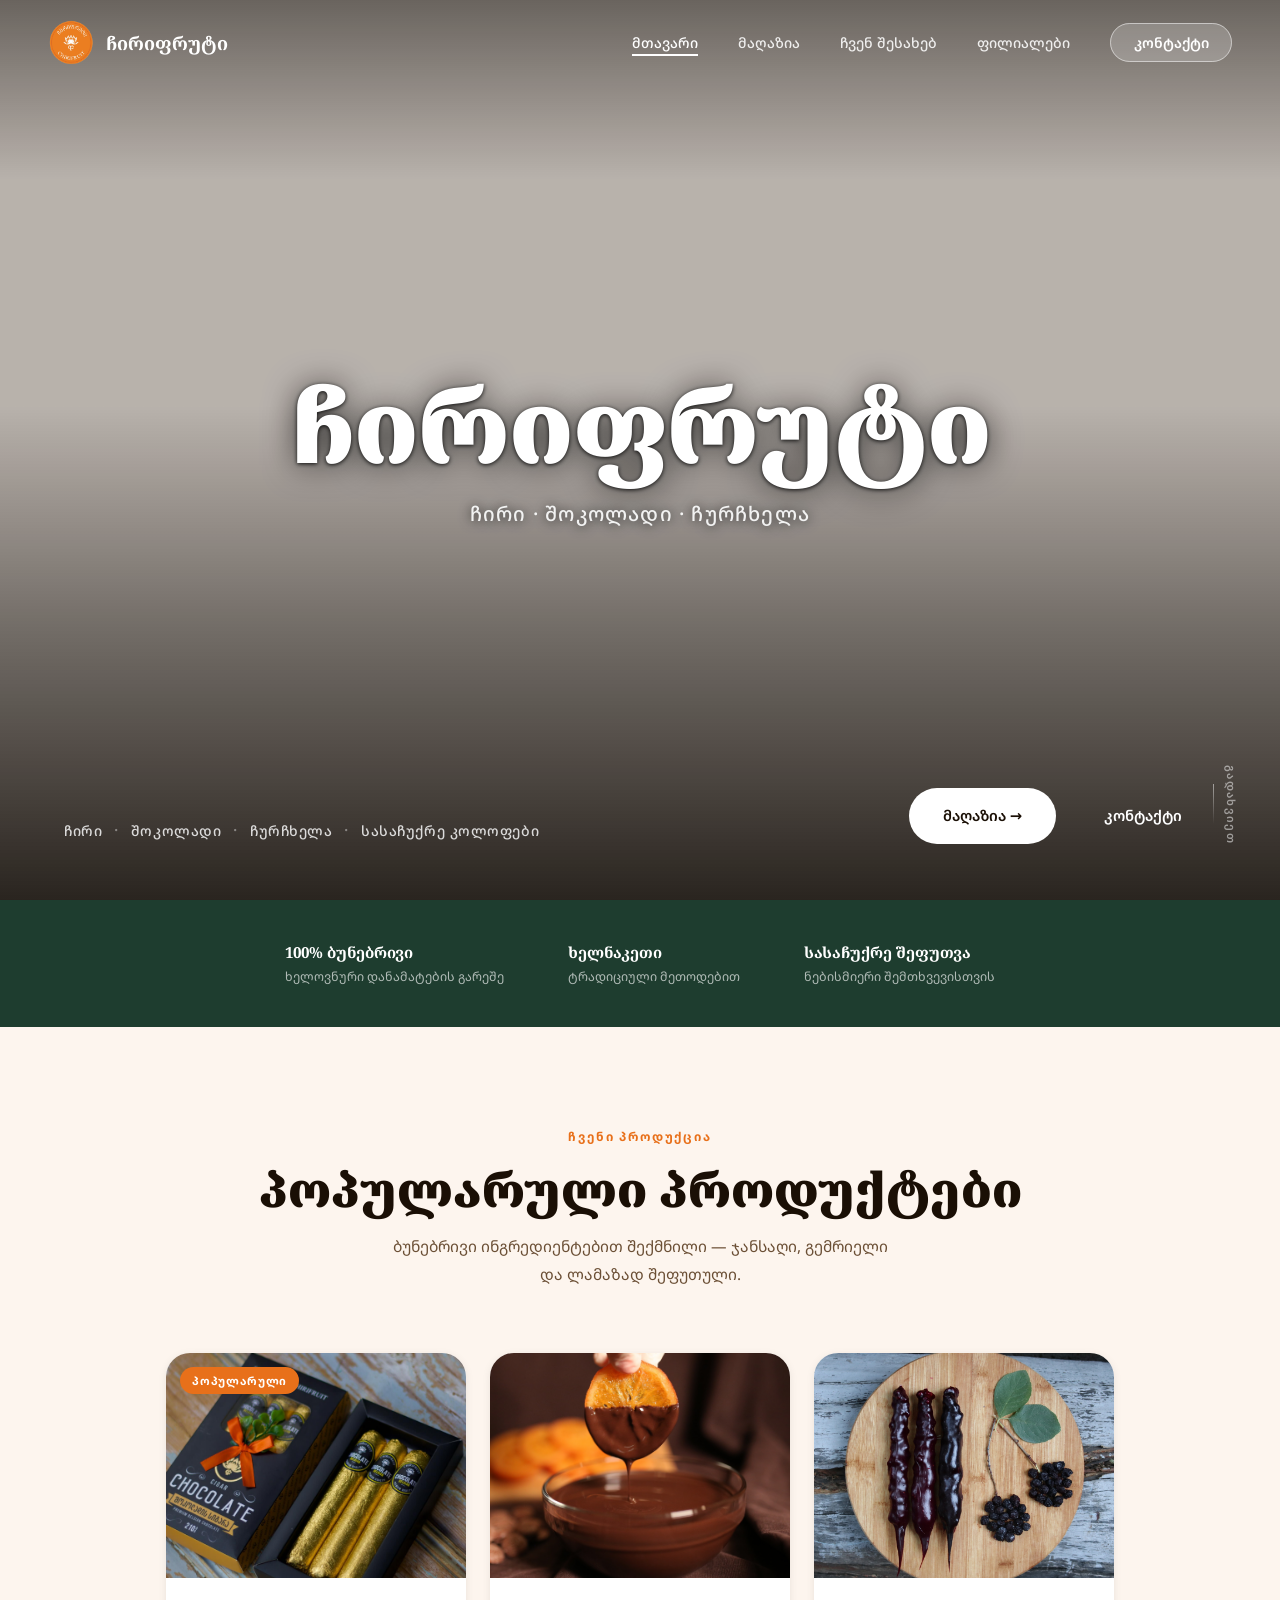
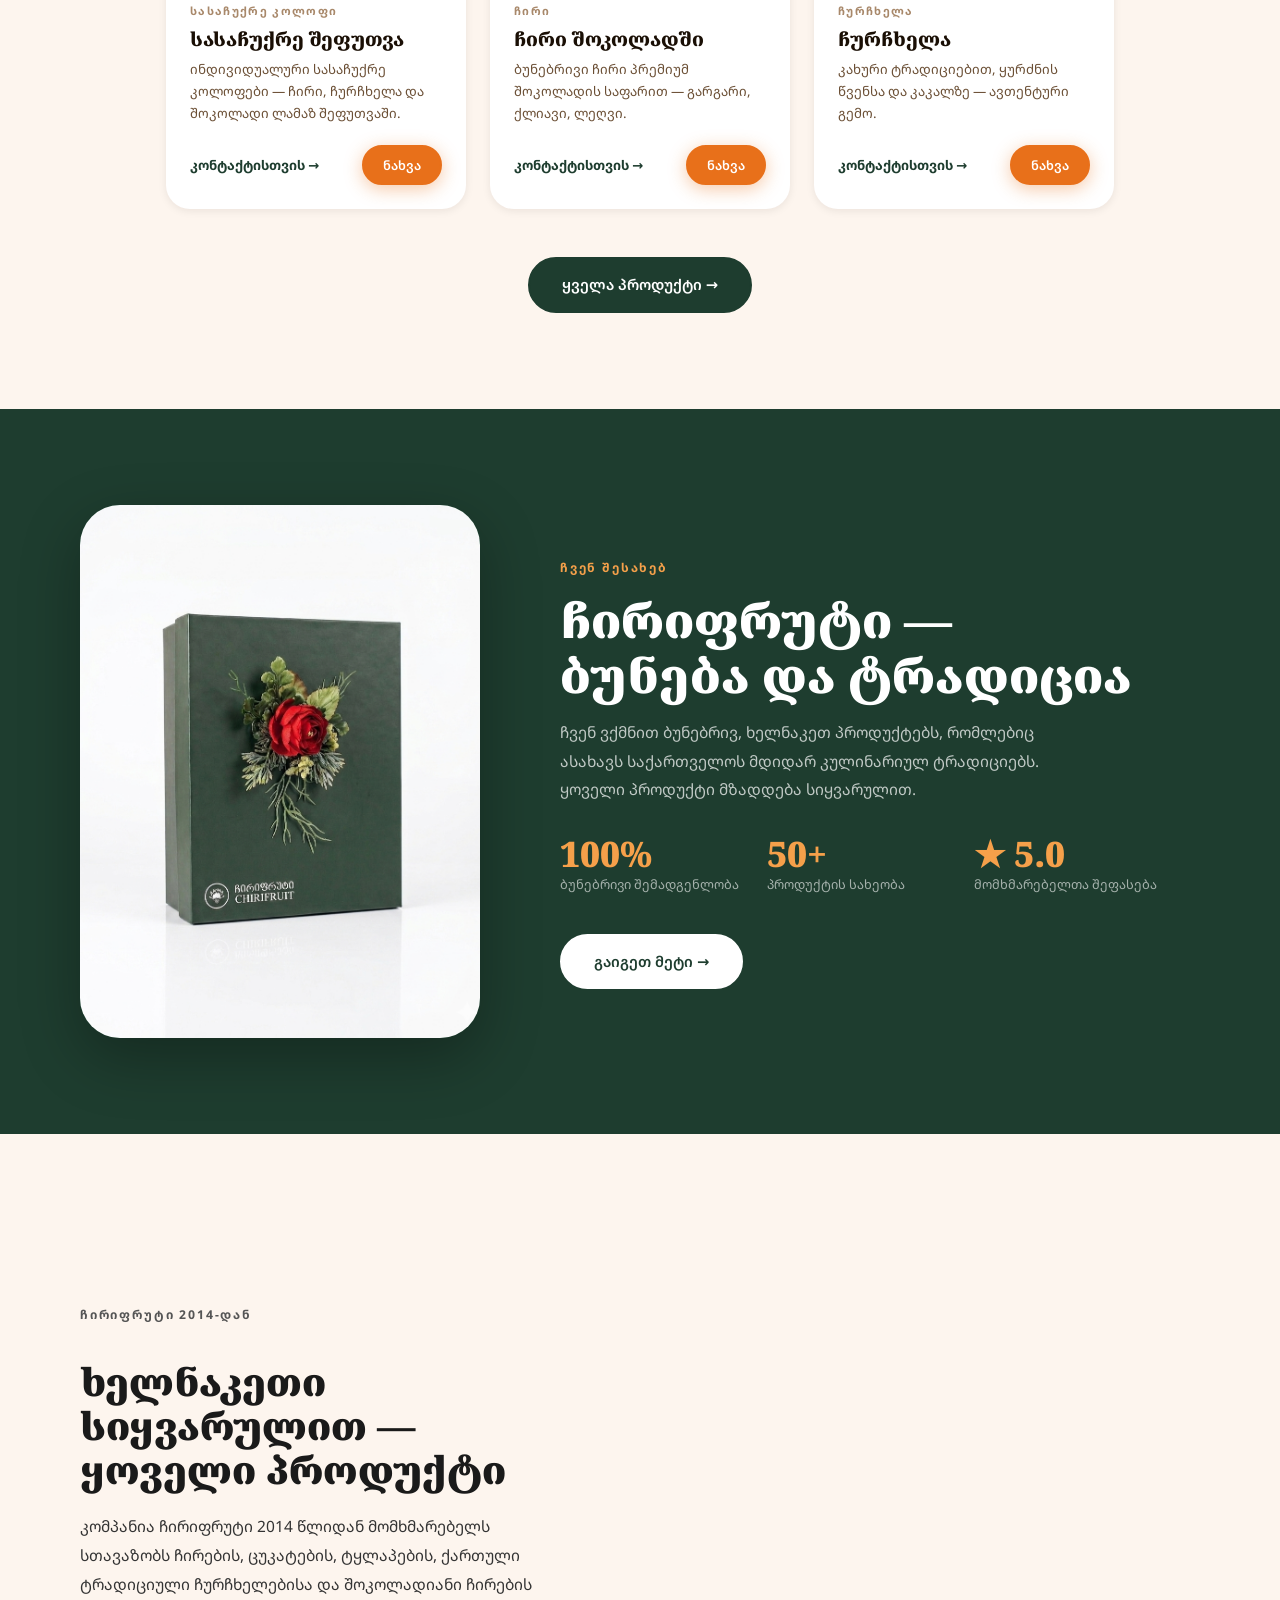
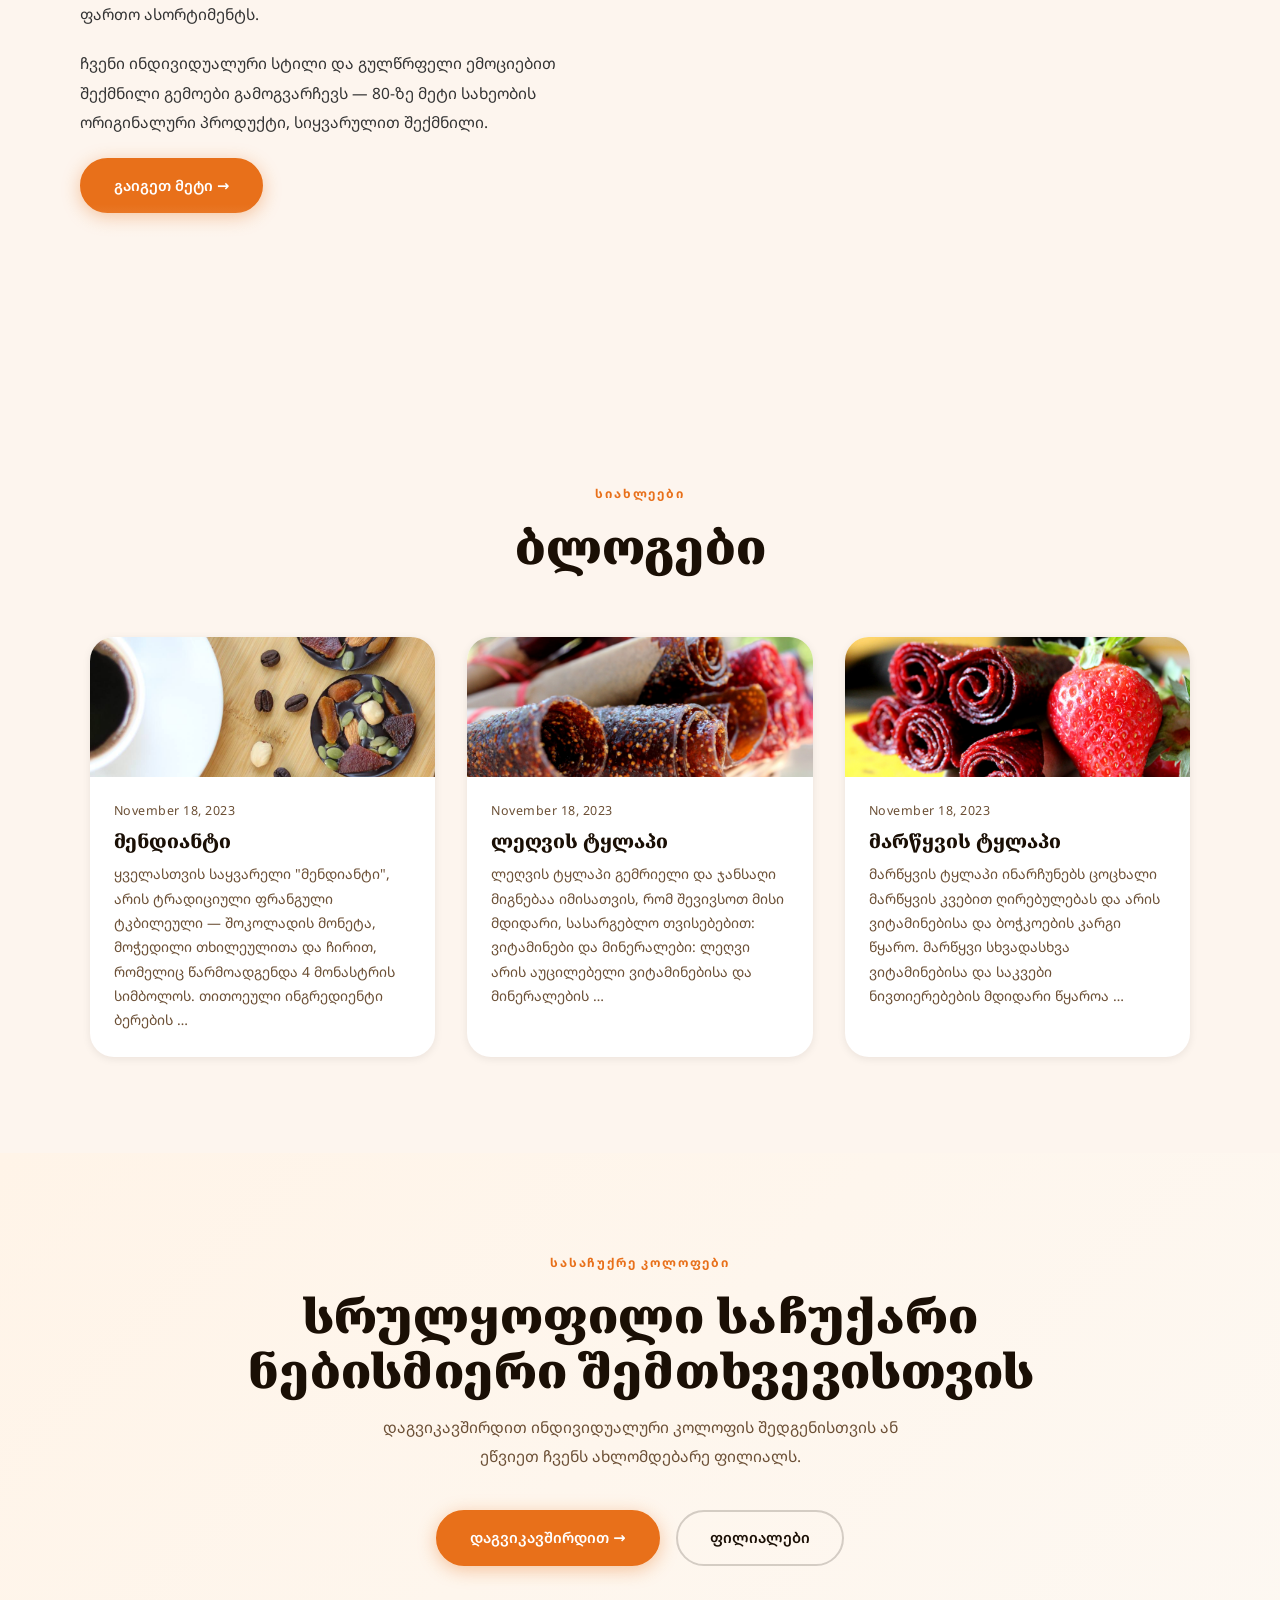
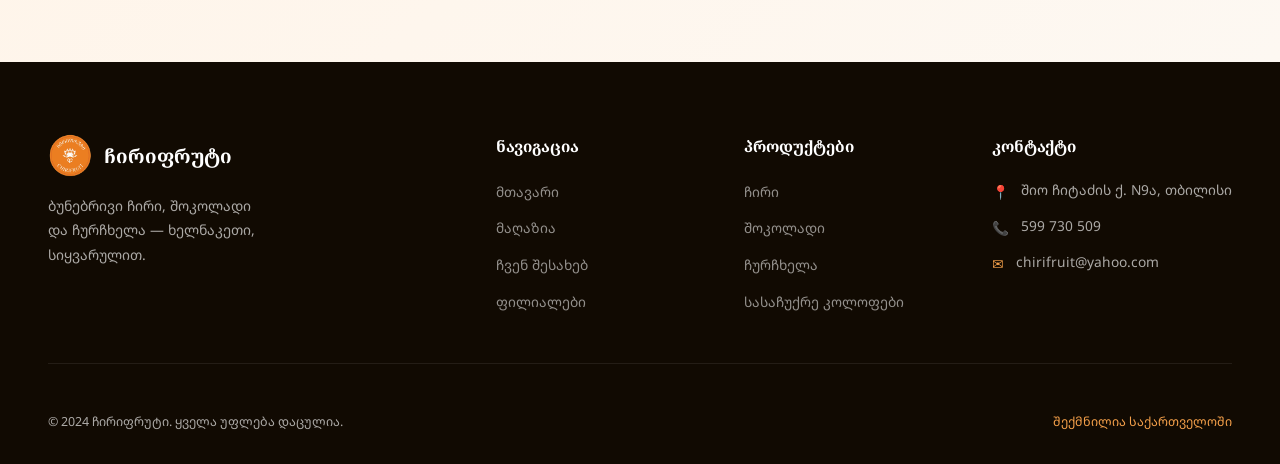
==== commit ad36f823: "Shop page: add all 21 Wolt products with real images + category filters - Replace placeholder produc" ====
--- a/index.html
+++ b/index.html
@@ -91,341 +91,58 @@
     </div>
   </div>
 
-  <!-- ALL PRODUCTS -->
+  <!-- FEATURED PRODUCTS -->
   <section class="section" style="background: var(--cream);">
     <div class="section-header">
       <span class="section-label">ჩვენი პროდუქცია</span>
-      <h2 class="section-title">ყველა პროდუქტი</h2>
+      <h2 class="section-title">პოპულარული პროდუქტები</h2>
       <p class="section-desc">ბუნებრივი ინგრედიენტებით შექმნილი — ჯანსაღი, გემრიელი და ლამაზად შეფუთული.</p>
     </div>
 
-    <!-- Category filter tabs -->
-    <div class="product-filters" style="display:flex;flex-wrap:wrap;gap:0.6rem;justify-content:center;margin-bottom:2.5rem;">
-      <button class="filter-btn filter-active" data-filter="all">ყველა</button>
-      <button class="filter-btn" data-filter="chiri">🍑 ჩირი</button>
-      <button class="filter-btn" data-filter="shokoladi">🍫 შოკოლადი</button>
-      <button class="filter-btn" data-filter="churchkhela">🕯️ ჩურჩხელა</button>
-      <button class="filter-btn" data-filter="assorti">🎁 ასორტი</button>
-    </div>
-
-    <div class="products-grid" id="products-grid">
-
-      <!-- ჩირი -->
-      <div class="product-card" data-category="chiri">
-        <div class="product-card-image product-card-icon" style="background:linear-gradient(135deg,#f5e6c8,#e8c97a);">
-          <span style="font-size:3rem;">🍑</span>
+    <div class="products-grid">
+
+      <div class="product-card" data-category="gift">
+        <div class="product-card-image">
+          <img src="563413916_18326458756232526_4026332581232175475_n.jpg" alt="სასაჩუქრე შეფუთვა">
+          <span class="product-card-badge">პოპულარული</span>
+        </div>
+        <div class="product-card-body">
+          <div class="product-card-category">სასაჩუქრე კოლოფი</div>
+          <h3 class="product-card-name">სასაჩუქრე შეფუთვა</h3>
+          <p class="product-card-desc">ინდივიდუალური სასაჩუქრე კოლოფები — ჩირი, ჩურჩხელა და შოკოლადი ლამაზ შეფუთვაში.</p>
+          <div class="product-card-footer">
+            <span class="product-card-link">კონტაქტისთვის →</span>
+            <a href="shop.html" class="btn btn-primary" style="padding:0.5rem 1.2rem; font-size:0.8rem;">ნახვა</a>
+          </div>
+        </div>
+      </div>
+
+      <div class="product-card" data-category="fruits">
+        <div class="product-card-image">
+          <img src="481238195_950425087202939_6978171533027666179_n.jpg" alt="ჩირი შოკოლადში">
         </div>
         <div class="product-card-body">
           <div class="product-card-category">ჩირი</div>
-          <h3 class="product-card-name">შერეული ტყლაპი</h3>
-          <p class="product-card-desc">Fruit Candy Roll · 200გრ</p>
+          <h3 class="product-card-name">ჩირი შოკოლადში</h3>
+          <p class="product-card-desc">ბუნებრივი ჩირი პრემიუმ შოკოლადის საფარით — გარგარი, ქლიავი, ლეღვი.</p>
           <div class="product-card-footer">
-            <span class="product-price">16 ₾</span>
-            <a href="https://wolt.com/en/geo/tbilisi/venue/chirifruit" target="_blank" rel="noopener" class="btn btn-primary" style="padding:0.5rem 1.2rem;font-size:0.8rem;">Wolt →</a>
-          </div>
-        </div>
-      </div>
-
-      <div class="product-card" data-category="chiri">
-        <div class="product-card-image product-card-icon" style="background:linear-gradient(135deg,#f5e6c8,#e8c97a);">
-          <span style="font-size:3rem;">🍇</span>
-        </div>
-        <div class="product-card-body">
-          <div class="product-card-category">ჩირი</div>
-          <h3 class="product-card-name">ჩირის ასორტი</h3>
-          <p class="product-card-desc">Dried Fruit Assort · 300გრ</p>
-          <div class="product-card-footer">
-            <span class="product-price">31 ₾</span>
-            <a href="https://wolt.com/en/geo/tbilisi/venue/chirifruit" target="_blank" rel="noopener" class="btn btn-primary" style="padding:0.5rem 1.2rem;font-size:0.8rem;">Wolt →</a>
-          </div>
-        </div>
-      </div>
-
-      <div class="product-card" data-category="chiri assorti">
-        <div class="product-card-image product-card-icon" style="background:linear-gradient(135deg,#fce4ec,#f48fb1);">
-          <span style="font-size:3rem;">🌸</span>
-          <span class="product-card-badge">პოპულარული</span>
-        </div>
-        <div class="product-card-body">
-          <div class="product-card-category">ასორტი</div>
-          <h3 class="product-card-name">ასორტი "საკურა"</h3>
-          <p class="product-card-desc">Assort "Sakura" · 500გრ</p>
-          <div class="product-card-footer">
-            <span class="product-price">53 ₾</span>
-            <a href="https://wolt.com/en/geo/tbilisi/venue/chirifruit" target="_blank" rel="noopener" class="btn btn-primary" style="padding:0.5rem 1.2rem;font-size:0.8rem;">Wolt →</a>
-          </div>
-        </div>
-      </div>
-
-      <div class="product-card" data-category="chiri assorti">
-        <div class="product-card-image product-card-icon" style="background:linear-gradient(135deg,#e8f5e9,#81c784);">
-          <span style="font-size:3rem;">🍃</span>
-        </div>
-        <div class="product-card-body">
-          <div class="product-card-category">ასორტი</div>
-          <h3 class="product-card-name">ჩირის ასორტი "ნექტარი"</h3>
-          <p class="product-card-desc">Dried Fruit Assort "Nectar" · 600გრ</p>
-          <div class="product-card-footer">
-            <span class="product-price">50 ₾</span>
-            <a href="https://wolt.com/en/geo/tbilisi/venue/chirifruit" target="_blank" rel="noopener" class="btn btn-primary" style="padding:0.5rem 1.2rem;font-size:0.8rem;">Wolt →</a>
-          </div>
-        </div>
-      </div>
-
-      <!-- შოკოლადი -->
-      <div class="product-card" data-category="shokoladi">
-        <div class="product-card-image product-card-icon" style="background:linear-gradient(135deg,#3e2723,#6d4c41);">
-          <span style="font-size:3rem;">🍫</span>
-        </div>
-        <div class="product-card-body">
-          <div class="product-card-category">შოკოლადი</div>
-          <h3 class="product-card-name">შოკოლადის მენდიანტი</h3>
-          <p class="product-card-desc">Dark Chocolate Mendiants · 200გრ</p>
-          <div class="product-card-footer">
-            <span class="product-price">25 ₾</span>
-            <a href="https://wolt.com/en/geo/tbilisi/venue/chirifruit" target="_blank" rel="noopener" class="btn btn-primary" style="padding:0.5rem 1.2rem;font-size:0.8rem;">Wolt →</a>
-          </div>
-        </div>
-      </div>
-
-      <div class="product-card" data-category="shokoladi">
-        <div class="product-card-image product-card-icon" style="background:linear-gradient(135deg,#fff3e0,#ffb74d);">
-          <span style="font-size:3rem;">🍊</span>
-        </div>
-        <div class="product-card-body">
-          <div class="product-card-category">შოკოლადი</div>
-          <h3 class="product-card-name">ფორთოხალი შოკოლადში</h3>
-          <p class="product-card-desc">Candied Orange in Chocolate · 200გრ</p>
-          <div class="product-card-footer">
-            <span class="product-price">18.50 ₾</span>
-            <a href="https://wolt.com/en/geo/tbilisi/venue/chirifruit" target="_blank" rel="noopener" class="btn btn-primary" style="padding:0.5rem 1.2rem;font-size:0.8rem;">Wolt →</a>
-          </div>
-        </div>
-      </div>
-
-      <div class="product-card" data-category="shokoladi assorti">
-        <div class="product-card-image product-card-icon" style="background:linear-gradient(135deg,#4a148c,#7b1fa2);">
-          <span style="font-size:3rem;">🎁</span>
-          <span class="product-card-badge">პოპულარული</span>
-        </div>
-        <div class="product-card-body">
-          <div class="product-card-category">შოკოლადის ასორტი</div>
-          <h3 class="product-card-name">შოკოლადის ასორტი "ილუ"</h3>
-          <p class="product-card-desc">Chocolate Assort "Ilu" · 570გრ</p>
-          <div class="product-card-footer">
-            <span class="product-price">56 ₾</span>
-            <a href="https://wolt.com/en/geo/tbilisi/venue/chirifruit" target="_blank" rel="noopener" class="btn btn-primary" style="padding:0.5rem 1.2rem;font-size:0.8rem;">Wolt →</a>
-          </div>
-        </div>
-      </div>
-
-      <div class="product-card" data-category="shokoladi assorti">
-        <div class="product-card-image product-card-icon" style="background:linear-gradient(135deg,#1a237e,#3949ab);">
-          <span style="font-size:3rem;">🐼</span>
-        </div>
-        <div class="product-card-body">
-          <div class="product-card-category">შოკოლადის ასორტი</div>
-          <h3 class="product-card-name">შოკოლადის ასორტი "მაო"</h3>
-          <p class="product-card-desc">Chocolate Assort "Mao" · 560გრ</p>
-          <div class="product-card-footer">
-            <span class="product-price">51 ₾</span>
-            <a href="https://wolt.com/en/geo/tbilisi/venue/chirifruit" target="_blank" rel="noopener" class="btn btn-primary" style="padding:0.5rem 1.2rem;font-size:0.8rem;">Wolt →</a>
-          </div>
-        </div>
-      </div>
-
-      <div class="product-card" data-category="shokoladi assorti">
-        <div class="product-card-image product-card-icon" style="background:linear-gradient(135deg,#33691e,#558b2f);">
-          <span style="font-size:3rem;">🌲</span>
-        </div>
-        <div class="product-card-body">
-          <div class="product-card-category">შოკოლადის ასორტი</div>
-          <h3 class="product-card-name">შოკოლადის ასორტი "ვუდი"</h3>
-          <p class="product-card-desc">Chocolate Assort "Woody" · 700გრ</p>
-          <div class="product-card-footer">
-            <span class="product-price">74 ₾</span>
-            <a href="https://wolt.com/en/geo/tbilisi/venue/chirifruit" target="_blank" rel="noopener" class="btn btn-primary" style="padding:0.5rem 1.2rem;font-size:0.8rem;">Wolt →</a>
-          </div>
-        </div>
-      </div>
-
-      <div class="product-card" data-category="shokoladi">
-        <div class="product-card-image product-card-icon" style="background:linear-gradient(135deg,#f3e5f5,#ce93d8);">
-          <span style="font-size:3rem;">🍬</span>
-        </div>
-        <div class="product-card-body">
-          <div class="product-card-category">შოკოლადი</div>
-          <h3 class="product-card-name">კარამელის ჩურჩხელა</h3>
-          <p class="product-card-desc">Caramel with Hazelnuts · 100გრ</p>
-          <div class="product-card-footer">
-            <span class="product-price">15.50 ₾</span>
-            <a href="https://wolt.com/en/geo/tbilisi/venue/chirifruit" target="_blank" rel="noopener" class="btn btn-primary" style="padding:0.5rem 1.2rem;font-size:0.8rem;">Wolt →</a>
-          </div>
-        </div>
-      </div>
-
-      <div class="product-card" data-category="shokoladi">
-        <div class="product-card-image product-card-icon" style="background:linear-gradient(135deg,#fbe9e7,#ff7043);">
-          <span style="font-size:3rem;">🥟</span>
-        </div>
-        <div class="product-card-body">
-          <div class="product-card-category">შოკოლადი</div>
-          <h3 class="product-card-name">შოკოლადის ხინკალი</h3>
-          <p class="product-card-desc">Chocolate Khinkali</p>
-          <div class="product-card-footer">
-            <span class="product-price">18 ₾</span>
-            <a href="https://wolt.com/en/geo/tbilisi/venue/chirifruit" target="_blank" rel="noopener" class="btn btn-primary" style="padding:0.5rem 1.2rem;font-size:0.8rem;">Wolt →</a>
-          </div>
-        </div>
-      </div>
-
-      <div class="product-card" data-category="shokoladi">
-        <div class="product-card-image product-card-icon" style="background:linear-gradient(135deg,#37474f,#546e7a);">
-          <span style="font-size:3rem;">🚬</span>
-        </div>
-        <div class="product-card-body">
-          <div class="product-card-category">შოკოლადი</div>
-          <h3 class="product-card-name">შოკოლადის სიგარა</h3>
-          <p class="product-card-desc">Chocolate Cigare</p>
-          <div class="product-card-footer">
-            <span class="product-price">35 ₾</span>
-            <a href="https://wolt.com/en/geo/tbilisi/venue/chirifruit" target="_blank" rel="noopener" class="btn btn-primary" style="padding:0.5rem 1.2rem;font-size:0.8rem;">Wolt →</a>
-          </div>
-        </div>
-      </div>
-
-      <div class="product-card" data-category="shokoladi assorti">
-        <div class="product-card-image product-card-icon" style="background:linear-gradient(135deg,#e8eaf6,#7986cb);">
-          <span style="font-size:3rem;">🎩</span>
-        </div>
-        <div class="product-card-body">
-          <div class="product-card-category">შოკოლადის ასორტი</div>
-          <h3 class="product-card-name">შოკოლადის ასორტი "პედრო"</h3>
-          <p class="product-card-desc">Chocolate Assort "Pedro" · 350გრ</p>
-          <div class="product-card-footer">
-            <span class="product-price">40 ₾</span>
-            <a href="https://wolt.com/en/geo/tbilisi/venue/chirifruit" target="_blank" rel="noopener" class="btn btn-primary" style="padding:0.5rem 1.2rem;font-size:0.8rem;">Wolt →</a>
-          </div>
-        </div>
-      </div>
-
-      <div class="product-card" data-category="shokoladi assorti">
-        <div class="product-card-image product-card-icon" style="background:linear-gradient(135deg,#e0f7fa,#4dd0e1);">
-          <span style="font-size:3rem;">🪀</span>
-        </div>
-        <div class="product-card-body">
-          <div class="product-card-category">შოკოლადის ასორტი</div>
-          <h3 class="product-card-name">შოკოლადის ასორტი "იოიო"</h3>
-          <p class="product-card-desc">Chocolate Assort "Ioio" · 350გრ</p>
-          <div class="product-card-footer">
-            <span class="product-price">42 ₾</span>
-            <a href="https://wolt.com/en/geo/tbilisi/venue/chirifruit" target="_blank" rel="noopener" class="btn btn-primary" style="padding:0.5rem 1.2rem;font-size:0.8rem;">Wolt →</a>
-          </div>
-        </div>
-      </div>
-
-      <div class="product-card" data-category="shokoladi">
-        <div class="product-card-image product-card-icon" style="background:linear-gradient(135deg,#b71c1c,#e53935);">
-          <span style="font-size:3rem;">🏛️</span>
-        </div>
-        <div class="product-card-body">
-          <div class="product-card-category">შოკოლადი</div>
-          <h3 class="product-card-name">შოკოლადის ფილა "თბილისი"</h3>
-          <p class="product-card-desc">Chocolate Bar "Tbilisi" · 90გრ</p>
-          <div class="product-card-footer">
-            <span class="product-price">13 ₾</span>
-            <a href="https://wolt.com/en/geo/tbilisi/venue/chirifruit" target="_blank" rel="noopener" class="btn btn-primary" style="padding:0.5rem 1.2rem;font-size:0.8rem;">Wolt →</a>
-          </div>
-        </div>
-      </div>
-
-      <div class="product-card" data-category="shokoladi">
-        <div class="product-card-image product-card-icon" style="background:linear-gradient(135deg,#ffebee,#ef9a9a);">
-          <span style="font-size:3rem;">🍫</span>
-        </div>
-        <div class="product-card-body">
-          <div class="product-card-category">შოკოლადი</div>
-          <h3 class="product-card-name">მენდიანტი წითელ ყუთში</h3>
-          <p class="product-card-desc">Mendiants in Red Box</p>
-          <div class="product-card-footer">
-            <span class="product-price">25 ₾</span>
-            <a href="https://wolt.com/en/geo/tbilisi/venue/chirifruit" target="_blank" rel="noopener" class="btn btn-primary" style="padding:0.5rem 1.2rem;font-size:0.8rem;">Wolt →</a>
-          </div>
-        </div>
-      </div>
-
-      <div class="product-card" data-category="shokoladi">
-        <div class="product-card-image product-card-icon" style="background:linear-gradient(135deg,#fff8e1,#ffd54f);">
-          <span style="font-size:3rem;">🥜</span>
-        </div>
-        <div class="product-card-body">
-          <div class="product-card-category">შოკოლადი</div>
-          <h3 class="product-card-name">ნიგვზის გოზინაყი</h3>
-          <p class="product-card-desc">Walnuts with Honey · 120გრ</p>
-          <div class="product-card-footer">
-            <span class="product-price">22 ₾</span>
-            <a href="https://wolt.com/en/geo/tbilisi/venue/chirifruit" target="_blank" rel="noopener" class="btn btn-primary" style="padding:0.5rem 1.2rem;font-size:0.8rem;">Wolt →</a>
-          </div>
-        </div>
-      </div>
-
-      <div class="product-card" data-category="assorti">
-        <div class="product-card-image product-card-icon" style="background:linear-gradient(135deg,#3e2723,#bf360c);">
-          <span style="font-size:3rem;">🎄</span>
-        </div>
-        <div class="product-card-body">
-          <div class="product-card-category">ასორტი</div>
-          <h3 class="product-card-name">ასორტი "კალანდა"</h3>
-          <p class="product-card-desc">Assort "Kalanda"</p>
-          <div class="product-card-footer">
-            <span class="product-price">55 ₾</span>
-            <a href="https://wolt.com/en/geo/tbilisi/venue/chirifruit" target="_blank" rel="noopener" class="btn btn-primary" style="padding:0.5rem 1.2rem;font-size:0.8rem;">Wolt →</a>
-          </div>
-        </div>
-      </div>
-
-      <div class="product-card" data-category="shokoladi">
-        <div class="product-card-image product-card-icon" style="background:linear-gradient(135deg,#ffd700,#c8960c);">
-          <span style="font-size:3rem;">✨</span>
-        </div>
-        <div class="product-card-body">
-          <div class="product-card-category">შოკოლადი</div>
-          <h3 class="product-card-name">დუბაის შოკოლადი</h3>
-          <p class="product-card-desc">Dubai Chocolate · 130გრ</p>
-          <div class="product-card-footer">
-            <span class="product-price">28 ₾</span>
-            <a href="https://wolt.com/en/geo/tbilisi/venue/chirifruit" target="_blank" rel="noopener" class="btn btn-primary btn-soldout" style="padding:0.5rem 1.2rem;font-size:0.8rem;opacity:0.6;pointer-events:none;">გაყიდულია</a>
-          </div>
-        </div>
-      </div>
-
-      <div class="product-card" data-category="assorti">
-        <div class="product-card-image product-card-icon" style="background:linear-gradient(135deg,#880e4f,#c2185b);">
-          <span style="font-size:3rem;">🍷</span>
-        </div>
-        <div class="product-card-body">
-          <div class="product-card-category">ასორტი</div>
-          <h3 class="product-card-name">გლინტვეინის ნაკრები</h3>
-          <p class="product-card-desc">Mulled Wine Assort</p>
-          <div class="product-card-footer">
-            <span class="product-price">22 ₾</span>
-            <a href="https://wolt.com/en/geo/tbilisi/venue/chirifruit" target="_blank" rel="noopener" class="btn btn-primary btn-soldout" style="padding:0.5rem 1.2rem;font-size:0.8rem;opacity:0.6;pointer-events:none;">გაყიდულია</a>
-          </div>
-        </div>
-      </div>
-
-      <!-- ჩურჩხელა -->
+            <span class="product-card-link">კონტაქტისთვის →</span>
+            <a href="shop.html" class="btn btn-primary" style="padding:0.5rem 1.2rem; font-size:0.8rem;">ნახვა</a>
+          </div>
+        </div>
+      </div>
+
       <div class="product-card" data-category="churchkhela">
-        <div class="product-card-image product-card-icon" style="background:linear-gradient(135deg,#4e342e,#795548);">
-          <span style="font-size:3rem;">🕯️</span>
+        <div class="product-card-image">
+          <img src="481454890_953387356906712_3322456929313087791_n.jpg" alt="ჩურჩხელა">
         </div>
         <div class="product-card-body">
           <div class="product-card-category">ჩურჩხელა</div>
-          <h3 class="product-card-name">შოკოლადის ჩურჩხელა</h3>
-          <p class="product-card-desc">Chocolate Churchkhela · 100გრ</p>
+          <h3 class="product-card-name">ჩურჩხელა</h3>
+          <p class="product-card-desc">კახური ტრადიციებით, ყურძნის წვენსა და კაკალზე — ავთენტური გემო.</p>
           <div class="product-card-footer">
-            <span class="product-price">15.50 ₾</span>
-            <a href="https://wolt.com/en/geo/tbilisi/venue/chirifruit" target="_blank" rel="noopener" class="btn btn-primary" style="padding:0.5rem 1.2rem;font-size:0.8rem;">Wolt →</a>
+            <span class="product-card-link">კონტაქტისთვის →</span>
+            <a href="shop.html" class="btn btn-primary" style="padding:0.5rem 1.2rem; font-size:0.8rem;">ნახვა</a>
           </div>
         </div>
       </div>
@@ -433,7 +150,7 @@
     </div>
 
     <div class="products-cta">
-      <a href="https://wolt.com/en/geo/tbilisi/venue/chirifruit" target="_blank" rel="noopener" class="btn btn-green">შეკვეთა Wolt-ზე →</a>
+      <a href="shop.html" class="btn btn-green">ყველა პროდუქტი →</a>
     </div>
   </section>
 
@@ -649,27 +366,6 @@
       }, { passive: true });
     })();
   </script>
-  <script>
-    // Product category filter
-    (function () {
-      const btns  = document.querySelectorAll('.filter-btn');
-      const cards = document.querySelectorAll('#products-grid .product-card');
-      btns.forEach(btn => {
-        btn.addEventListener('click', function () {
-          btns.forEach(b => b.classList.remove('filter-active'));
-          this.classList.add('filter-active');
-          const filter = this.dataset.filter;
-          cards.forEach(card => {
-            if (filter === 'all' || card.dataset.category.split(' ').includes(filter)) {
-              card.classList.remove('hidden');
-            } else {
-              card.classList.add('hidden');
-            }
-          });
-        });
-      });
-    })();
-  </script>
 </body>
 </html>
 
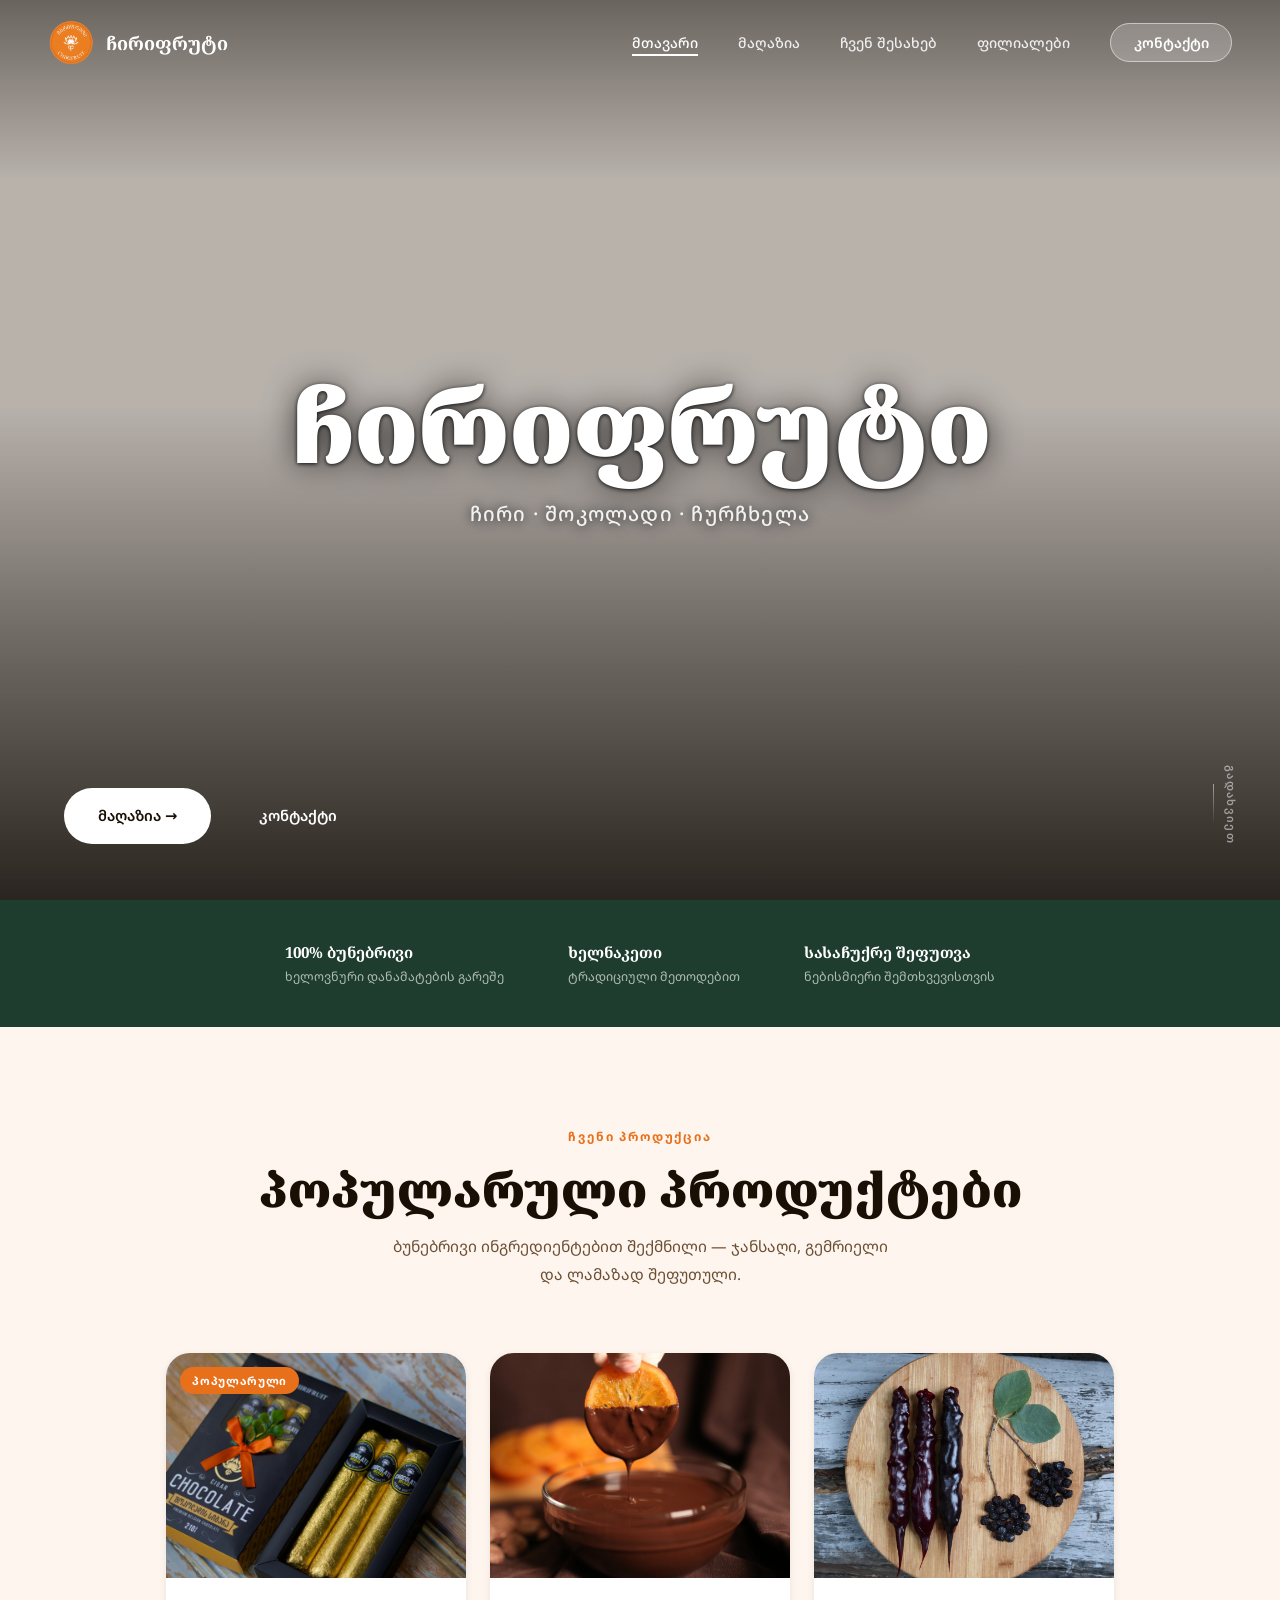
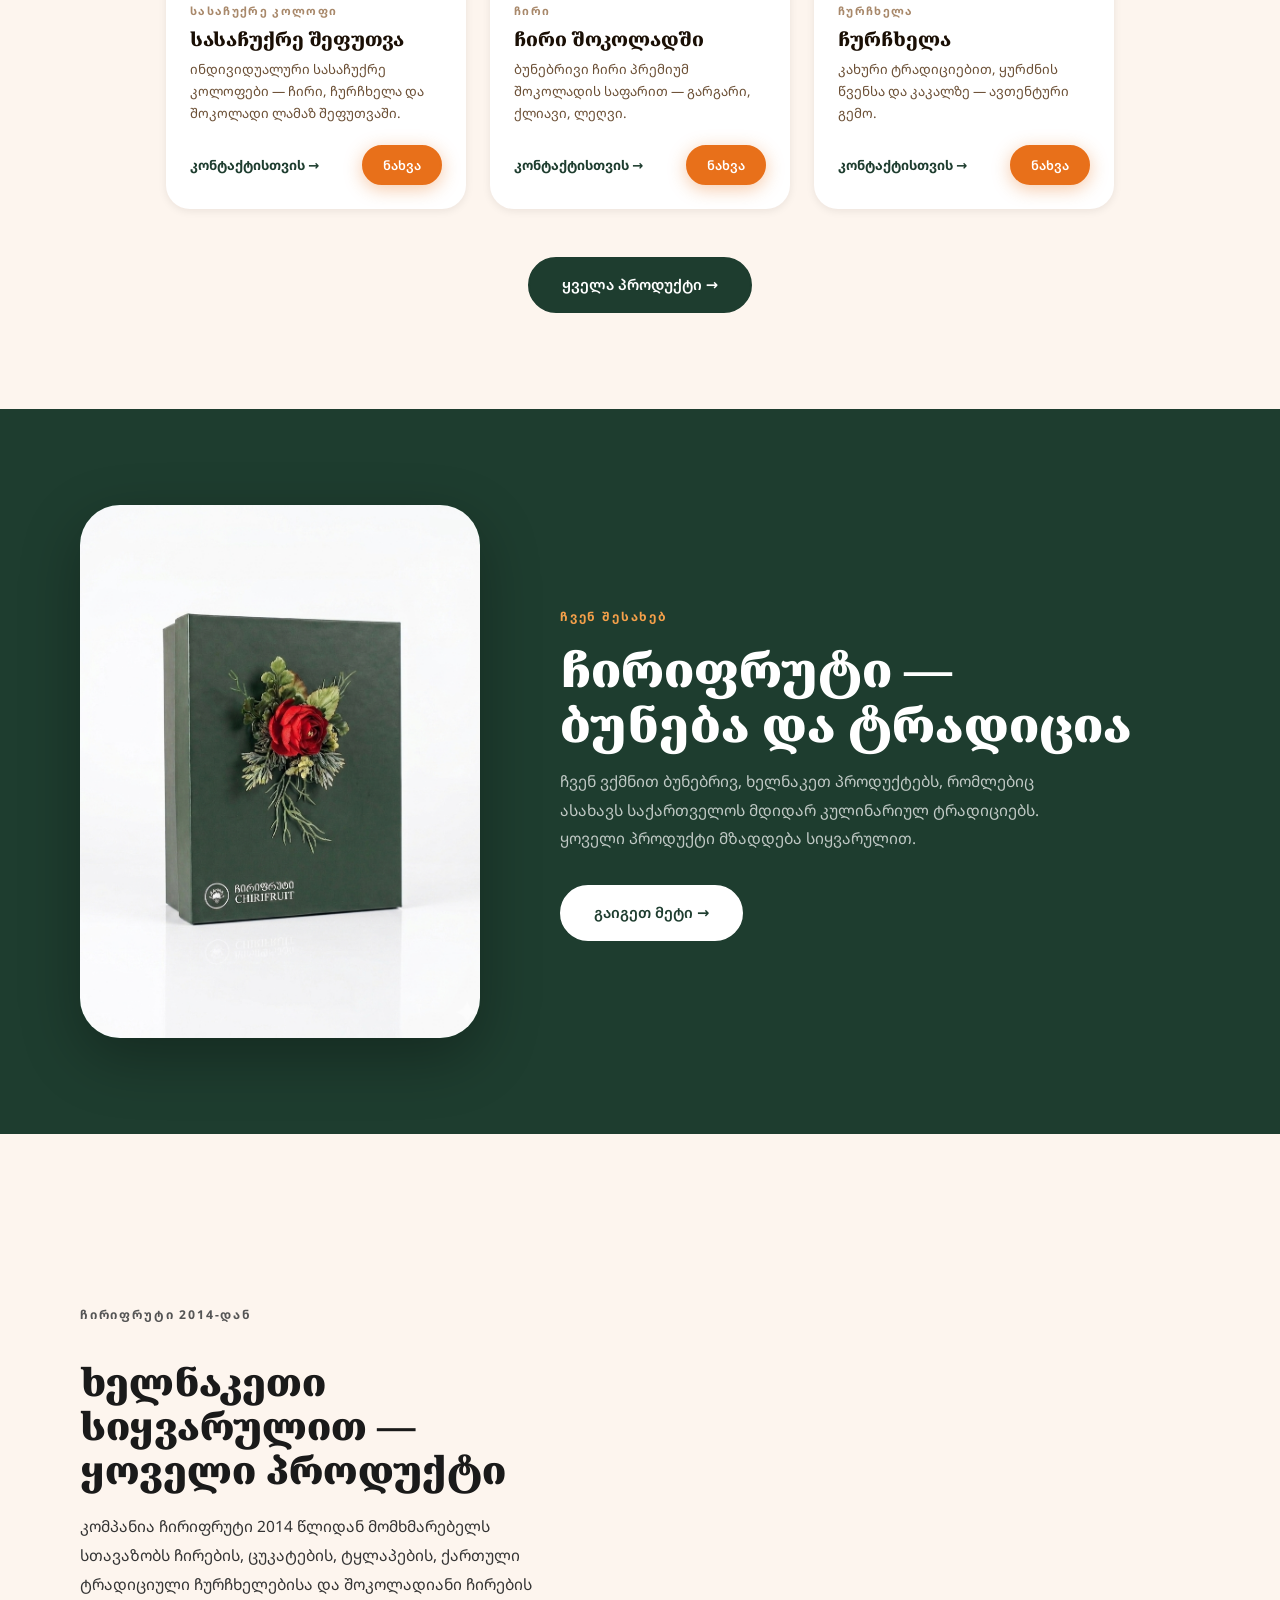
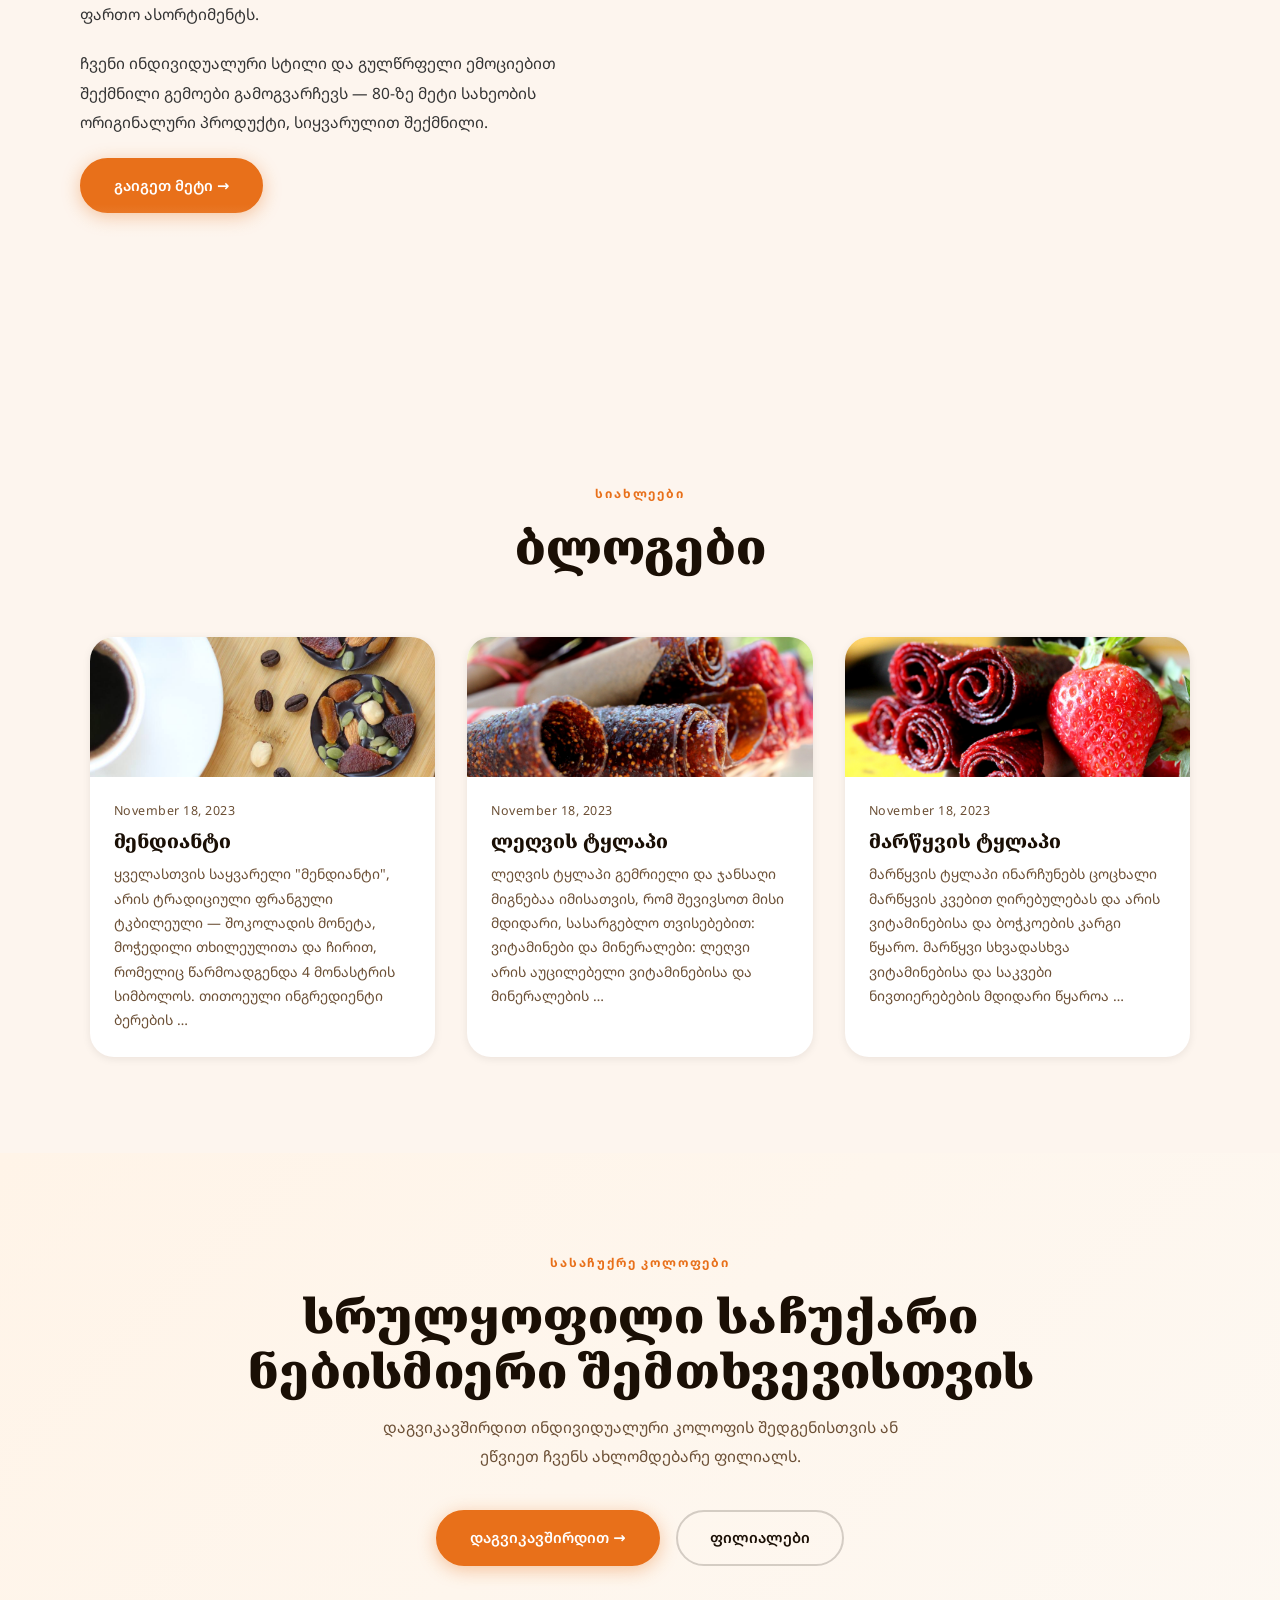
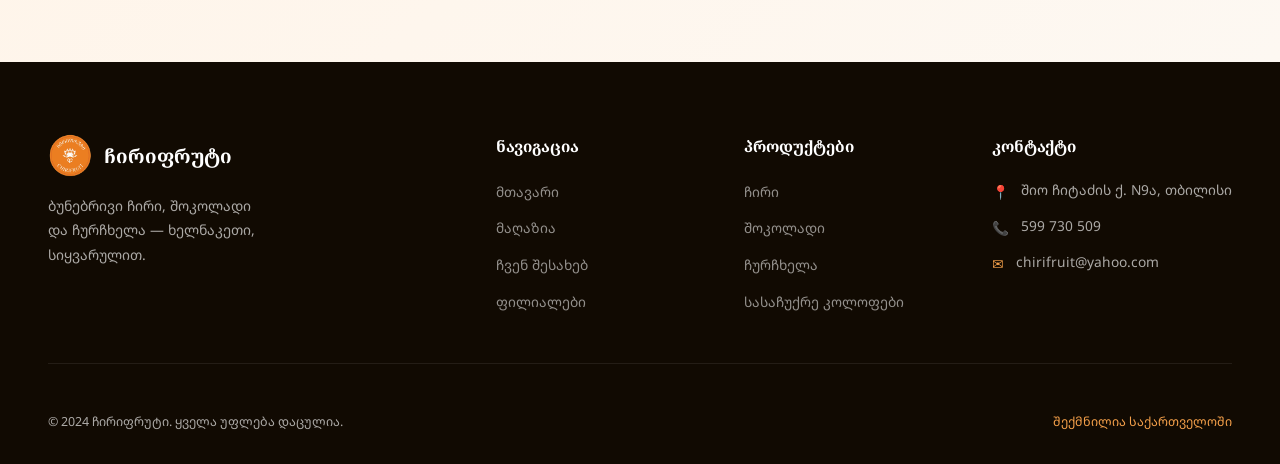
==== commit 15188f12: "Remove hero tags strip and stats sections from index and about pages Co-Authored-By: Claude Sonnet 4" ====
--- a/index.html
+++ b/index.html
@@ -48,15 +48,6 @@
     </div>
 
     <div class="hero-film-bottom">
-      <div class="hero-film-tags">
-        <span>ჩირი</span>
-        <span class="hero-sep">·</span>
-        <span>შოკოლადი</span>
-        <span class="hero-sep">·</span>
-        <span>ჩურჩხელა</span>
-        <span class="hero-sep">·</span>
-        <span>სასაჩუქრე კოლოფები</span>
-      </div>
       <div class="hero-film-actions">
         <a href="shop.html" class="btn btn-film-primary">მაღაზია →</a>
         <a href="contact.html" class="btn btn-film-outline">კონტაქტი</a>
@@ -169,20 +160,6 @@
         ასახავს საქართველოს მდიდარ კულინარიულ ტრადიციებს.
         ყოველი პროდუქტი მზადდება სიყვარულით.
       </p>
-      <div class="about-stats">
-        <div>
-          <div class="about-stat-num">100%</div>
-          <div class="about-stat-label">ბუნებრივი შემადგენლობა</div>
-        </div>
-        <div>
-          <div class="about-stat-num">50+</div>
-          <div class="about-stat-label">პროდუქტის სახეობა</div>
-        </div>
-        <div>
-          <div class="about-stat-num">★ 5.0</div>
-          <div class="about-stat-label">მომხმარებელთა შეფასება</div>
-        </div>
-      </div>
       <a href="about.html" class="btn btn-white">გაიგეთ მეტი →</a>
     </div>
   </div>
--- a/styles.css
+++ b/styles.css
@@ -451,6 +451,20 @@
 .wolt-banner-sub { font-size: 0.9rem; color: rgba(255,255,255,0.8); }
 .wolt-banner-btn { display: inline-flex; align-items: center; padding: 0.9rem 2.2rem; background: #fff; color: #009de0; font-family: var(--font-sans); font-size: 1rem; font-weight: 800; border-radius: var(--radius-round); white-space: nowrap; transition: transform var(--transition), box-shadow var(--transition); }
 .wolt-banner-btn:hover { transform: translateY(-2px); box-shadow: 0 8px 24px rgba(0,0,0,0.2); }
+.wolt-delivery-info {
+  max-width: 1100px; margin: 2rem auto 0;
+  display: flex; flex-wrap: wrap; gap: 1.2rem;
+  padding-top: 1.5rem;
+  border-top: 1px solid rgba(255,255,255,0.2);
+}
+.wolt-delivery-item {
+  display: flex; align-items: center; gap: 0.75rem;
+  background: rgba(255,255,255,0.12); border-radius: 0.75rem;
+  padding: 0.75rem 1.1rem; flex: 1; min-width: 180px;
+}
+.wolt-delivery-icon { font-size: 1.4rem; flex-shrink: 0; }
+.wolt-delivery-label { font-size: 0.72rem; font-weight: 700; text-transform: uppercase; letter-spacing: 0.1em; color: rgba(255,255,255,0.65); margin-bottom: 0.15rem; }
+.wolt-delivery-value { font-size: 0.92rem; font-weight: 700; color: #fff; }
 .wolt-product-card { text-decoration: none; color: inherit; display: flex; flex-direction: column; cursor: pointer; }
 .wolt-product-card:hover { transform: translateY(-6px); box-shadow: var(--shadow-md); }
 .wolt-price { font-family: var(--font-serif); font-size: 1.3rem; font-weight: 900; color: var(--green); }
@@ -527,6 +541,37 @@
   border-radius: 50%;
 }
 .page-header .section-title { font-size: clamp(2.5rem,5vw,4rem); }
+/* shared text styles for all image-background page headers */
+.shop-header-bg,
+.about-header-bg,
+.branch-header-bg {
+  color: #fff;
+}
+.shop-header-bg   { background: linear-gradient(to bottom,rgba(0,0,0,0.72)0%,rgba(0,0,0,0.60)100%), url('ch.jpg')  center center/cover no-repeat; }
+.about-header-bg  { background: linear-gradient(to bottom,rgba(0,0,0,0.72)0%,rgba(0,0,0,0.60)100%), url('ch1.jpg') center center/cover no-repeat; }
+.branch-header-bg { background: linear-gradient(to bottom,rgba(0,0,0,0.72)0%,rgba(0,0,0,0.60)100%), url('ch3.jpg') center center/cover no-repeat; }
+
+.shop-header-bg .section-label,
+.about-header-bg .section-label,
+.branch-header-bg .section-label {
+  color: var(--orange);
+  text-shadow: 0 1px 8px rgba(0,0,0,0.9);
+}
+.shop-header-bg .section-title,
+.about-header-bg .section-title,
+.branch-header-bg .section-title {
+  color: var(--orange);
+  text-shadow: 0 2px 16px rgba(0,0,0,0.9), 0 1px 4px rgba(0,0,0,0.8);
+}
+.shop-header-bg .section-desc,
+.about-header-bg .section-desc,
+.branch-header-bg .section-desc {
+  color: rgba(255,255,255,0.95);
+  text-shadow: 0 1px 8px rgba(0,0,0,0.8);
+}
+.shop-header-bg::before,
+.about-header-bg::before,
+.branch-header-bg::before { display: none; }
 .page-header .section-desc { margin-top: 1rem; }
 
 /* ── SHOP FILTERS ── */
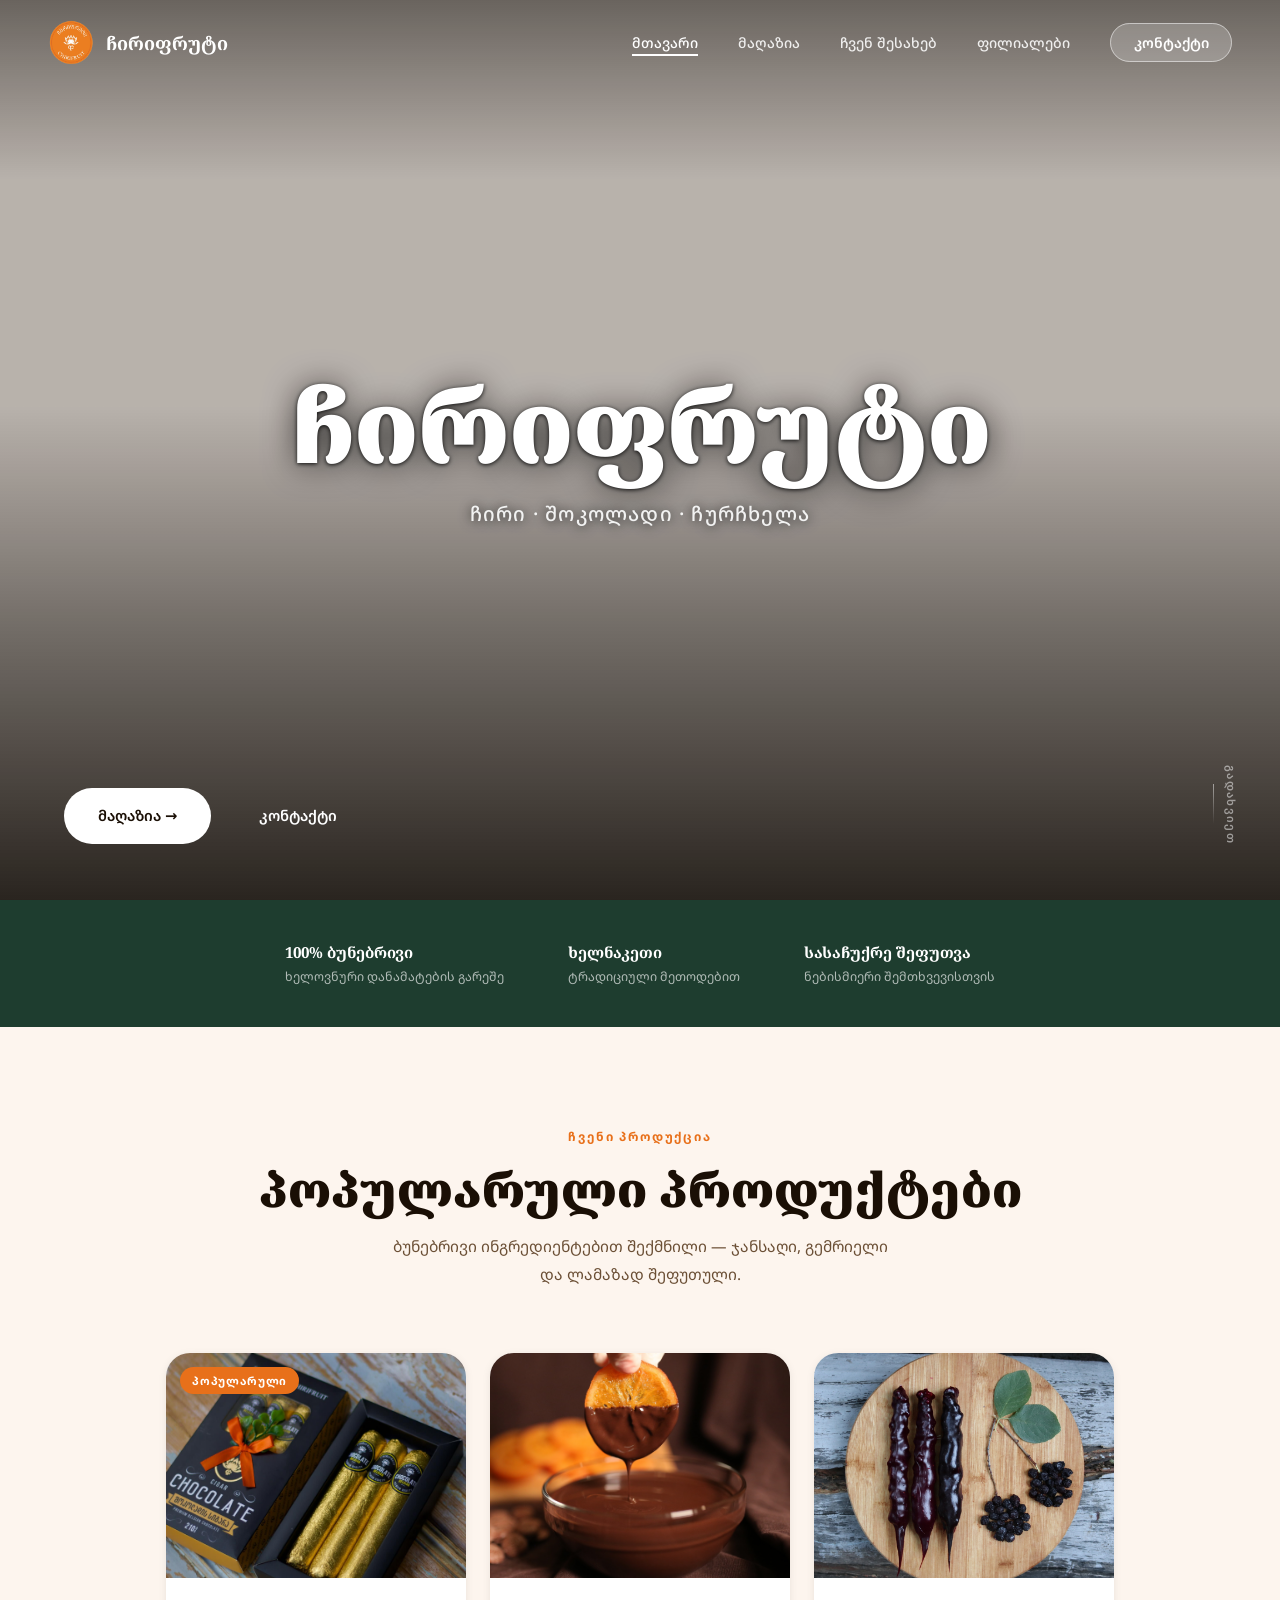
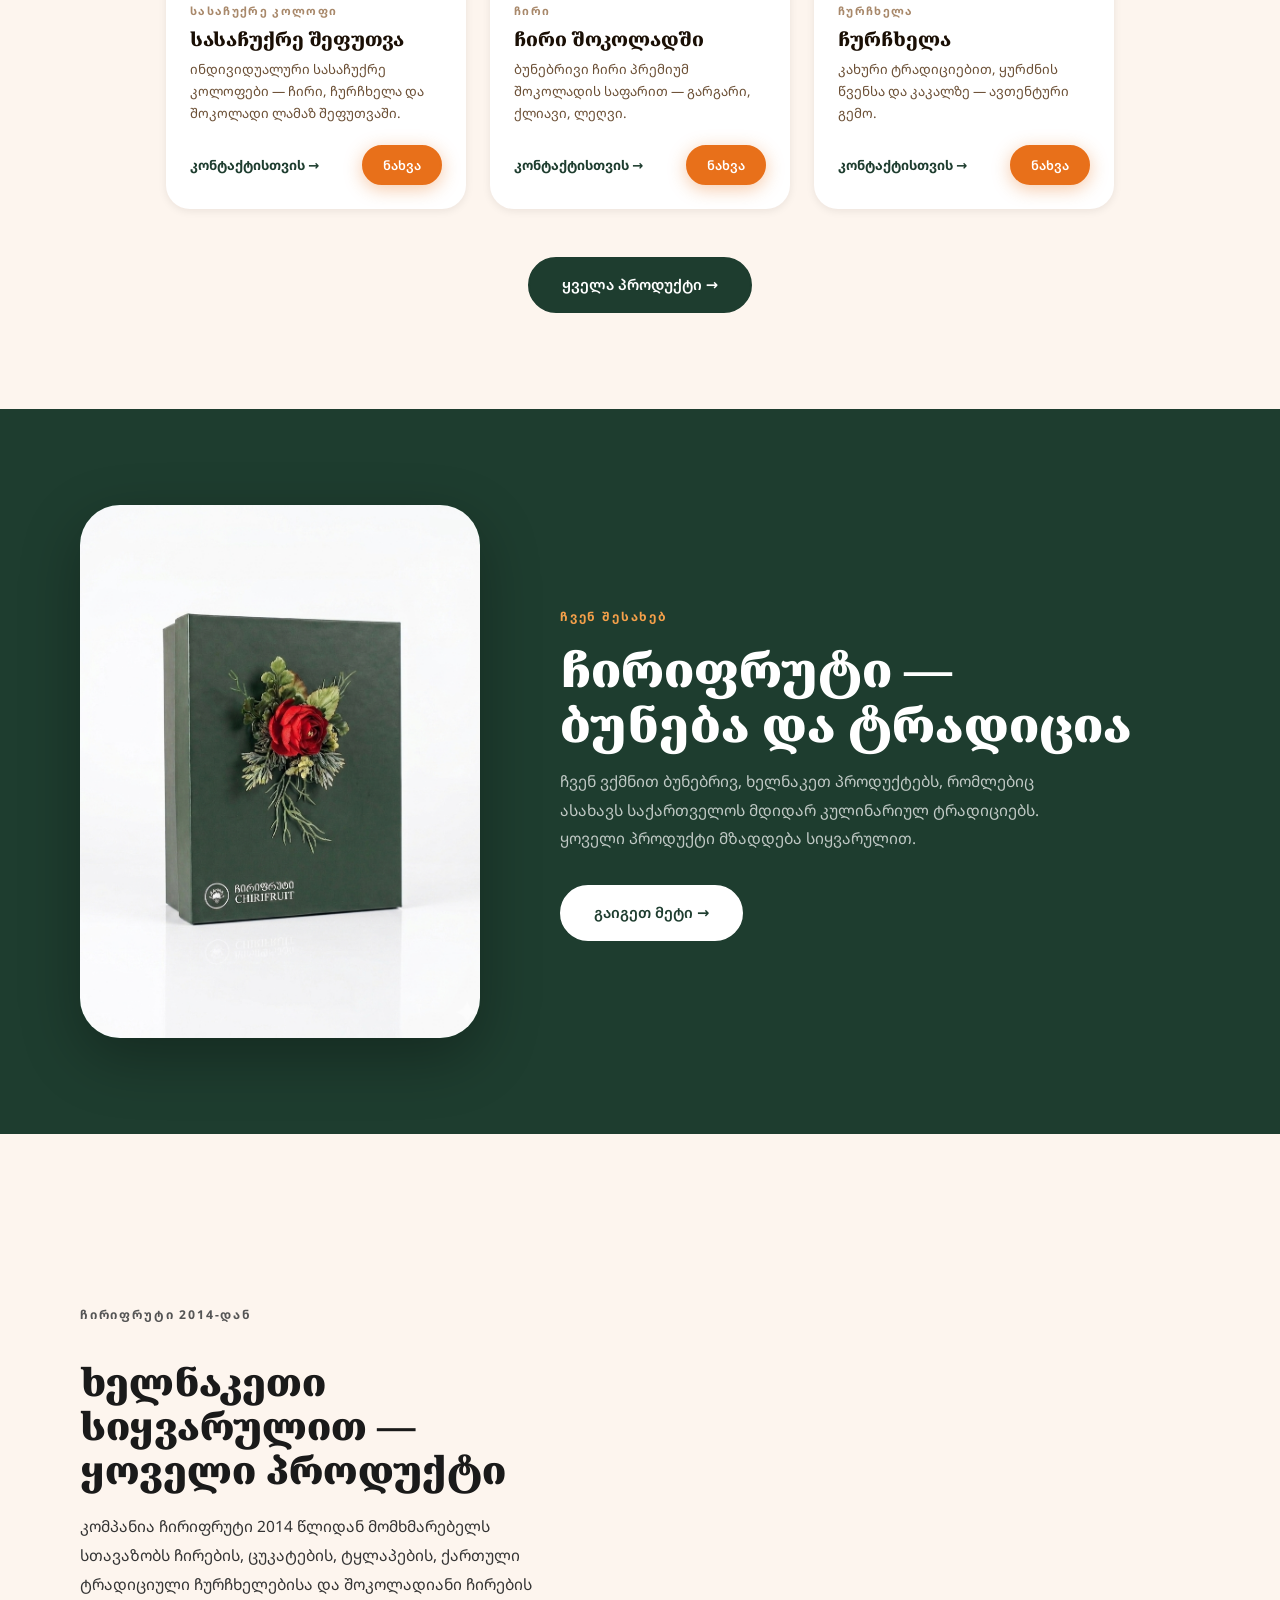
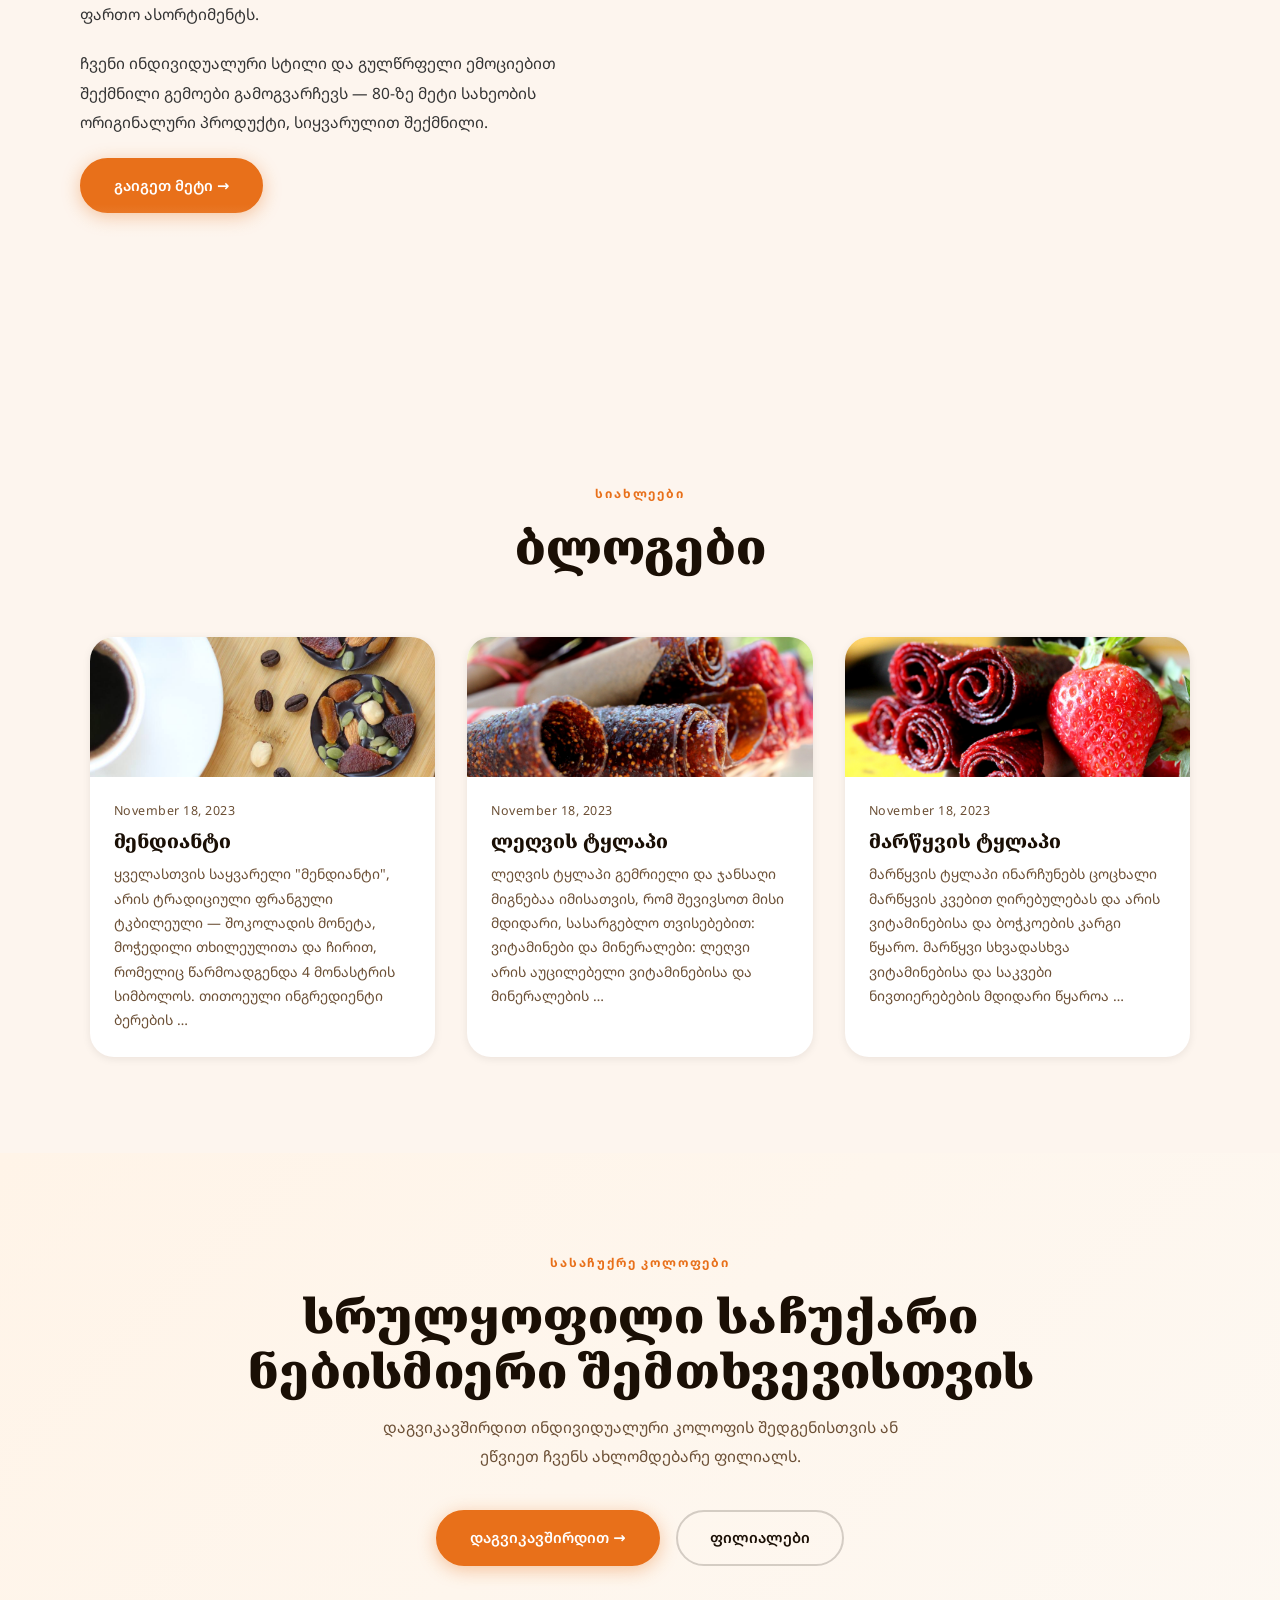
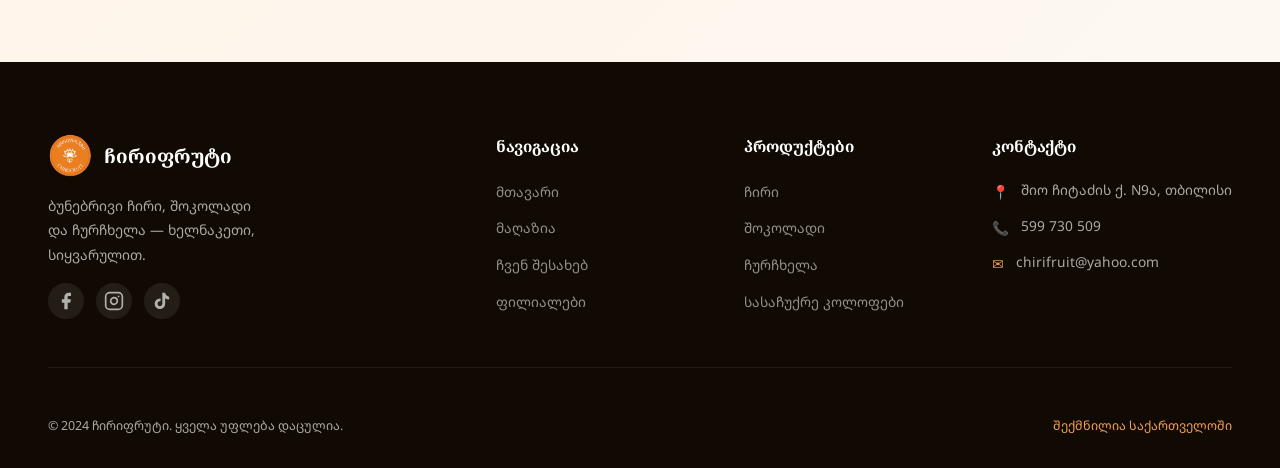
==== commit b1c48ca8: "Add Facebook, Instagram, TikTok social links to footer on all pages Co-Authored-By: Claude Sonnet 4." ====
--- a/index.html
+++ b/index.html
@@ -257,6 +257,17 @@
             <span class="footer-logo-text">ჩირიფრუტი</span>
           </div>
           <p class="footer-tagline">ბუნებრივი ჩირი, შოკოლადი და ჩურჩხელა — ხელნაკეთი, სიყვარულით.</p>
+          <div class="footer-socials">
+            <a href="https://www.facebook.com/chirifruit" target="_blank" rel="noopener" class="footer-social-link" aria-label="Facebook">
+              <svg xmlns="http://www.w3.org/2000/svg" width="20" height="20" viewBox="0 0 24 24" fill="currentColor"><path d="M18 2h-3a5 5 0 0 0-5 5v3H7v4h3v8h4v-8h3l1-4h-4V7a1 1 0 0 1 1-1h3z"/></svg>
+            </a>
+            <a href="https://www.instagram.com/chirifruit_/" target="_blank" rel="noopener" class="footer-social-link" aria-label="Instagram">
+              <svg xmlns="http://www.w3.org/2000/svg" width="20" height="20" viewBox="0 0 24 24" fill="none" stroke="currentColor" stroke-width="2" stroke-linecap="round" stroke-linejoin="round"><rect x="2" y="2" width="20" height="20" rx="5" ry="5"/><path d="M16 11.37A4 4 0 1 1 12.63 8 4 4 0 0 1 16 11.37z"/><line x1="17.5" y1="6.5" x2="17.51" y2="6.5"/></svg>
+            </a>
+            <a href="https://www.tiktok.com/@chirifruit" target="_blank" rel="noopener" class="footer-social-link" aria-label="TikTok">
+              <svg xmlns="http://www.w3.org/2000/svg" width="20" height="20" viewBox="0 0 24 24" fill="currentColor"><path d="M19.59 6.69a4.83 4.83 0 0 1-3.77-4.25V2h-3.45v13.67a2.89 2.89 0 0 1-2.88 2.5 2.89 2.89 0 0 1-2.89-2.89 2.89 2.89 0 0 1 2.89-2.89c.28 0 .54.04.79.1V9.01a6.33 6.33 0 0 0-.79-.05 6.34 6.34 0 0 0-6.34 6.34 6.34 6.34 0 0 0 6.34 6.34 6.34 6.34 0 0 0 6.33-6.34V8.69a8.18 8.18 0 0 0 4.78 1.52V6.76a4.85 4.85 0 0 1-1.01-.07z"/></svg>
+            </a>
+          </div>
         </div>
         <div>
           <div class="footer-col-title">ნავიგაცია</div>
--- a/styles.css
+++ b/styles.css
@@ -520,6 +520,15 @@
 .footer-logo img { width: 44px; height: 44px; object-fit: contain; }
 .footer-logo-text { font-family: var(--font-serif); font-size: 1.2rem; font-weight: 700; color: var(--white); }
 .footer-tagline { font-size: 0.87rem; line-height: 1.75; max-width: 220px; }
+.footer-socials { display: flex; gap: 0.75rem; margin-top: 1rem; }
+.footer-social-link {
+  display: flex; align-items: center; justify-content: center;
+  width: 36px; height: 36px; border-radius: 50%;
+  background: rgba(255,255,255,0.08);
+  color: rgba(255,255,255,0.65);
+  transition: var(--transition);
+}
+.footer-social-link:hover { background: var(--orange); color: #fff; transform: translateY(-2px); }
 .footer-col-title { font-family: var(--font-serif); font-size: 0.97rem; font-weight: 700; color: var(--white); margin-bottom: 1.25rem; }
 .footer-links { list-style: none; display: flex; flex-direction: column; gap: 0.7rem; }
 .footer-links a { font-size: 0.86rem; color: rgba(255,255,255,0.55); transition: color var(--transition); }
@@ -544,34 +553,40 @@
 /* shared text styles for all image-background page headers */
 .shop-header-bg,
 .about-header-bg,
-.branch-header-bg {
+.branch-header-bg,
+.contact-header-bg {
   color: #fff;
 }
-.shop-header-bg   { background: linear-gradient(to bottom,rgba(0,0,0,0.72)0%,rgba(0,0,0,0.60)100%), url('ch.jpg')  center center/cover no-repeat; }
-.about-header-bg  { background: linear-gradient(to bottom,rgba(0,0,0,0.72)0%,rgba(0,0,0,0.60)100%), url('ch1.jpg') center center/cover no-repeat; }
-.branch-header-bg { background: linear-gradient(to bottom,rgba(0,0,0,0.72)0%,rgba(0,0,0,0.60)100%), url('ch3.jpg') center center/cover no-repeat; }
+.shop-header-bg     { background: linear-gradient(to bottom,rgba(0,0,0,0.72)0%,rgba(0,0,0,0.60)100%), url('ch.jpg')  center center/cover no-repeat; }
+.about-header-bg    { background: linear-gradient(to bottom,rgba(0,0,0,0.72)0%,rgba(0,0,0,0.60)100%), url('ch1.jpg') center center/cover no-repeat; }
+.branch-header-bg   { background: linear-gradient(to bottom,rgba(0,0,0,0.72)0%,rgba(0,0,0,0.60)100%), url('ch3.jpg') center center/cover no-repeat; }
+.contact-header-bg  { background: linear-gradient(to bottom,rgba(0,0,0,0.72)0%,rgba(0,0,0,0.60)100%), url('ch5.jpg') center center/cover no-repeat; }
 
 .shop-header-bg .section-label,
 .about-header-bg .section-label,
-.branch-header-bg .section-label {
+.branch-header-bg .section-label,
+.contact-header-bg .section-label {
   color: var(--orange);
   text-shadow: 0 1px 8px rgba(0,0,0,0.9);
 }
 .shop-header-bg .section-title,
 .about-header-bg .section-title,
-.branch-header-bg .section-title {
+.branch-header-bg .section-title,
+.contact-header-bg .section-title {
   color: var(--orange);
   text-shadow: 0 2px 16px rgba(0,0,0,0.9), 0 1px 4px rgba(0,0,0,0.8);
 }
 .shop-header-bg .section-desc,
 .about-header-bg .section-desc,
-.branch-header-bg .section-desc {
+.branch-header-bg .section-desc,
+.contact-header-bg .section-desc {
   color: rgba(255,255,255,0.95);
   text-shadow: 0 1px 8px rgba(0,0,0,0.8);
 }
 .shop-header-bg::before,
 .about-header-bg::before,
-.branch-header-bg::before { display: none; }
+.branch-header-bg::before,
+.contact-header-bg::before { display: none; }
 .page-header .section-desc { margin-top: 1rem; }
 
 /* ── SHOP FILTERS ── */
